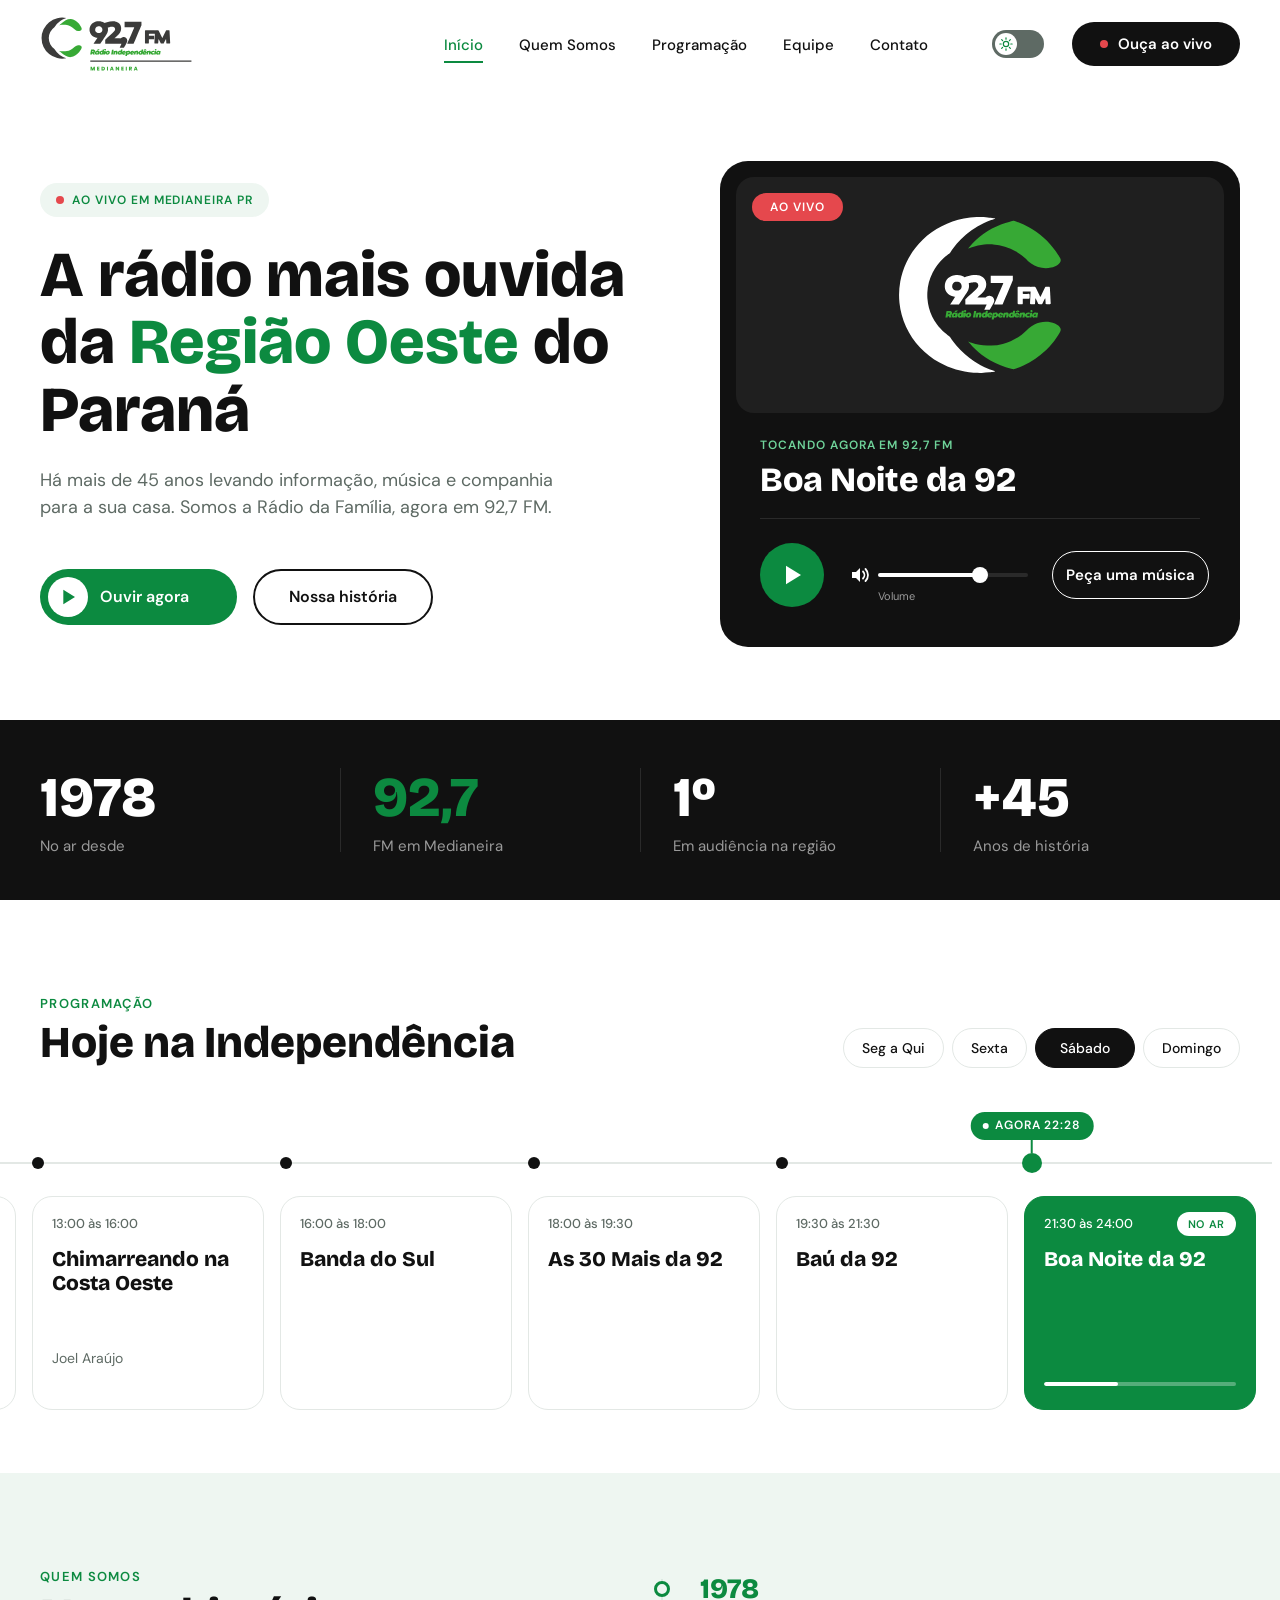
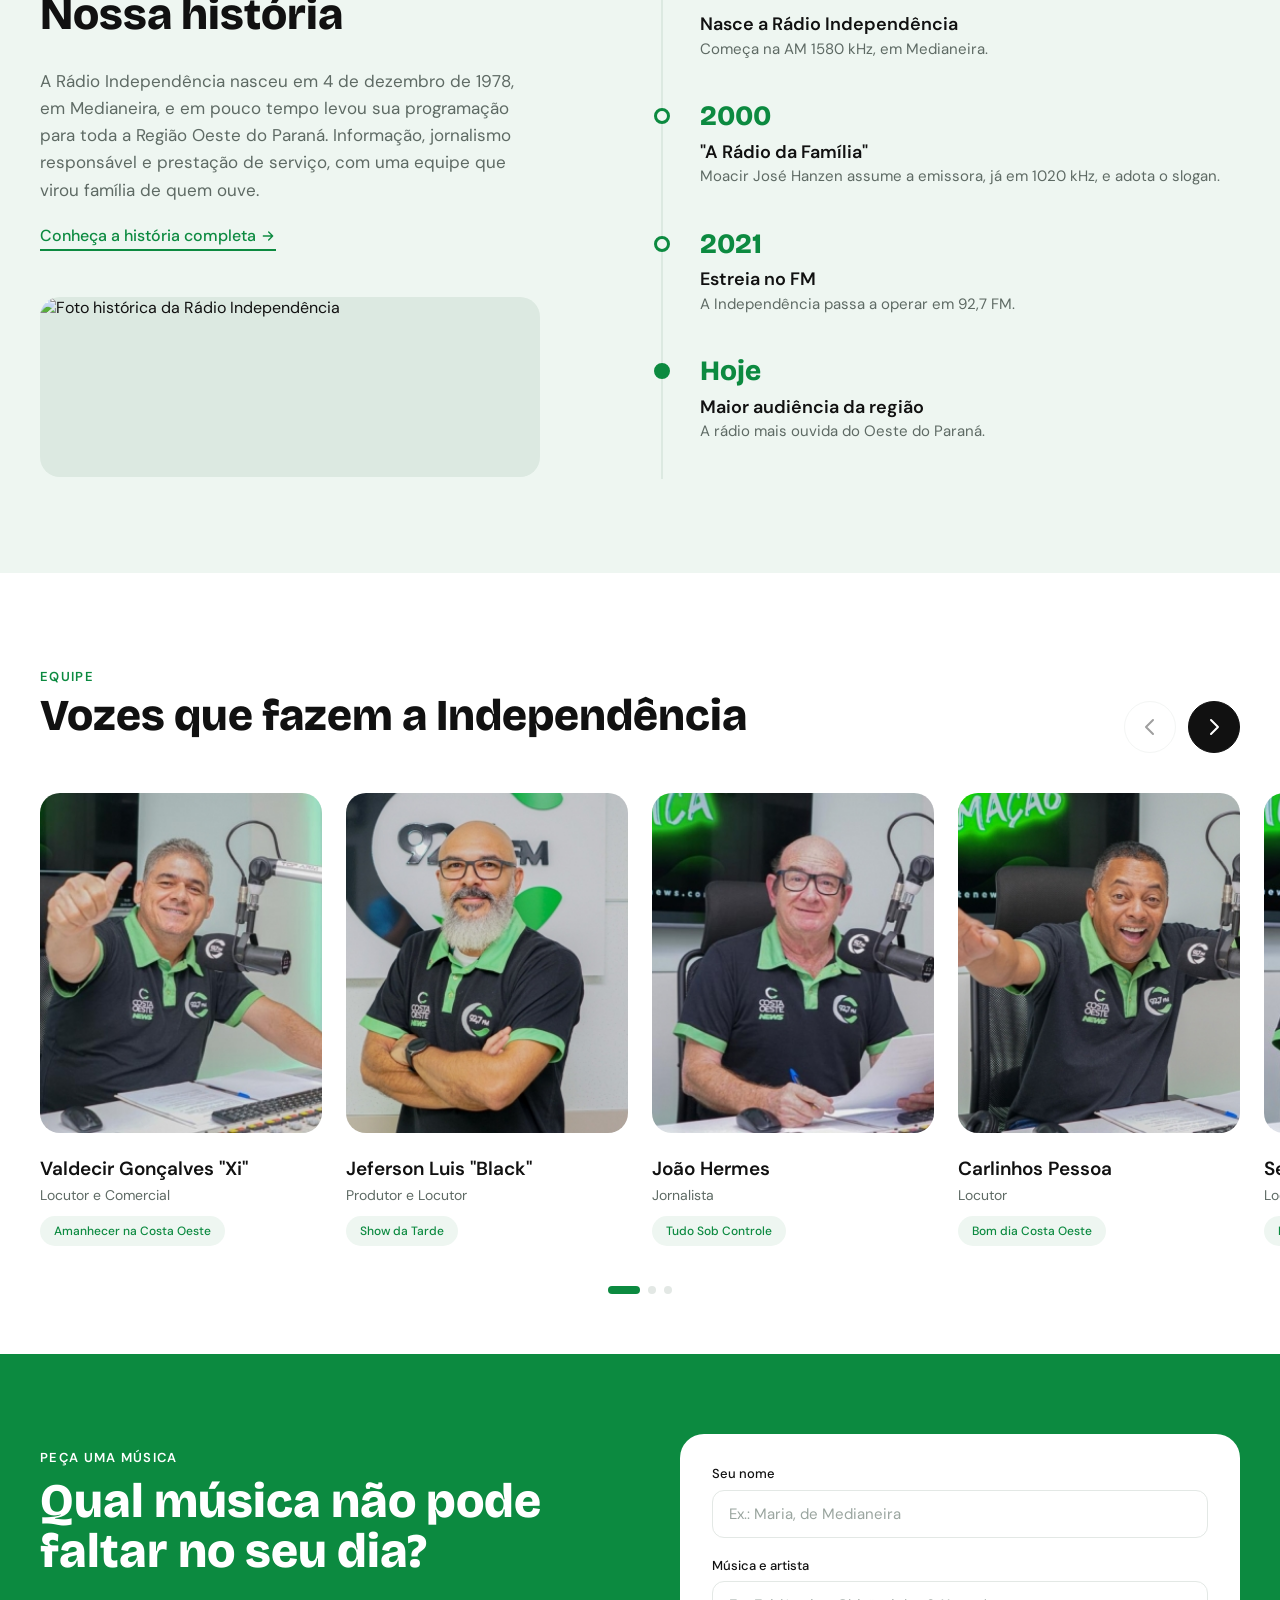
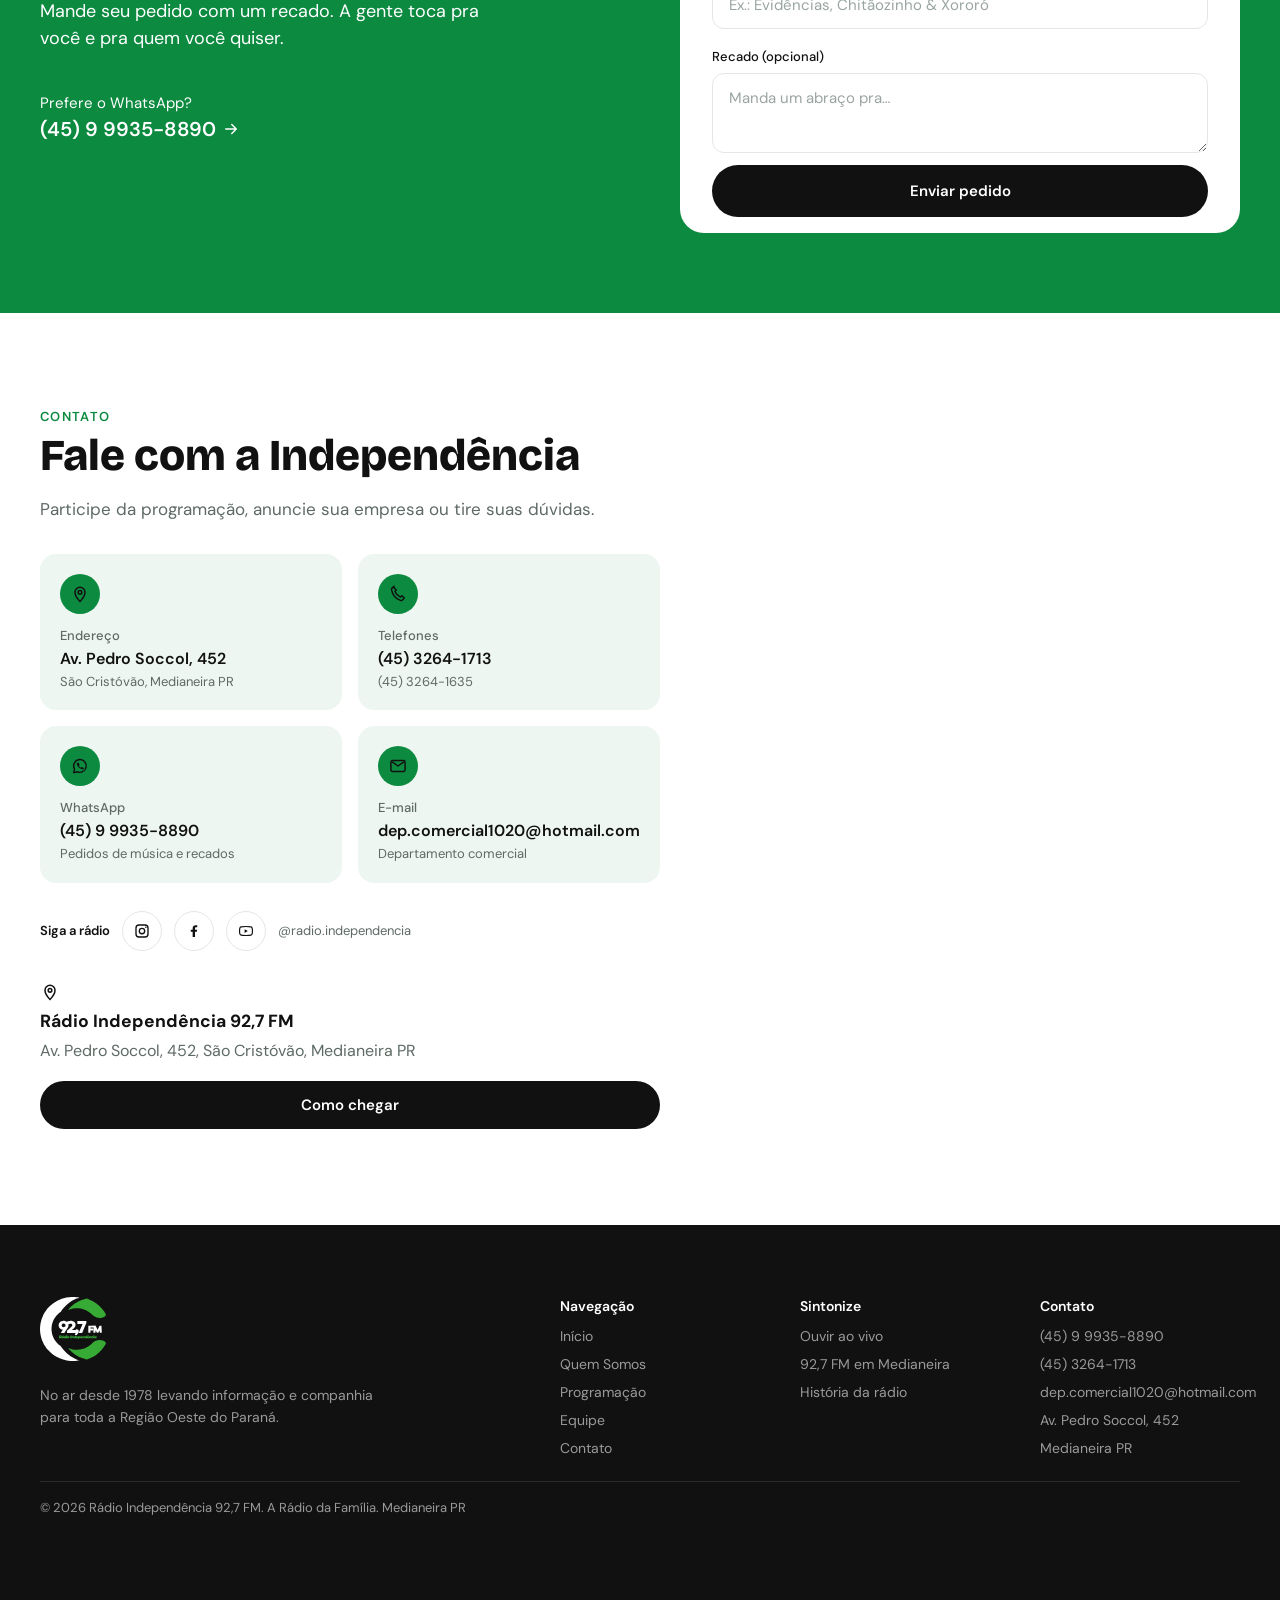
==== index.html @ e2069549 "feat: mensagens agora redirecionam para whatsapp" ====
<!DOCTYPE html>
<html lang="pt-BR" data-tema="claro">
<head>
  <!-- configurações básicas da página -->
  <meta charset="UTF-8">
  <meta name="viewport" content="width=device-width, initial-scale=1">
  <title>Rádio Independência 92,7 FM | A Rádio da Família</title>
  <meta name="description" content="Rádio Independência 92,7 FM, a rádio mais ouvida da Região Oeste do Paraná. Ouça ao vivo, veja a programação e peça sua música.">

  <!-- modo escuro: aplica o tema salvo (ou o do sistema, se a pessoa nunca escolheu) antes de pintar a página, assim ela não pisca branca -->
  <script>
    document.documentElement.dataset.tema = localStorage.getItem("ri-tema") || (matchMedia("(prefers-color-scheme: dark)").matches ? "escuro" : "claro");
  </script>

  <!-- ícone da aba do navegador e do atalho no celular -->
  <link rel="icon" href="img/logos/favicon.ico" sizes="32x32">
  <link rel="icon" href="img/logos/favicon.svg" type="image/svg+xml">
  <link rel="apple-touch-icon" href="img/logos/apple-touch-icon.png">

  <!-- fontes do projeto Bricolage Grotesque nos títulos e DM Sans nos textos -->
  <link rel="preconnect" href="https://fonts.googleapis.com">
  <link rel="preconnect" href="https://fonts.gstatic.com" crossorigin>
  <link rel="stylesheet" href="https://fonts.googleapis.com/css2?family=Bricolage+Grotesque:opsz,wght@12..96,800&family=DM+Sans:wght@400;500;600&display=swap">

  <!-- arquivo de estilos que vamos criar na próxima etapa -->
  <link rel="stylesheet" href="css/style.css">
</head>
<body>

  <!-- Ícones usados pela interface -->
  <svg class="sprite-icones" aria-hidden="true" focusable="false"
       style="position:absolute;width:0;height:0;overflow:hidden;">
    <symbol id="icone-play" viewBox="0 0 24 24">
      <path d="M8 5.8v12.4L18 12 8 5.8Z" fill="currentColor"/>
    </symbol>

    <symbol id="icone-pausa" viewBox="0 0 24 24">
      <rect x="7" y="6" width="3.5" height="12" rx="1" fill="currentColor"/>
      <rect x="13.5" y="6" width="3.5" height="12" rx="1" fill="currentColor"/>
    </symbol>

    <symbol id="icone-volume" viewBox="0 0 24 24">
      <path d="M4 9h4l4-4v14l-4-4H4V9Z" fill="currentColor"/>
      <path d="M15 8.5a5 5 0 0 1 0 7" fill="none" stroke="currentColor" stroke-width="1.8" stroke-linecap="round"/>
      <path d="M17.5 6a8.5 8.5 0 0 1 0 12" fill="none" stroke="currentColor" stroke-width="1.8" stroke-linecap="round"/>
    </symbol>

    <symbol id="icone-mudo" viewBox="0 0 24 24">
      <path d="M4 9h4l4-4v14l-4-4H4V9Z" fill="currentColor"/>
      <path d="m15.5 9.5 5 5M20.5 9.5l-5 5" fill="none" stroke="currentColor" stroke-width="1.8" stroke-linecap="round"/>
    </symbol>

    <symbol id="icone-menu" viewBox="0 0 24 24">
      <path d="M4 7h16M4 12h16M4 17h16" fill="none" stroke="currentColor" stroke-width="2" stroke-linecap="round"/>
    </symbol>

    <symbol id="icone-fechar" viewBox="0 0 24 24">
      <path d="m6 6 12 12M18 6 6 18" fill="none" stroke="currentColor" stroke-width="2" stroke-linecap="round"/>
    </symbol>

    <symbol id="icone-seta-esquerda" viewBox="0 0 24 24">
      <path d="M19 12H5M11 6l-6 6 6 6" fill="none" stroke="currentColor" stroke-width="2" stroke-linecap="round" stroke-linejoin="round"/>
    </symbol>

    <symbol id="icone-seta-direita" viewBox="0 0 24 24">
      <path d="M5 12h14M13 6l6 6-6 6" fill="none" stroke="currentColor" stroke-width="2" stroke-linecap="round" stroke-linejoin="round"/>
    </symbol>

    <symbol id="icone-chevron-esquerda" viewBox="0 0 24 24">
      <path d="m15 5-7 7 7 7" fill="none" stroke="currentColor" stroke-width="2" stroke-linecap="round" stroke-linejoin="round"/>
    </symbol>

    <symbol id="icone-chevron-direita" viewBox="0 0 24 24">
      <path d="m9 5 7 7-7 7" fill="none" stroke="currentColor" stroke-width="2" stroke-linecap="round" stroke-linejoin="round"/>
    </symbol>

    <symbol id="icone-mapa" viewBox="0 0 24 24">
      <path d="M12 21s6-6.1 6-11A6 6 0 0 0 6 10c0 4.9 6 11 6 11Z" fill="none" stroke="currentColor" stroke-width="1.8"/>
      <circle cx="12" cy="10" r="2.2" fill="none" stroke="currentColor" stroke-width="1.8"/>
    </symbol>

    <symbol id="icone-telefone" viewBox="0 0 24 24">
      <path d="M7.2 4.5 10 7.3 8.3 9a13 13 0 0 0 6.7 6.7l1.7-1.7 2.8 2.8-1.8 2.1c-.7.8-2 1.1-3 .7A16.9 16.9 0 0 1 4.4 7.6c-.4-1 .0-2.3.7-3l2.1-1.8Z" fill="none" stroke="currentColor" stroke-width="1.8" stroke-linejoin="round"/>
    </symbol>

    <symbol id="icone-whatsapp" viewBox="0 0 24 24">
      <path d="M12 4.2a7.6 7.6 0 0 0-6.5 11.6L4.3 20l4.3-1.1A7.7 7.7 0 1 0 12 4.2Z" fill="none" stroke="currentColor" stroke-width="1.7"/>
      <path d="M9.1 8.6c.2-.4.4-.4.8-.4h.3c.2 0 .4.1.5.4l.7 1.6c.1.3.1.5-.1.7l-.6.7c.6 1 1.4 1.8 2.5 2.4l.7-.6c.2-.2.4-.2.7-.1l1.5.7c.3.1.4.3.4.5v.3c0 .4-.1.6-.4.8-.4.3-1 .5-1.5.4-1.4-.3-2.9-1.2-4.1-2.4-1.2-1.2-2.1-2.7-2.4-4.1-.1-.5.1-1.1.4-1.5Z" fill="currentColor"/>
    </symbol>

    <symbol id="icone-email" viewBox="0 0 24 24">
      <rect x="3.5" y="5.5" width="17" height="13" rx="2" fill="none" stroke="currentColor" stroke-width="1.8"/>
      <path d="m5 7 7 5 7-5" fill="none" stroke="currentColor" stroke-width="1.8" stroke-linejoin="round"/>
    </symbol>

    <symbol id="icone-instagram" viewBox="0 0 24 24">
      <rect x="4" y="4" width="16" height="16" rx="4" fill="none" stroke="currentColor" stroke-width="1.8"/>
      <circle cx="12" cy="12" r="3.6" fill="none" stroke="currentColor" stroke-width="1.8"/>
      <circle cx="17.1" cy="6.9" r="1" fill="currentColor"/>
    </symbol>

    <symbol id="icone-facebook" viewBox="0 0 24 24">
      <path d="M13.4 20v-7h2.4l.4-2.8h-2.8V8.4c0-.8.2-1.4 1.4-1.4h1.5V4.4c-.7-.1-1.3-.2-2-.2-2.5 0-4.1 1.5-4.1 4.2v1.8H7.7V13h2.5v7h3.2Z" fill="currentColor"/>
    </symbol>

    <symbol id="icone-youtube" viewBox="0 0 24 24">
      <path d="M20.2 8.1a2.4 2.4 0 0 0-1.7-1.7C17 6 12 6 12 6s-5 0-6.5.4A2.4 2.4 0 0 0 3.8 8.1C3.4 9.6 3.4 12 3.4 12s0 2.4.4 3.9a2.4 2.4 0 0 0 1.7 1.7C7 18 12 18 12 18s5 0 6.5-.4a2.4 2.4 0 0 0 1.7-1.7c.4-1.5.4-3.9.4-3.9s0-2.4-.4-3.9Z" fill="none" stroke="currentColor" stroke-width="1.6"/>
      <path d="m10.2 9.5 4.2 2.5-4.2 2.5v-5Z" fill="currentColor"/>
    </symbol>

    <symbol id="icone-musica" viewBox="0 0 24 24">
      <path d="M9 18V6l9-2v12" fill="none" stroke="currentColor" stroke-width="1.8" stroke-linejoin="round"/>
      <circle cx="6.5" cy="18" r="2.5" fill="none" stroke="currentColor" stroke-width="1.8"/>
      <circle cx="15.5" cy="16" r="2.5" fill="none" stroke="currentColor" stroke-width="1.8"/>
    </symbol>

    <symbol id="icone-check" viewBox="0 0 24 24">
      <path d="m5 12.5 4.2 4.2L19 7" fill="none" stroke="currentColor" stroke-width="2" stroke-linecap="round" stroke-linejoin="round"/>
    </symbol>

    <symbol id="icone-sol" viewBox="0 0 24 24">
      <circle cx="12" cy="12" r="4" fill="none" stroke="currentColor" stroke-width="1.8"/>
      <path d="M12 2.8v2M12 19.2v2M21.2 12h-2M4.8 12h-2M18.5 5.5l-1.4 1.4M6.9 17.1l-1.4 1.4M18.5 18.5l-1.4-1.4M6.9 6.9 5.5 5.5" fill="none" stroke="currentColor" stroke-width="1.8" stroke-linecap="round"/>
    </symbol>

    <symbol id="icone-lua" viewBox="0 0 24 24">
      <path d="M18.2 15.8A7.3 7.3 0 0 1 8.2 5.8 7.6 7.6 0 1 0 18.2 15.8Z" fill="none" stroke="currentColor" stroke-width="1.8" stroke-linejoin="round"/>
    </symbol>
  </svg>


  <!-- link escondido para quem navega pelo teclado pular direto ao conteúdo -->
  <a class="pular-conteudo" href="#conteudo">Pular para o conteúdo</a>

  <!-- cabeçalho com logo menu botão de tema e botão ouça ao vivo -->
  <header class="cabecalho">

    <!-- logo da rádio que leva para o início (a versão com letras brancas aparece no modo escuro) -->
    <a class="logo" href="#inicio" aria-label="Rádio Independência 92,7 FM, página inicial">
      <img class="logo-imagem logo-modo-claro" src="img/logos/logo-horizontal.svg" alt="">
      <img class="logo-imagem logo-modo-escuro" src="img/logos/logo-horizontal-branca.svg" alt="">
    </a>

    <!-- menu principal com links para as seções da página -->
    <nav class="menu" aria-label="Menu principal">
      <ul class="menu-lista">
        <li><a href="#inicio" aria-current="page">Início</a></li>
        <li><a href="#quem-somos">Quem Somos</a></li>
        <li><a href="#programacao">Programação</a></li>
        <li><a href="#equipe">Equipe</a></li>
        <li><a href="#contato">Contato</a></li>
      </ul>
    </nav>

    <!-- botão que troca entre modo claro e modo escuro e salva a escolha no local storage -->
    <!-- a bolinha mostra o sol no modo claro e a lua no escuro (o css escolhe qual aparece) -->
    <button class="botao-tema" type="button" aria-label="Ativar modo escuro" aria-pressed="false">
      <span class="botao-tema-bolinha" aria-hidden="true">
        <svg class="tema-icone tema-icone-sol" viewBox="0 0 24 24" focusable="false">
          <use href="#icone-sol"></use>
        </svg>
        <svg class="tema-icone tema-icone-lua" viewBox="0 0 24 24" focusable="false">
          <use href="#icone-lua"></use>
        </svg>
      </span>
    </button>

    <!-- botão que liga o player ao vivo -->
    <button class="botao botao-escuro botao-ouvir" type="button" data-acao="tocar">
      <span class="ponto-ao-vivo" aria-hidden="true"></span>
      Ouça ao vivo
    </button>

    <!-- botão do menu que só aparece no celular -->
    <button class="botao-menu-celular" type="button" aria-label="Abrir menu" aria-expanded="false">
      <svg class="icone icone-svg" aria-hidden="true" focusable="false"><use href="#icone-menu"></use></svg>
    </button>

  </header>

  <!-- conteúdo principal da página -->
  <main id="conteudo">

    <!-- seção inicial com título texto botões e card do player -->
    <section class="hero" id="inicio">

      <!-- lado esquerdo com selo ao vivo título texto e botões -->
      <div class="hero-texto">
        <p class="selo-ao-vivo">
          <span class="ponto-ao-vivo" aria-hidden="true"></span>
          Ao vivo em Medianeira PR
        </p>

        <h1 class="hero-titulo">A rádio mais ouvida da <span class="destaque">Região Oeste</span> do Paraná</h1>

        <p class="hero-descricao">Há mais de 45 anos levando informação, música e companhia para a sua casa. Somos a Rádio da Família, agora em 92,7 FM.</p>

        <!-- botões ouvir agora e nossa história -->
        <div class="hero-botoes">
          <button class="botao botao-verde" type="button" data-acao="tocar">
            <svg class="icone icone-svg" aria-hidden="true" focusable="false"><use href="#icone-play"></use></svg>
            Ouvir agora
          </button>
          <a class="botao botao-contorno" href="historia.html">Nossa história</a>
        </div>
      </div>

      <!-- card do player ao vivo com foto do locutor programa atual play e volume -->
      <article class="player-card" aria-label="Player ao vivo">

        <!-- foto do locutor que está no ar com selo ao vivo por cima -->
        <!-- a foto, o programa e o locutor mudam conforme o horário da programação (javascript) -->
        <figure class="player-card-foto">
          <img src="img/equipe/jeferson-black.jpg" alt="Locutor no estúdio da Rádio Independência" data-foto-atual>
          <span class="selo-vermelho">Ao vivo</span>
        </figure>

        <!-- informações do programa que está tocando -->
        <div class="player-card-info">
          <p class="player-card-rotulo">Tocando agora em 92,7 FM</p>
          <h2 class="player-card-programa" data-programa-atual>Show da Tarde</h2>
          <p class="player-card-locutor" data-locutor-atual>com Jeferson "Black"</p>
        </div>

        <!-- controles do player com play volume e peça uma música -->
        <div class="player-controles">
          <button class="botao-play" type="button" data-acao="tocar" aria-label="Tocar rádio ao vivo">
            <svg class="icone icone-svg" aria-hidden="true" focusable="false"><use href="#icone-play"></use></svg>
          </button>

          <!-- controle de volume com o botão de mudo no alto-falante -->
          <div class="volume">
            <button class="botao-mudo" type="button" aria-label="Tirar o som" aria-pressed="false" data-mudo>
              <svg class="icone icone-svg" aria-hidden="true" focusable="false"><use href="#icone-volume"></use></svg>
            </button>
            <span class="volume-rotulo" aria-hidden="true">Volume</span>
            <input class="volume-barra" type="range" min="0" max="100" value="70" aria-label="Volume" data-volume>
          </div>

          <!-- link que desce até a seção verde de pedido de música -->
          <a class="botao botao-contorno-claro" href="#peca-uma-musica">Peça uma música</a>
        </div>

      </article>
    </section>

    <!-- faixa preta com os números da rádio -->
    <section class="numeros" aria-label="A rádio em números">
      <ul class="numeros-lista">
        <li class="numero">
          <strong class="numero-valor">1978</strong>
          <span class="numero-legenda">No ar desde</span>
        </li>
        <li class="numero">
          <strong class="numero-valor numero-verde">92,7</strong>
          <span class="numero-legenda">FM em Medianeira</span>
        </li>
        <li class="numero">
          <strong class="numero-valor">1º</strong>
          <span class="numero-legenda">Em audiência na região</span>
        </li>
        <li class="numero">
          <strong class="numero-valor">+45</strong>
          <span class="numero-legenda">Anos de história</span>
        </li>
      </ul>
    </section>

    <!-- programação do dia em linha do tempo baseada no horário -->
    <section class="programacao" id="programacao" aria-labelledby="programacao-titulo">

      <!-- título da seção com abas dos dias -->
      <div class="secao-topo">
        <div>
          <p class="secao-rotulo">Programação</p>
          <h2 class="secao-titulo" id="programacao-titulo">Hoje na Independência</h2>
        </div>

        <!-- abas para trocar entre segunda a quinta, sexta, sábado e domingo -->
        <div class="abas" role="tablist" aria-label="Dias da programação">
          <button class="aba" type="button" role="tab" aria-selected="true" data-dia="segunda-a-quinta">Seg a Qui</button>
          <button class="aba" type="button" role="tab" aria-selected="false" data-dia="sexta">Sexta</button>
          <button class="aba" type="button" role="tab" aria-selected="false" data-dia="sabado">Sábado</button>
          <button class="aba" type="button" role="tab" aria-selected="false" data-dia="domingo">Domingo</button>
        </div>
      </div>

      <!-- lista de programas em ordem de horário -->
      <!-- os cards são montados pelo javascript com a grade do arquivo js/programacao.js -->
      <!-- o programa no ar ganha a classe no-ar com o marcador "Agora" e a barra de andamento, os que já passaram ganham a classe ja-passou -->
      <ol class="linha-programas" data-lista-programas></ol>
    </section>

    <!-- seção quem somos com resumo da história foto e linha do tempo -->
    <section class="quem-somos" id="quem-somos" aria-labelledby="quem-somos-titulo">

      <!-- lado esquerdo com texto link para a página de história e foto -->
      <div class="quem-somos-texto">
        <p class="secao-rotulo">Quem Somos</p>
        <h2 class="secao-titulo" id="quem-somos-titulo">Nossa história</h2>
        <p>A Rádio Independência nasceu em 4 de dezembro de 1978, em Medianeira, e em pouco tempo levou sua programação para toda a Região Oeste do Paraná. Informação, jornalismo responsável e prestação de serviço, com uma equipe que virou família de quem ouve.</p>

        <!-- link para a página separada com a história completa -->
        <a class="link-verde" href="historia.html">Conheça a história completa <svg class="icone icone-svg" aria-hidden="true" focusable="false"><use href="#icone-seta-direita"></use></svg></a>

        <!-- foto histórica da rádio -->
        <img class="quem-somos-foto" src="img/historia/foto-historica.jpg" alt="Foto histórica da Rádio Independência">
      </div>

      <!-- linha do tempo resumida da rádio -->
      <ol class="linha-tempo">
        <li class="marco">
          <span class="marco-ano">1978</span>
          <h3 class="marco-titulo">Nasce a Rádio Independência</h3>
          <p class="marco-texto">Começa na AM 1580 kHz, em Medianeira.</p>
        </li>
        <li class="marco">
          <span class="marco-ano">2000</span>
          <h3 class="marco-titulo">"A Rádio da Família"</h3>
          <p class="marco-texto">Moacir José Hanzen assume a emissora, já em 1020 kHz, e adota o slogan.</p>
        </li>
        <li class="marco">
          <span class="marco-ano">2021</span>
          <h3 class="marco-titulo">Estreia no FM</h3>
          <p class="marco-texto">A Independência passa a operar em 92,7 FM.</p>
        </li>
        <li class="marco marco-atual">
          <span class="marco-ano">Hoje</span>
          <h3 class="marco-titulo">Maior audiência da região</h3>
          <p class="marco-texto">A rádio mais ouvida do Oeste do Paraná.</p>
        </li>
      </ol>
    </section>

    <!-- carrossel com fotos da equipe -->
    <section class="equipe" id="equipe" aria-labelledby="equipe-titulo">

      <!-- título da seção com setas do carrossel -->
      <div class="secao-topo">
        <div>
          <p class="secao-rotulo">Equipe</p>
          <h2 class="secao-titulo" id="equipe-titulo">Vozes que fazem a Independência</h2>
        </div>

        <!-- setas para voltar e avançar o carrossel -->
        <div class="carrossel-setas">
          <button class="seta seta-voltar" type="button" aria-label="Ver membros anteriores" data-carrossel="voltar">
            <svg class="icone icone-svg" aria-hidden="true" focusable="false"><use href="#icone-chevron-esquerda"></use></svg>
          </button>
          <button class="seta seta-avancar" type="button" aria-label="Ver próximos membros" data-carrossel="avancar">
            <svg class="icone icone-svg" aria-hidden="true" focusable="false"><use href="#icone-chevron-direita"></use></svg>
          </button>
        </div>
      </div>

      <!-- trilho do carrossel com os cards da equipe -->
      <ul class="carrossel" data-carrossel-trilho>

        <!-- card de membro da equipe com foto nome cargo e programa -->
        <li class="membro">
          <img class="membro-foto" src="img/equipe/valdecir-xi.jpg" alt="Valdecir Gonçalves, o Xi">
          <h3 class="membro-nome">Valdecir Gonçalves "Xi"</h3>
          <p class="membro-cargo">Locutor e Comercial</p>
          <span class="membro-programa">Amanhecer na Costa Oeste</span>
        </li>

        <li class="membro">
          <img class="membro-foto" src="img/equipe/jeferson-black.jpg" alt="Jeferson Luis, o Black">
          <h3 class="membro-nome">Jeferson Luis "Black"</h3>
          <p class="membro-cargo">Produtor e Locutor</p>
          <span class="membro-programa">Show da Tarde</span>
        </li>

        <li class="membro">
          <img class="membro-foto" src="img/equipe/joao-hermes.jpg" alt="João Hermes">
          <h3 class="membro-nome">João Hermes</h3>
          <p class="membro-cargo">Jornalista</p>
          <span class="membro-programa">Tudo Sob Controle</span>
        </li>

        <li class="membro">
          <img class="membro-foto" src="img/equipe/carlinhos-pessoa.jpg" alt="Carlinhos Pessoa">
          <h3 class="membro-nome">Carlinhos Pessoa</h3>
          <p class="membro-cargo">Locutor</p>
          <span class="membro-programa">Bom dia Costa Oeste</span>
        </li>

        <li class="membro">
          <img class="membro-foto" src="img/equipe/sergio-giembra.jpg" alt="Sergio Giembra">
          <h3 class="membro-nome">Sergio Giembra</h3>
          <p class="membro-cargo">Locutor</p>
          <span class="membro-programa">Revista Costa Oeste</span>
        </li>

        <li class="membro">
          <img class="membro-foto" src="img/equipe/valdir-brod.jpg" alt="Valdir Henrique Brod">
          <h3 class="membro-nome">Valdir Henrique Brod</h3>
          <p class="membro-cargo">Locutor</p>
          <span class="membro-programa">Encontro de Bandas</span>
        </li>

      </ul>

      <!-- bolinhas que mostram em qual parte do carrossel o usuário está -->
      <!-- o javascript cria uma bolinha para cada posição, a quantidade muda com o tamanho da tela -->
      <div class="carrossel-pontos" aria-hidden="true"></div>
    </section>

    <!-- seção verde de pedido de música com texto whatsapp e formulário -->
    <section class="pedido" id="peca-uma-musica" aria-labelledby="pedido-titulo">

      <!-- lado esquerdo com chamada e link do whatsapp -->
      <div class="pedido-texto">
        <p class="secao-rotulo">Peça uma música</p>
        <h2 class="secao-titulo" id="pedido-titulo">Qual música não pode faltar no seu dia?</h2>
        <p>Mande seu pedido com um recado. A gente toca pra você e pra quem você quiser.</p>

        <!-- link que abre conversa no whatsapp da rádio -->
        <p class="pedido-whatsapp-rotulo">Prefere o WhatsApp?</p>
        <a class="pedido-whatsapp" href="https://wa.me/5545999358890" target="_blank" rel="noopener">(45) 9 9935-8890 <svg class="icone icone-svg" aria-hidden="true" focusable="false"><use href="#icone-seta-direita"></use></svg></a>
      </div>

      <!-- formulário de pedido de música -->
      <form class="formulario" id="form-pedido-secao" data-form-pedido>
        <label class="campo">
          <span class="campo-rotulo">Seu nome</span>
          <input type="text" name="nome" placeholder="Ex.: Maria, de Medianeira" required>
        </label>

        <label class="campo">
          <span class="campo-rotulo">Música e artista</span>
          <input type="text" name="musica" placeholder="Ex.: Evidências, Chitãozinho & Xororó" required>
        </label>

        <label class="campo">
          <span class="campo-rotulo">Recado (opcional)</span>
          <textarea name="recado" rows="3" placeholder="Manda um abraço pra…"></textarea>
        </label>

        <button class="botao botao-escuro botao-largo" type="submit">Enviar pedido</button>
      </form>
    </section>

    <!-- seção de contato completo com cards redes sociais e mapa -->
    <section class="contato" id="contato" aria-labelledby="contato-titulo">

      <!-- título e texto da seção -->
      <div class="contato-topo">
        <p class="secao-rotulo">Contato</p>
        <h2 class="secao-titulo" id="contato-titulo">Fale com a Independência</h2>
        <p>Participe da programação, anuncie sua empresa ou tire suas dúvidas.</p>
      </div>

      <!-- lado esquerdo com os cards de contato e redes sociais -->
      <div class="contato-infos">

        <!-- card com endereço da rádio -->
        <address class="card-contato">
          <svg class="icone icone-svg" aria-hidden="true" focusable="false"><use href="#icone-mapa"></use></svg>
          <h3 class="card-contato-titulo">Endereço</h3>
          <p>Av. Pedro Soccol, 452</p>
          <p class="card-contato-extra">São Cristóvão, Medianeira PR</p>
        </address>

        <!-- card com telefones fixos -->
        <div class="card-contato">
          <svg class="icone icone-svg" aria-hidden="true" focusable="false"><use href="#icone-telefone"></use></svg>
          <h3 class="card-contato-titulo">Telefones</h3>
          <p><a href="tel:+554532641713">(45) 3264-1713</a></p>
          <p><a href="tel:+554532641635">(45) 3264-1635</a></p>
        </div>

        <!-- card com whatsapp -->
        <div class="card-contato">
          <svg class="icone icone-svg" aria-hidden="true" focusable="false"><use href="#icone-whatsapp"></use></svg>
          <h3 class="card-contato-titulo">WhatsApp</h3>
          <p><a href="https://wa.me/5545999358890" target="_blank" rel="noopener">(45) 9 9935-8890</a></p>
          <p class="card-contato-extra">Pedidos de música e recados</p>
        </div>

        <!-- card com e-mail do comercial -->
        <div class="card-contato">
          <svg class="icone icone-svg" aria-hidden="true" focusable="false"><use href="#icone-email"></use></svg>
          <h3 class="card-contato-titulo">E-mail</h3>
          <p><a href="mailto:dep.comercial1020@hotmail.com">dep.comercial1020@hotmail.com</a></p>
          <p class="card-contato-extra">Departamento comercial</p>
        </div>

        <!-- redes sociais da rádio -->
        <div class="redes">
          <p class="redes-titulo">Siga a rádio</p>
          <ul class="redes-lista">
            <!-- os links reais das redes entram aqui -->
            <li><a href="#" aria-label="Instagram"><svg class="icone icone-svg" aria-hidden="true" focusable="false"><use href="#icone-instagram"></use></svg></a></li>
            <li><a href="#" aria-label="Facebook"><svg class="icone icone-svg" aria-hidden="true" focusable="false"><use href="#icone-facebook"></use></svg></a></li>
            <li><a href="#" aria-label="YouTube"><svg class="icone icone-svg" aria-hidden="true" focusable="false"><use href="#icone-youtube"></use></svg></a></li>
          </ul>
          <p class="redes-usuario">@radio.independencia</p>
        </div>
      </div>

      <div class="mapa">
        <div class="mapa-area" data-mapa>
          <iframe src="https://www.google.com/maps/embed?pb=!1m18!1m12!1m3!1d3607.3764919280957!2d-54.10318348824787!3d-25.29155182733644!2m3!1f0!2f0!3f0!3m2!1i1024!2i768!4f13.1!3m3!1m2!1s0x94f6aca6b723f9a3%3A0x88fcc2d68d2ae6f3!2sAv.%20Pedro%20Soccol%2C%20452%20-%20S%C3%A3o%20Cristov%C3%A3o%2C%20Medianeira%20-%20PR%2C%2085884-000!5e0!3m2!1spt-BR!2sbr!4v1790551244500!5m2!1spt-BR!2sbr"
            width="600"
            height="450"
            style="border:0;"
            allowfullscreen=""
            loading="lazy"
            referrerpolicy="strict-origin-when-cross-origin">
          </iframe>
        </div>
      </div>

      <div class="mapa-info">
        <svg class="icone icone-svg" aria-hidden="true" focusable="false"><use href="#icone-mapa"></use></svg>
        <p class="mapa-nome">Rádio Independência 92,7 FM</p>
        <p class="mapa-endereco">Av. Pedro Soccol, 452, São Cristóvão, Medianeira PR</p>
        <a class="botao botao-verde" href="https://www.google.com/maps/search/?api=1&query=Av.+Pedro+Soccol,+452,+Medianeira,+PR" target="_blank" rel="noopener">Como chegar</a>
    </div>
    </section>

  </main>

  <!-- rodapé com logo navegação sintonize contato e direitos -->
  <footer class="rodape">

    <!-- logo quadrada branca e frase da rádio -->
    <div class="rodape-marca">
      <a class="logo" href="#inicio" aria-label="Rádio Independência 92,7 FM, página inicial">
        <img class="rodape-logo" src="img/logos/logo-branca.svg" alt="">
      </a>
      <p>No ar desde 1978 levando informação e companhia para toda a Região Oeste do Paraná.</p>
    </div>

    <!-- coluna de navegação -->
    <nav class="rodape-coluna" aria-label="Navegação do rodapé">
      <h2 class="rodape-titulo">Navegação</h2>
      <ul>
        <li><a href="#inicio">Início</a></li>
        <li><a href="#quem-somos">Quem Somos</a></li>
        <li><a href="#programacao">Programação</a></li>
        <li><a href="#equipe">Equipe</a></li>
        <li><a href="#contato">Contato</a></li>
      </ul>
    </nav>

    <!-- coluna sintonize -->
    <div class="rodape-coluna">
      <h2 class="rodape-titulo">Sintonize</h2>
      <ul>
        <li><button class="link-rodape" type="button" data-acao="tocar">Ouvir ao vivo</button></li>
        <li>92,7 FM em Medianeira</li>
        <li><a href="historia.html">História da rádio</a></li>
      </ul>
    </div>

    <!-- coluna de contato -->
    <div class="rodape-coluna">
      <h2 class="rodape-titulo">Contato</h2>
      <ul>
        <li><a href="https://wa.me/5545999358890" target="_blank" rel="noopener">(45) 9 9935-8890</a></li>
        <li><a href="tel:+554532641713">(45) 3264-1713</a></li>
        <li><a href="mailto:dep.comercial1020@hotmail.com">dep.comercial1020@hotmail.com</a></li>
        <li>Av. Pedro Soccol, 452</li>
        <li>Medianeira PR</li>
      </ul>
    </div>

    <!-- linha final com direitos -->
    <p class="rodape-direitos">© 2026 Rádio Independência 92,7 FM. A Rádio da Família. Medianeira PR</p>
  </footer>

  <!-- player fixo no rodapé da tela que aparece em todas as páginas -->
  <!-- aqui ele começa escondido e o javascript mostra quando o card grande do player sai da tela -->
  <aside class="player-fixo escondido" aria-label="Player ao vivo">

    <!-- botão de tocar e pausar -->
    <button class="botao-play" type="button" data-acao="tocar" aria-label="Tocar rádio ao vivo">
      <svg class="icone icone-svg" aria-hidden="true" focusable="false"><use href="#icone-play"></use></svg>
    </button>

    <!-- informações do programa no ar -->
    <div class="player-fixo-info">
      <!-- o javascript troca "Pausado" por "Ao vivo" quando a rádio está tocando -->
      <p class="player-fixo-rotulo"><span class="ponto-ao-vivo" aria-hidden="true"></span> <span><span data-estado-player>Pausado</span> · 92,7 FM</span></p>
      <p class="player-fixo-programa" data-programa-atual>Show da Tarde</p>
      <p class="player-fixo-locutor" data-locutor-atual>com Jeferson Luis "Black"</p>
    </div>

    <!-- controle de volume do player fixo com o botão de mudo -->
    <div class="volume">
      <button class="botao-mudo" type="button" aria-label="Tirar o som" aria-pressed="false" data-mudo>
        <svg class="icone icone-svg" aria-hidden="true" focusable="false"><use href="#icone-volume"></use></svg>
      </button>
      <span class="volume-rotulo" aria-hidden="true">Volume</span>
      <input class="volume-barra" type="range" min="0" max="100" value="70" aria-label="Volume" data-volume>
    </div>

    <!-- link que desce até a seção verde de pedido de música -->
    <a class="botao botao-verde" href="#peca-uma-musica">
      <svg class="icone icone-svg" aria-hidden="true" focusable="false"><use href="#icone-musica"></use></svg>
      Peça uma música
    </a>
  </aside>

  <!-- áudio do streaming ao vivo da rádio, só começa a baixar quando alguém aperta o play -->
  <audio id="radio-audio" src="https://str1.streamhostpg.com.br:8128/stream" preload="none"></audio>

  <!-- grade da programação (tem que vir antes do script.js, que usa ela) -->
  <script src="js/programacao.js" defer></script>

  <!-- javascript do site: player, programação, modo escuro e o resto -->
  <script src="js/script.js" defer></script>
</body>
</html>
---- css/style.css ----
/* cores fontes e medidas tiradas do figma */
:root {
    --cor-fundo: #ffffff;
    --cor-texto: #111111;
    --cor-texto-suave: #5e6a64;
    --cor-verde: #0c8a40; /* verde provisório, trocar pelo hex exato do logo */
    --cor-verde-claro: #eef6f1;
    --cor-vermelho: #e5484d;
    --cor-borda-clara: #e3e8e5;
    --cor-verde-acinzentado: #dce9e1; /* fundo da foto e do mapa e a linha do tempo do quem somos */
    --cor-borda-verde: #c9ddd1; /* borda e trilho do volume do player fixo */
    --cor-verde-texto: #0c8a40; /* verde dos textos e links, o mesmo nos dois modos */
    --cor-cartao: #ffffff; /* fundo dos cards da programação e do formulário de pedido */
    --cor-placeholder: #9aa59f;
    --cor-branco: #ffffff; /* texto e ícones em cima do verde e das partes pretas, é branco nos dois modos */

    /* cores das partes pretas: card do player, faixa dos números e rodapé */
    --cor-fundo-escuro: #111111;
    --cor-verde-brilhante: #6fd39a;
    --cor-cinza-escuro: #1f1f1f;
    --cor-borda-escura: #2a2a2a;
    --cor-texto-apagado: #9a9a9a;

    --fonte-titulo: "Bricolage Grotesque", sans-serif;
    --fonte-texto: "DM Sans", sans-serif;

    --largura-conteudo: 1200px;
    --espacamento-secao: 96px;

    /* espaço que o player fixo ocupa na base da tela: 76px de altura + 24px de distância da base */
    --espaco-player-fixo: 100px;
}

/* modo escuro: as mesmas variáveis, com base nos frames "· Escuro" do figma */
/* os fundos, cartões e bordas são verdes escuros mais saturados que os do figma, que ficavam cinzentos e sem vida */
/* o script no <head> e o botão de tema colocam data-tema="escuro" no <html> */
html[data-tema="escuro"] {
    --cor-fundo: #0a120e;
    --cor-texto: #f2f5f3;
    --cor-texto-suave: #a3b1a9;
    --cor-verde-claro: #0d2418;
    --cor-vermelho: #f2555a;
    --cor-borda-clara: #20362a;
    --cor-verde-acinzentado: #143323;
    --cor-borda-verde: #1d4430;
    --cor-verde-texto: #0c8a40;
    --cor-cartao: #0f1d16;
    --cor-placeholder: #6d7a73;

    --cor-fundo-escuro: #0c1f15;
    --cor-cinza-escuro: #15301f;
    --cor-borda-escura: #1f3a2b;
    --cor-texto-apagado: #9aa69f;

    /* barras de rolagem, campos e a janela de pedido do navegador também ficam escuros */
    color-scheme: dark;
}

*,
*::before,
*::after {
    box-sizing: border-box;
    margin: 0;
    padding: 0;
}

html {
  scroll-behavior: smooth;
}

body {
    font-family: var(--fonte-texto);
    color: var(--cor-texto);
    background-color: var(--cor-fundo);
}

/* modo escuro: brilho verde no alto da página, do tamanho da primeira tela, atrás do cabeçalho e do hero */
html[data-tema="escuro"] body {
    background-image: radial-gradient(60% 70% at 85% 20%, rgba(12, 138, 64, 0.22), transparent 70%);
    background-size: 100% 100svh;
    background-repeat: no-repeat;
}

/* botões e campos usam a fonte da página em vez da fonte padrão do navegador */
button,
input,
textarea {
    font: inherit;
}

/* links sem o azul e o sublinhado padrão, cada um recebe a cor da sua seção */
a {
    color: inherit;
    text-decoration: none;
}

.cabecalho {
    display: flex;
    align-items: center;
    gap: 28px;
    height: 88px;
    padding: 0 max(24px, calc((100% - var(--largura-conteudo)) / 2));
    background-color: var(--cor-fundo);
    position: relative;
    z-index: 10;
}

/* no modo escuro o cabeçalho fica transparente para o brilho verde do fundo passar por trás dele */
html[data-tema="escuro"] .cabecalho {
    background-color: transparent;
}

.logo {
    display: flex;
    align-items: center;
    gap: 12px;
    text-decoration: none;
    color: inherit;
}

.logo-imagem {
    display: block;
    height: 56px;
    width: auto;
}

/* no modo escuro entra a logo com as letras brancas, a normal tem partes cinza escuro que somem no fundo escuro */
.logo-modo-escuro,
html[data-tema="escuro"] .logo-modo-claro {
    display: none;
}

html[data-tema="escuro"] .logo-modo-escuro {
    display: block;
}

/* o menu vai pra direita e fica a 64px do botão de tema (36 de margem + 28 do gap do cabeçalho) */
.menu {
    margin-left: auto;
    margin-right: 36px;
}

.menu-lista {
    list-style: none;
    display: flex;
    gap: 36px;
}

.menu a {
    font-size: 15px;
    font-weight: 500;
    text-decoration: none;
    color: var(--cor-texto);
    position: relative;
    transition: color 0.3s ease, transform 0.3s ease;
}

/* link da seção atual fica verde e sublinhado igual ao hover */
.menu a:hover,
.menu a[aria-current="page"] {
    color: var(--cor-verde-texto);
}

.menu a:hover {
    transform: scale(1.11);
}

.menu a::after {
    content: "";
    position: absolute;
    left: 0;
    bottom: -8px;
    width: 100%;
    height: 2px;
    background-color: var(--cor-verde);
    transform: scaleX(0);
    transform-origin: center; /* <- aqui é a chave: cresce a partir do meio */
    transition: transform 0.3s ease;
}

.menu a:hover::after,
.menu a[aria-current="page"]::after {
    transform: scaleX(1);
}

.botao-tema {
    display: flex;
    align-items: center;
    flex-shrink: 0;
    width: 52px;
    height: 28px;
    padding: 3px;
    border: none;
    border-radius: 999px;
    background-color: var(--cor-texto-suave);
    cursor: pointer;
    transition: background-color 0.3s ease;
}

.botao-tema-bolinha {
    display: block;
    width: 22px;
    height: 22px;
    border-radius: 50%;
    background-color: var(--cor-branco);
    transition: transform 0.3s ease;
}

/* sol verde dentro da bolinha do botão de tema, no modo escuro vira a lua */
.tema-icone {
    display: block;
    width: 16px;
    height: 16px;
    margin: 3px;
    color: var(--cor-verde);
}

.tema-icone-lua,
html[data-tema="escuro"] .tema-icone-sol {
    display: none;
}

html[data-tema="escuro"] .tema-icone-lua {
    display: block;
}

/* modo escuro ligado: fundo verde e a bolinha vai pra direita (52 de largura - 3 - 3 de padding - 22 da bolinha = 24) */
html[data-tema="escuro"] .botao-tema {
    background-color: var(--cor-verde);
}

html[data-tema="escuro"] .botao-tema-bolinha {
    transform: translateX(24px);
}

/* o botão do menu só aparece no tablet e no celular (ver o responsivo no fim do arquivo) */
.botao-menu-celular {
    display: none;
    align-items: center;
    justify-content: center;
    flex-shrink: 0;
    width: 40px;
    height: 40px;
    border: 1px solid var(--cor-borda-clara);
    border-radius: 50%;
    background-color: transparent;
    color: var(--cor-texto);
    cursor: pointer;
}

.botao-menu-celular .icone-svg {
    width: 20px;
    height: 20px;
}

.botao {
    display: inline-flex;
    align-items: center;
    justify-content: center;
    gap: 10px;
    height: 44px;
    padding: 0 28px;
    border: none;
    border-radius: 999px;
    font-family: var(--fonte-texto);
    font-size: 15px;
    font-weight: 600;
    text-decoration: none;
    cursor: pointer;
    transition: transform 0.6s ease;
}

.botao-escuro {
    background-color: var(--cor-texto);
    color: var(--cor-fundo);
}

.botao-escuro:hover {
    transform: scale(1.11);
    background-color: #000000;
}

/* no modo escuro o botão escuro é claro, então no hover ele clareia em vez de escurecer */
html[data-tema="escuro"] .botao-escuro:hover {
    background-color: var(--cor-branco);
}

.botao-verde {
    background-color: var(--cor-verde);
    color: var(--cor-branco);
}

.botao-verde:hover {
    transform: scale(1.05);
    filter: brightness(0.9);
}

.botao-contorno {
    border: 2px solid var(--cor-texto);
    background-color: transparent;
    color: var(--cor-texto);
    transition: transform 0.6s ease, background-color 0.3s ease, color 0.3s ease;
}

/* no hover o contorno enche de preto e o texto fica branco */
.botao-contorno:hover {
    transform: scale(1.05);
    background-color: var(--cor-texto);
    color: var(--cor-fundo);
}

/* contorno branco para usar em cima de fundo escuro */
.botao-contorno-claro {
    border: 1.5px solid var(--cor-branco);
    background-color: transparent;
    color: var(--cor-branco);
    transition: transform 0.6s ease, background-color 0.3s ease, color 0.3s ease;
}

.botao-contorno-claro:hover {
    transform: scale(1.05);
    background-color: var(--cor-branco);
    color: var(--cor-fundo-escuro);
}

/* botão que ocupa a largura toda, usado nos formulários de pedido */
.botao-largo {
    width: 100%;
}

/* num botão largo o aumento do hover fica exagerado, então ele só muda a cor */
.botao-largo:hover {
    transform: none;
}

/* o flex-shrink 0 impede a bolinha de encolher até sumir quando falta espaço */
.ponto-ao-vivo {
    width: 8px;
    height: 8px;
    border-radius: 50%;
    background-color: var(--cor-vermelho);
    display: inline-block;
    flex-shrink: 0;
}

/* ícones em svg: o desenho de cada um fica no sprite no começo do index.html e usa a cor do texto (currentColor) */
.icone-svg {
    display: inline-block;
    flex-shrink: 0;
    width: 20px;
    height: 20px;
    vertical-align: middle;
}

/* hero: texto na esquerda e card do player na direita (card tem 520px no figma) */
/* a altura enche a tela menos o cabeçalho (88px) e a faixa dos números (180px), assim a faixa preta aparece encaixada na base ao entrar no site */
.hero {
    display: grid;
    grid-template-columns: 1fr 520px;
    gap: 80px;
    align-items: center;
    min-height: calc(100svh - 88px - 180px);
    padding: 64px max(24px, calc((100% - var(--largura-conteudo)) / 2));
}

.selo-ao-vivo {
    display: inline-flex;
    align-items: center;
    gap: 8px;
    padding: 9px 16px;
    border-radius: 999px;
    background-color: var(--cor-verde-claro);
    color: var(--cor-verde-texto);
    font-size: 12px;
    font-weight: 600;
    letter-spacing: 0.08em;
    text-transform: uppercase;
}

.hero-titulo {
    margin-top: 24px;
    font-family: var(--fonte-titulo);
    font-size: 64px;
    font-weight: 800;
    line-height: 1.05;
}

.destaque {
    color: var(--cor-verde-texto);
}

.hero-descricao {
    max-width: 530px;
    margin-top: 24px;
    font-size: 18px;
    line-height: 1.5;
    color: var(--cor-texto-suave);
}

.hero-botoes {
    display: flex;
    gap: 16px;
    margin-top: 48px;
}

/* os botões do hero são maiores que o do cabeçalho */
.hero-botoes .botao {
    height: 56px;
    font-size: 16px;
}

/* ouvir agora: a bolinha do play encosta quase na borda esquerda (200px de largura no figma) */
.hero-botoes .botao-verde {
    gap: 12px;
    padding: 0 48px 0 8px;
}

.hero-botoes .botao-contorno {
    padding: 0 34px;
}

/* no ouvir agora o play fica numa bolinha branca, o padding deixa o triângulo com uns 12px */
.hero-botoes .botao-verde .icone-svg {
    width: 40px;
    height: 40px;
    padding: 6px;
    border-radius: 50%;
    background-color: var(--cor-branco);
    color: var(--cor-verde);
}

/* card do player: fundo preto com cantos bem arredondados (520x512 no figma) */
.player-card {
    padding: 16px;
    border-radius: 28px;
    background-color: var(--cor-fundo-escuro);
    color: var(--cor-branco);
}

/* área da foto, o selo ao vivo fica por cima */
.player-card-foto {
    position: relative;
    height: 236px;
    border-radius: 18px;
    overflow: hidden;
    background-color: var(--cor-cinza-escuro);
}

/* as fotos da equipe são quadradas, o cover corta sem esticar e o 25% deixa o rosto aparecendo */
.player-card-foto img {
    display: block;
    width: 100%;
    height: 100%;
    object-fit: cover;
    object-position: center 25%;
}

/* programa sem foto de locutor: a logo branca da rádio aparece inteira no meio do fundo cinza */
.player-card-foto.sem-foto img {
    object-fit: contain;
    padding: 40px;
}

.selo-vermelho {
    position: absolute;
    top: 16px;
    left: 16px;
    display: flex;
    align-items: center;
    height: 28px;
    padding: 0 18px;
    border-radius: 999px;
    background-color: var(--cor-vermelho);
    color: var(--cor-branco);
    font-size: 12px;
    font-weight: 600;
    letter-spacing: 0.08em;
    text-transform: uppercase;
}

/* programa e locutor, com a linha divisória embaixo */
.player-card-info {
    margin: 0 24px;
    padding: 24px 0 20px;
    border-bottom: 1px solid var(--cor-borda-escura);
}

.player-card-rotulo {
    font-size: 12px;
    font-weight: 600;
    letter-spacing: 0.08em;
    text-transform: uppercase;
    color: var(--cor-verde-brilhante);
}

.player-card-programa {
    margin-top: 8px;
    font-family: var(--fonte-titulo);
    font-size: 34px;
    font-weight: 800;
    line-height: 1.1;
}

.player-card-locutor {
    margin-top: 6px;
    font-size: 15px;
    color: var(--cor-texto-apagado);
}

/* play, volume e peça uma música na mesma linha */
.player-controles {
    display: flex;
    align-items: center;
    gap: 24px;
    padding: 24px;
}

.botao-play {
    display: flex;
    align-items: center;
    justify-content: center;
    flex-shrink: 0;
    width: 64px;
    height: 64px;
    border: none;
    border-radius: 50%;
    background-color: var(--cor-verde);
    color: var(--cor-branco);
    cursor: pointer;
    transition: transform 0.6s ease;
}

.botao-play:hover {
    transform: scale(1.05);
    filter: brightness(0.9);
}

/* no play redondo o triângulo é maior que no botão do hero (uns 15x18) */
.botao-play .icone-svg {
    width: 36px;
    height: 36px;
}

/* o texto "Volume" fica embaixo da barra, por isso o position relative */
.volume {
    position: relative;
    display: flex;
    align-items: center;
    gap: 6px;
}

.volume .icone-svg {
    width: 24px;
    height: 24px;
}

/* botão de mudo: é só o alto-falante, sem o visual padrão de botão do navegador */
.botao-mudo {
    display: flex;
    flex-shrink: 0;
    padding: 0;
    border: none;
    background: none;
    color: inherit;
    cursor: pointer;
}

/* começa junto com a barra: 24px do alto-falante + 6px de gap */
.volume-rotulo {
    position: absolute;
    top: calc(100% + 2px);
    left: 30px;
    font-size: 11px;
    color: var(--cor-texto-apagado);
}

/* barra de volume: tira o visual padrão do navegador e desenha trilho e bolinha */
.volume-barra {
    appearance: none;
    width: 150px;
    height: 16px;
    background: transparent;
    cursor: pointer;
}

/* chrome e edge: a parte branca vai até o valor, o js atualiza o --volume quando mexe */
.volume-barra::-webkit-slider-runnable-track {
    height: 4px;
    border-radius: 999px;
    background: linear-gradient(to right, var(--cor-branco) var(--volume, 70%), var(--cor-borda-escura) var(--volume, 70%));
}

.volume-barra::-webkit-slider-thumb {
    appearance: none;
    width: 16px;
    height: 16px;
    margin-top: -6px; /* centraliza a bolinha de 16px no trilho de 4px */
    border-radius: 50%;
    background-color: var(--cor-branco);
}

/* firefox: tem a parte cheia pronta (progress) */
.volume-barra::-moz-range-track {
    height: 4px;
    border-radius: 999px;
    background-color: var(--cor-borda-escura);
}

.volume-barra::-moz-range-progress {
    height: 4px;
    border-radius: 999px;
    background-color: var(--cor-branco);
}

.volume-barra::-moz-range-thumb {
    width: 16px;
    height: 16px;
    border: none;
    border-radius: 50%;
    background-color: var(--cor-branco);
}

/* mudo: o alto-falante ganha um x, ele e a bolinha ficam apagados e o js leva a barra pro zero */
.volume.mudo .icone-svg {
    color: var(--cor-texto-apagado);
}

.volume.mudo .volume-barra::-webkit-slider-thumb {
    background-color: var(--cor-texto-apagado);
}

.volume.mudo .volume-barra::-moz-range-thumb {
    background-color: var(--cor-texto-apagado);
}

/* peça uma música vai pro canto direito do card */
.player-controles .botao-contorno-claro {
    height: 48px;
    margin-left: auto;
    padding: 0 13px;
    white-space: nowrap;
}

/* seções de baixo: conteúdo de 1200px no meio, com a mesma margem lateral do cabeçalho e do hero */
.numeros-lista,
.programacao .secao-topo,
.equipe .secao-topo,
.carrossel-pontos,
.contato {
    width: min(100% - 48px, var(--largura-conteudo));
    margin-inline: auto;
}

/* título das seções: rótulo verde em cima e o título grande, com o que tiver do lado (abas, setas) na direita */
/* quando não cabe tudo na mesma linha, o que fica do lado desce para baixo do título */
.secao-topo {
    display: flex;
    flex-wrap: wrap;
    align-items: flex-start;
    justify-content: space-between;
    gap: 0 32px;
}

/* no figma as abas e as setas começam 32px abaixo do topo do título */
.abas,
.carrossel-setas {
    margin-top: 32px;
}

.secao-rotulo {
    margin-bottom: 6px;
    font-size: 13px;
    font-weight: 600;
    line-height: 1.3;
    letter-spacing: 0.1em;
    text-transform: uppercase;
    color: var(--cor-verde-texto);
}

.secao-titulo {
    font-family: var(--fonte-titulo);
    font-size: 44px;
    font-weight: 800;
    line-height: 1.1;
}

/* faixa preta dos números: 180px de altura, 4 colunas de 300px separadas por uma linha de 84px */
.numeros {
    background-color: var(--cor-fundo-escuro);
    color: var(--cor-branco);
}

.numeros-lista {
    display: grid;
    grid-template-columns: repeat(4, 1fr);
    padding: 48px 0;
    list-style: none;
}

/* a coluna tem a altura da linha divisória, o texto fica centralizado nela */
.numero {
    display: flex;
    flex-direction: column;
    justify-content: center;
    height: 84px;
}

.numero + .numero {
    padding-left: 32px;
    border-left: 1px solid var(--cor-borda-escura);
}

.numero-valor {
    font-family: var(--fonte-titulo);
    font-size: 56px;
    font-weight: 800;
    line-height: 1.2;
}

.numero-verde {
    color: var(--cor-verde-texto);
}

.numero-legenda {
    margin-top: 6px;
    font-size: 15px;
    line-height: 1.3;
    color: var(--cor-texto-apagado);
}

/* programação: sem largura fixa para os cards rolarem de lado até a borda da tela (580px de altura no figma) */
.programacao {
    padding: var(--espacamento-secao) 0 51px;
}

.abas {
    display: flex;
    gap: 8px;
}

.aba {
    height: 40px;
    padding: 0 18px;
    border: 1px solid var(--cor-borda-clara);
    border-radius: 999px;
    background-color: transparent;
    color: var(--cor-texto);
    font-size: 14px;
    font-weight: 500;
    white-space: nowrap;
    cursor: pointer;
}

/* no figma a aba escolhida tem mais espaço dos lados que as outras */
.aba[aria-selected="true"] {
    padding: 0 24px;
    border-color: var(--cor-texto);
    background-color: var(--cor-texto);
    color: var(--cor-fundo);
}

/* linha do tempo: os cards ficam lado a lado e rolam na horizontal */
/* o espaço de cima é onde ficam a linha, as bolinhas e o marcador de agora */
/* o primeiro card começa alinhado com o título, o padding da esquerda é a mesma conta do hero */
.linha-programas {
    display: flex;
    gap: 16px;
    padding: 128px 24px 12px max(24px, calc((100% - var(--largura-conteudo)) / 2));
    overflow-x: auto;
    scrollbar-width: thin;
    scrollbar-color: var(--cor-borda-clara) transparent;
    list-style: none;
}

/* card do programa: 232x184 no figma, o horário em cima e o locutor sempre embaixo */
/* o padding de baixo maior deixa o lugar da barra de andamento */
.programa {
    position: relative;
    display: flex;
    flex-direction: column;
    flex: 0 0 232px;
    min-height: 184px;
    padding: 19px 19px 41px;
    border: 1px solid var(--cor-borda-clara);
    border-radius: 20px;
    background-color: var(--cor-cartao);
}

/* pedaço da linha do tempo em cima do card, vai até o card seguinte */
.programa::before {
    content: "";
    position: absolute;
    top: -35px;
    left: -1px;
    width: calc(100% + 18px);
    height: 2px;
    background-color: var(--cor-borda-clara);
}

/* bolinha do horário: vazada nos próximos, preta nos que já passaram e verde no que está no ar */
/* o js coloca as classes ja-passou e no-ar conforme o horário */
.programa::after {
    content: "";
    position: absolute;
    top: -40px;
    left: -1px;
    width: 12px;
    height: 12px;
    border: 2px solid var(--cor-texto-suave);
    border-radius: 50%;
    background-color: var(--cor-fundo);
}

.programa.ja-passou::after {
    border: none;
    background-color: var(--cor-texto);
}

.programa-horario {
    font-size: 13px;
    font-weight: 500;
    line-height: 1.3;
    color: var(--cor-texto-suave);
}

.programa-nome {
    margin-top: 14px;
    font-family: var(--fonte-titulo);
    font-size: 21px;
    font-weight: 800;
    line-height: 1.15;
}

.programa-locutor {
    margin-top: auto;
    font-size: 14px;
    line-height: 1.3;
    color: var(--cor-texto-suave);
}

/* programa no ar: card verde com o texto branco */
.programa.no-ar {
    border-color: var(--cor-verde);
    background-color: var(--cor-verde);
    color: var(--cor-branco);
}

.programa.no-ar .programa-horario,
.programa.no-ar .programa-locutor {
    color: inherit;
}

.programa.no-ar::after {
    top: -44px;
    left: -3px;
    width: 20px;
    height: 20px;
    border: none;
    background-color: var(--cor-verde);
}

/* marcador "agora" em cima da bolinha verde, ligado nela por um risquinho */
.agora-marcador {
    position: absolute;
    top: -85px;
    left: 7px;
    transform: translateX(-50%);
    display: flex;
    align-items: center;
    gap: 6px;
    height: 28px;
    padding: 0 12px;
    border-radius: 999px;
    background-color: var(--cor-verde);
    color: var(--cor-branco);
    font-size: 12px;
    font-weight: 600;
    line-height: 1.3;
    letter-spacing: 0.08em;
    text-transform: uppercase;
    white-space: nowrap;
}

.agora-marcador::before {
    content: "";
    width: 6px;
    height: 6px;
    border-radius: 50%;
    background-color: currentColor;
}

.agora-marcador::after {
    content: "";
    position: absolute;
    top: 100%;
    left: 50%;
    width: 2px;
    height: 13px;
    margin-left: -1px;
    background-color: var(--cor-verde);
}

/* no primeiro programa do dia o marcador abre pra direita, centralizado ele sairia da tela no celular */
.programa:first-child .agora-marcador {
    left: -8px;
    transform: none;
}

/* o risquinho continua em cima da bolinha verde, alinhado com a bolinha branca do marcador */
.programa:first-child .agora-marcador::after {
    left: 15px;
}

.selo-no-ar {
    position: absolute;
    top: 15px;
    right: 19px;
    display: flex;
    align-items: center;
    height: 24px;
    padding: 0 11px;
    border-radius: 999px;
    background-color: var(--cor-branco);
    color: var(--cor-verde);
    font-size: 11px;
    font-weight: 600;
    line-height: 1.3;
    letter-spacing: 0.06em;
    text-transform: uppercase;
}

/* barra de andamento do programa, o js vai mudar a largura da parte branca conforme o horário */
.programa-progresso {
    position: absolute;
    right: 19px;
    bottom: 23px;
    left: 19px;
    height: 4px;
    border-radius: 999px;
    background-color: rgba(255, 255, 255, 0.3);
    overflow: hidden;
}

.programa-progresso-barra {
    display: block;
    width: 45%;
    height: 100%;
    border-radius: inherit;
    background-color: var(--cor-branco);
}

/* quem somos: fundo verde claro, texto e foto na esquerda (500px) e a linha do tempo na direita */
.quem-somos {
    display: grid;
    grid-template-columns: 500px 1fr;
    column-gap: 100px;
    padding: var(--espacamento-secao) max(24px, calc((100% - var(--largura-conteudo)) / 2));
    background-color: var(--cor-verde-claro);
}

.quem-somos-texto .secao-titulo + p {
    margin-top: 28px;
    font-size: 17px;
    line-height: 1.6;
    color: var(--cor-texto-suave);
}

/* link verde com a linha embaixo que pega o texto e a seta */
.link-verde {
    display: flex;
    align-items: center;
    gap: 4px;
    width: fit-content;
    margin-top: 20px;
    padding-bottom: 1px;
    border-bottom: 2px solid var(--cor-verde-texto);
    color: var(--cor-verde-texto);
    font-size: 16px;
    font-weight: 500;
    line-height: 1.5;
}

.link-verde .icone-svg {
    width: 16px;
    height: 16px;
}

/* foto histórica: enquanto a foto não chega fica o fundo verde acinzentado do figma */
.quem-somos-foto {
    display: block;
    width: 100%;
    height: 180px;
    margin-top: 46px;
    border-radius: 20px;
    background-color: var(--cor-verde-acinzentado);
    object-fit: cover;
}

/* linha do tempo: a linha fica atrás das bolinhas e vai até o fim da coluna */
.linha-tempo {
    position: relative;
    display: grid;
    align-content: start;
    gap: 41px;
    margin-top: 4px;
    padding-left: 60px;
    list-style: none;
}

.linha-tempo::before {
    content: "";
    position: absolute;
    top: 6px;
    bottom: -2px;
    left: 21px;
    width: 2px;
    background-color: var(--cor-verde-acinzentado);
}

/* no figma escuro a linha é um pouco mais clara que o fundo da foto */
html[data-tema="escuro"] .linha-tempo::before {
    background-color: var(--cor-borda-verde);
}

.marco {
    position: relative;
}

/* bolinha vazada de cada marco, a de hoje é cheia */
.marco::before {
    content: "";
    position: absolute;
    top: 8px;
    left: -46px;
    width: 16px;
    height: 16px;
    border: 3px solid var(--cor-verde);
    border-radius: 50%;
    background-color: var(--cor-verde-claro);
}

.marco-atual::before {
    background-color: var(--cor-verde);
}

.marco-ano {
    display: block;
    font-family: var(--fonte-titulo);
    font-size: 28px;
    font-weight: 800;
    line-height: 1.2;
    color: var(--cor-verde-texto);
}

.marco-titulo {
    margin-top: 7px;
    font-size: 18px;
    font-weight: 600;
    line-height: 1.3;
}

.marco-texto {
    margin-top: 3px;
    font-size: 15px;
    line-height: 1.3;
    color: var(--cor-texto-suave);
}

/* equipe: igual à programação, os cards rolam de lado até a borda da tela */
.equipe {
    padding: var(--espacamento-secao) 0 60px;
}

.carrossel-setas {
    display: flex;
    gap: 12px;
}

.seta {
    display: flex;
    align-items: center;
    justify-content: center;
    width: 52px;
    height: 52px;
    border: 1px solid var(--cor-borda-clara);
    border-radius: 50%;
    background-color: var(--cor-fundo);
    color: var(--cor-texto);
    cursor: pointer;
}

.seta-avancar {
    border-color: var(--cor-texto);
    background-color: var(--cor-texto);
    color: var(--cor-fundo);
}

.seta .icone-svg {
    width: 24px;
    height: 24px;
}

/* seta apagada quando o carrossel já está no começo ou no fim (o js marca com aria-disabled) */
.seta[aria-disabled="true"] {
    opacity: 0.4;
    cursor: default;
}

/* 4 cards de 282px enchem os 1200px, o quinto aparece cortado na borda */
/* sem barra de rolagem porque o carrossel anda pelas setas ou arrastando */
.carrossel {
    display: flex;
    gap: 24px;
    margin-top: 40px;
    padding: 0 24px 0 max(24px, calc((100% - var(--largura-conteudo)) / 2));
    overflow-x: auto;
    scroll-snap-type: x mandatory;
    scroll-padding-left: max(24px, calc((100% - var(--largura-conteudo)) / 2));
    scrollbar-width: none;
    list-style: none;
}

.membro {
    display: flex;
    flex-direction: column;
    align-items: flex-start;
    flex: 0 0 282px;
    scroll-snap-align: start;
}

/* as fotos da equipe são quadradas, o cover corta os lados para ficar em pé */
.membro-foto {
    display: block;
    width: 100%;
    height: 340px;
    border-radius: 20px;
    background-color: var(--cor-verde-claro);
    object-fit: cover;
}

.membro-nome {
    margin-top: 24px;
    font-size: 19px;
    font-weight: 600;
    line-height: 1.3;
}

.membro-cargo {
    margin-top: 4px;
    font-size: 14px;
    line-height: 1.3;
    color: var(--cor-texto-suave);
}

.membro-programa {
    display: flex;
    align-items: center;
    height: 30px;
    margin-top: 12px;
    padding: 0 14px;
    border-radius: 999px;
    background-color: var(--cor-verde-claro);
    color: var(--cor-verde-texto);
    font-size: 12px;
    font-weight: 500;
}

/* bolinhas do carrossel, a da parte que está aparecendo fica verde e comprida */
.carrossel-pontos {
    display: flex;
    justify-content: center;
    gap: 8px;
    margin-top: 40px;
}

.ponto {
    width: 8px;
    height: 8px;
    border-radius: 999px;
    background-color: var(--cor-borda-clara);
    transition: width 0.3s ease, background-color 0.3s ease;
}

.ponto.ativo {
    width: 32px;
    background-color: var(--cor-verde);
}

/* peça uma música: fundo verde, texto na esquerda e o formulário num card branco na direita */
.pedido {
    display: grid;
    grid-template-columns: minmax(0, 1fr) 560px;
    align-items: start;
    column-gap: 80px;
    padding: 80px max(24px, calc((100% - var(--largura-conteudo)) / 2));
    background-color: var(--cor-verde);
    color: var(--cor-branco);
}

/* o card do formulário fica 16px mais alto que o texto */
.pedido-texto {
    padding-top: 16px;
}

.pedido .secao-rotulo {
    margin-bottom: 9px;
    color: inherit;
}

.pedido .secao-titulo {
    font-size: 48px;
    line-height: 1.05;
}

.pedido-texto .secao-titulo + p {
    max-width: 460px;
    margin-top: 22px;
    font-size: 18px;
    line-height: 1.5;
}

.pedido-whatsapp-rotulo {
    margin-top: 42px;
    font-size: 15px;
    line-height: 1.3;
}

.pedido-whatsapp {
    display: flex;
    align-items: center;
    gap: 6px;
    width: fit-content;
    margin-top: 2px;
    font-size: 20px;
    font-weight: 600;
    line-height: 1.3;
}

.pedido-whatsapp .icone-svg {
    width: 18px;
    height: 18px;
}

/* formulário de pedido (o mesmo estilo vale para o da janela) */
.pedido .formulario {
    padding: 32px 32px 16px;
    border-radius: 24px;
    background-color: var(--cor-cartao);
    color: var(--cor-texto);
}

.campo {
    display: flex;
    flex-direction: column;
    gap: 7px;
}

.campo + .campo {
    margin-top: 20px;
}

.campo-rotulo {
    font-size: 13px;
    font-weight: 500;
    line-height: 1.3;
}

.campo input,
.campo textarea {
    width: 100%;
    height: 48px;
    padding: 0 16px;
    border: 1px solid var(--cor-borda-clara);
    border-radius: 12px;
    background-color: var(--cor-fundo);
    color: var(--cor-texto);
    font-size: 15px;
}

.campo textarea {
    height: 80px;
    padding: 14px 16px;
    line-height: 1.4;
    resize: vertical;
}

.campo input::placeholder,
.campo textarea::placeholder {
    color: var(--cor-placeholder);
    opacity: 1;
}

/* o campo em foco ganha a borda verde no lugar do contorno azul do navegador */
.campo input:focus,
.campo textarea:focus {
    border-color: var(--cor-verde);
    outline: 1px solid var(--cor-verde);
}

.formulario .botao {
    height: 52px;
    margin-top: 12px;
}

/* contato: título em cima, cards de contato na esquerda (620px) e o mapa na direita */
.contato {
    display: grid;
    grid-template-columns: 620px 1fr;
    gap: 31px 32px;
    padding-block: var(--espacamento-secao);
}

.contato-topo {
    grid-column: 1 / -1;
}

.contato-topo .secao-titulo + p {
    margin-top: 15px;
    font-size: 17px;
    line-height: 1.6;
    color: var(--cor-texto-suave);
}

.contato-infos {
    display: grid;
    grid-template-columns: 1fr 1fr;
    align-content: start;
    gap: 16px;
}

/* o address vem em itálico do navegador */
.card-contato {
    padding: 20px;
    border-radius: 16px;
    background-color: var(--cor-verde-claro);
    font-style: normal;
}

/* ícone escuro dentro da bolinha verde de 40px */
.card-contato .icone-svg {
    display: block;
    width: 40px;
    height: 40px;
    padding: 10px;
    border-radius: 50%;
    background-color: var(--cor-verde);
    color: var(--cor-texto);
}

.card-contato-titulo {
    margin-top: 14px;
    font-size: 13px;
    font-weight: 500;
    line-height: 1.3;
    color: var(--cor-texto-suave);
}

/* a primeira linha depois do título fica em destaque, as outras ficam pequenas e cinzas */
.card-contato p {
    margin-top: 4px;
    font-size: 13px;
    line-height: 1.3;
    color: var(--cor-texto-suave);
}

.card-contato-titulo + p {
    font-size: 16px;
    font-weight: 600;
    line-height: 1.3;
    color: var(--cor-texto);
}

.redes {
    grid-column: 1 / -1;
    display: flex;
    align-items: center;
    gap: 12px;
    margin-top: 12px;
}

.redes-titulo {
    font-size: 13px;
    font-weight: 600;
}

.redes-lista {
    display: flex;
    gap: 12px;
    list-style: none;
}

.redes-lista a {
    display: flex;
    align-items: center;
    justify-content: center;
    width: 40px;
    height: 40px;
    border: 1px solid var(--cor-borda-clara);
    border-radius: 50%;
}

.redes-lista .icone-svg {
    width: 18px;
    height: 18px;
}

.redes-usuario {
    font-size: 13px;
    color: var(--cor-texto-suave);
}

/* mapa: enquanto o google maps não entra, fica o desenho do figma com as ruas claras */
.mapa {
  display: flex;
  gap: 24px;
  align-items: stretch; /* faz os dois filhos terem a mesma altura */
}

.mapa-area {
  flex: 1.5; /* mapa ocupa mais espaço que as infos */
  min-height: 350px;
  border-radius: 12px;
  overflow: hidden; /* arredonda as bordas do iframe também */
}

.mapa-area iframe {
  display: block;
  width: 100%;
  height: 100%;
}

/* o google maps não tem modo escuro no embed: o filtro inverte as cores e o hue-rotate devolve o verde e o azul */
html[data-tema="escuro"] .mapa-area iframe {
  filter: invert(90%) hue-rotate(180deg);
}

.mapa-info {
  flex: 1;
  display: flex;
  flex-direction: column;
  gap: 8px;
  justify-content: center;
}

.mapa-nome {
  font-weight: 700;
  font-size: 1.1rem;
}

.mapa-endereco {
  color: var(--cor-texto-suave);
}

/* no celular, empilha o mapa em cima e as infos embaixo */
@media (max-width: 768px) {
  .mapa {
    flex-direction: column;
  }

  .mapa-area {
    min-height: 280px;
  }
}
/* no figma o como chegar é preto (no modo escuro fica claro com o texto escuro) */
.mapa-info .botao-verde {
    height: 48px;
    margin-top: 12px;
    background-color: var(--cor-texto);
    color: var(--cor-fundo);
}

/* rodapé: fundo preto, logo e frase na esquerda e as 3 colunas de links (200px) na direita */
/* embaixo tem os 28px do figma mais o espaço do player fixo, para ele não cobrir a linha dos direitos */
.rodape {
    display: grid;
    grid-template-columns: minmax(0, 1fr) repeat(3, 200px);
    column-gap: 40px;
    padding: 72px max(24px, calc((100% - var(--largura-conteudo)) / 2)) calc(28px + var(--espaco-player-fixo));
    background-color: var(--cor-fundo-escuro);
    color: var(--cor-texto-apagado);
}

/* logo quadrada na versão branca, a normal tem partes cinza escuro que somem no preto */
.rodape-logo {
    display: block;
    width: auto;
    height: 64px;
}

.rodape-marca p {
    max-width: 340px;
    margin-top: 24px;
    font-size: 14px;
    line-height: 1.55;
}

.rodape-titulo {
    font-size: 14px;
    font-weight: 600;
    line-height: 1.3;
    color: var(--cor-branco);
}

.rodape-coluna ul {
    display: grid;
    gap: 7px;
    margin-top: 11px;
    font-size: 14px;
    line-height: 1.5;
    list-style: none;
}

/* o ouvir ao vivo é um botão, mas fica com cara de link */
.link-rodape {
    padding: 0;
    border: 0;
    background: none;
    color: inherit;
    cursor: pointer;
}

.rodape-coluna a,
.link-rodape {
    transition: color 0.3s ease;
}

.rodape-coluna a:hover,
.link-rodape:hover {
    color: var(--cor-branco);
}

.rodape-direitos {
    grid-column: 1 / -1;
    margin-top: 22px;
    padding-top: 18px;
    border-top: 1px solid var(--cor-borda-escura);
    font-size: 13px;
    line-height: 1.3;
}

/* player fixo: flutua na base da tela, centralizado (componente "Player fixo" do figma, 880x76) */
/* o js esconde ele enquanto o card do player do hero estiver na tela */
.player-fixo {
    position: fixed;
    right: 0;
    bottom: 24px;
    left: 0;
    z-index: 20;
    display: flex;
    align-items: center;
    gap: 16px;
    width: min(880px, 100% - 48px);
    height: 76px;
    margin-inline: auto;
    padding: 0 14px;
    border: 1px solid var(--cor-borda-verde);
    border-radius: 20px;
    background-color: var(--cor-verde-claro);
    box-shadow: 0 12px 32px rgba(17, 17, 17, 0.14);
    transition: transform 0.4s ease, opacity 0.4s ease, visibility 0.4s;
}

/* com essa classe o player desce pra fora da tela e some, o js coloca e tira ela */
.player-fixo.escondido {
    transform: translateY(calc(100% + 24px));
    opacity: 0;
    visibility: hidden;
}

.player-fixo .botao-play {
    width: 48px;
    height: 48px;
}

.player-fixo .botao-play .icone-svg {
    width: 28px;
    height: 28px;
}

/* os textos ficam no espaço do meio, nome comprido demais termina em reticências */
/* o overflow hidden corta o rótulo em telas apertadas para ele não passar por cima do volume */
.player-fixo-info {
    flex: 1;
    min-width: 0;
    overflow: hidden;
}

.player-fixo-rotulo {
    display: flex;
    align-items: center;
    gap: 6px;
    font-size: 12px;
    font-weight: 600;
    line-height: 1.2;
    letter-spacing: 0.08em;
    text-transform: uppercase;
    white-space: nowrap;
    color: var(--cor-texto-suave);
}

/* bolinha cinza quando está pausado e vermelha quando está tocando (o js coloca a classe tocando) */
.player-fixo .ponto-ao-vivo {
    background-color: var(--cor-texto-suave);
}

.player-fixo.tocando .ponto-ao-vivo {
    background-color: var(--cor-vermelho);
}

.player-fixo-programa,
.player-fixo-locutor {
    overflow: hidden;
    text-overflow: ellipsis;
    white-space: nowrap;
}

.player-fixo-programa {
    margin-top: 4px;
    font-size: 16px;
    font-weight: 600;
    line-height: 1.2;
}

.player-fixo-locutor {
    margin-top: 4px;
    font-size: 13px;
    line-height: 1.2;
    color: var(--cor-texto-suave);
}

/* volume do player fixo: barra de 120px preta no fundo claro e sem o texto "Volume" embaixo */
.player-fixo .volume {
    gap: 10px;
}

/* sem o texto "Volume", o leitor de tela lê o nome da barra pelo aria-label */
.player-fixo .volume-rotulo {
    display: none;
}

.player-fixo .volume-barra {
    width: 120px;
    height: 14px;
}

.player-fixo .volume-barra::-webkit-slider-runnable-track {
    background: linear-gradient(to right, var(--cor-texto) var(--volume, 70%), var(--cor-borda-verde) var(--volume, 70%));
}

.player-fixo .volume-barra::-webkit-slider-thumb {
    width: 14px;
    height: 14px;
    margin-top: -5px; /* centraliza a bolinha de 14px no trilho de 4px */
    background-color: var(--cor-texto);
}

.player-fixo .volume-barra::-moz-range-track {
    background-color: var(--cor-borda-verde);
}

.player-fixo .volume-barra::-moz-range-progress {
    background-color: var(--cor-texto);
}

.player-fixo .volume-barra::-moz-range-thumb {
    width: 14px;
    height: 14px;
    background-color: var(--cor-texto);
}

/* no fundo claro o mudo usa o cinza do texto suave, igual ao figma */
.player-fixo .volume.mudo .icone-svg {
    color: var(--cor-texto-suave);
}

.player-fixo .volume.mudo .volume-barra::-webkit-slider-thumb {
    background-color: var(--cor-texto-suave);
}

.player-fixo .volume.mudo .volume-barra::-moz-range-thumb {
    background-color: var(--cor-texto-suave);
}

.player-fixo .botao-verde {
    height: 48px;
    padding: 0 21px;
}

/* no figma a nota musical fica depois do texto */
.player-fixo .botao-verde .icone-svg {
    order: 1;
}

.pular-conteudo {
    position: absolute;
    left: -9999px;
}

.pular-conteudo:focus {
    left: 10px;
    top: 10px;
}

/* responsivo: tablet, o menu vira o botão de três risquinhos e o card do player desce pra baixo do texto */
@media (max-width: 1024px) {
    /* os links e o ouça ao vivo não cabem mais, o menu vai abrir pelo botão (js depois) */
    .menu,
    .botao-ouvir {
        display: none;
    }

    /* sem o menu, o botão de tema vai pra direita e fica a 12px do botão do menu */
    .cabecalho {
        gap: 12px;
    }

    .botao-tema {
        margin-left: auto;
    }

    .botao-menu-celular {
        display: flex;
    }

    .hero {
        grid-template-columns: 1fr;
        gap: 32px;
        min-height: auto;
    }

    .player-card {
        max-width: 520px;
    }

    /* seções de baixo em uma coluna só (o layout do celular do figma vem depois) */
    .quem-somos,
    .pedido,
    .contato {
        grid-template-columns: minmax(0, 1fr);
    }

    .quem-somos {
        row-gap: 56px;
    }

    .pedido {
        row-gap: 40px;
    }

    .pedido .formulario {
        max-width: 560px;
    }

    /* no rodapé a logo fica em cima e as 3 colunas de links embaixo */
    .rodape {
        grid-template-columns: repeat(3, minmax(0, 1fr));
        row-gap: 40px;
    }

    .rodape-marca {
        grid-column: 1 / -1;
    }
}

/* responsivo: celular, medidas do frame mobile de 390px do figma */
@media (max-width: 600px) {
    .cabecalho {
        height: 64px;
        padding: 0 20px;
        border-bottom: 1px solid var(--cor-borda-clara);
    }

    .logo-imagem {
        height: 40px;
    }

    .hero {
        padding: 28px 20px 40px;
    }

    .selo-ao-vivo {
        padding: 8px 14px;
    }

    .hero-titulo {
        margin-top: 22px;
        font-size: 38px;
        line-height: 1.08;
    }

    .hero-descricao {
        margin-top: 17px;
        font-size: 17px;
        line-height: 1.6;
    }

    /* botões um embaixo do outro ocupando a largura toda */
    .hero-botoes {
        flex-direction: column;
        gap: 12px;
        margin-top: 20px;
    }

    .hero-botoes .botao-verde,
    .hero-botoes .botao-contorno {
        padding: 0;
    }

    .hero-botoes .botao-verde {
        gap: 8px;
    }

    .hero-botoes .botao-contorno {
        border-width: 1.5px;
    }

    /* no celular o play vai depois do texto e sem a bolinha branca */
    /* o desenho do play tem uma sobra do lado direito dentro do svg, a margem negativa compensa pra ficar centralizado */
    .hero-botoes .botao-verde .icone-svg {
        order: 1;
        width: 28px;
        height: 28px;
        margin-right: -6px;
        padding: 0;
        background-color: transparent;
        color: inherit;
    }

    .player-card {
        padding: 12px;
        border-radius: 24px;
    }

    .player-card-foto {
        height: 200px;
        border-radius: 16px;
    }

    .selo-vermelho {
        top: 12px;
        left: 12px;
        padding: 0 12px;
    }

    .player-card-info {
        margin: 0 8px;
        padding: 16px 0 18px;
    }

    .player-card-programa {
        font-size: 28px;
    }

    .player-card-locutor {
        margin-top: 8px;
        font-size: 14px;
    }

    /* o peça uma música quebra pra linha de baixo */
    .player-controles {
        flex-wrap: wrap;
        gap: 16px;
        padding: 16px 8px 8px;
    }

    .botao-play {
        width: 56px;
        height: 56px;
    }

    .botao-play .icone-svg {
        width: 32px;
        height: 32px;
    }

    /* no figma do celular não aparece o texto "Volume" (o leitor de tela usa o aria-label da barra) */
    .volume-rotulo {
        display: none;
    }

    .volume-barra {
        width: 120px;
    }

    .volume-barra::-webkit-slider-thumb {
        width: 14px;
        height: 14px;
        margin-top: -5px;
    }

    .volume-barra::-moz-range-thumb {
        width: 14px;
        height: 14px;
    }

    .player-controles .botao-contorno-claro {
        flex-basis: 100%;
        margin-left: 0;
    }

    /* seções de baixo com 20px de margem, igual ao hero */
    .numeros-lista,
    .programacao .secao-topo,
    .equipe .secao-topo,
    .carrossel-pontos,
    .contato {
        width: calc(100% - 40px);
    }

    .quem-somos,
    .pedido {
        padding-right: 20px;
        padding-left: 20px;
    }

    .carrossel {
        padding-right: 20px;
        padding-left: 20px;
        scroll-padding-left: 20px;
    }

    /* cards de contato um embaixo do outro */
    .contato-infos {
        grid-template-columns: minmax(0, 1fr);
    }

    .redes {
        flex-wrap: wrap;
    }

    .pedido .formulario {
        padding: 24px 20px 16px;
    }

    .rodape {
        grid-template-columns: minmax(0, 1fr);
        padding: 56px 20px calc(28px + var(--espaco-player-fixo));
    }

    /* player fixo compacto do figma: 16px das bordas, play menor e o volume e o pedido viram bolinhas */
    /* 76px de altura + 16px da base */
    :root {
        --espaco-player-fixo: 92px;
    }

    .player-fixo {
        bottom: 16px;
        gap: 12px;
        width: calc(100% - 32px);
        padding: 0 12px;
    }

    .player-fixo .botao-play {
        width: 44px;
        height: 44px;
    }

    .player-fixo .botao-play .icone-svg {
        width: 26px;
        height: 26px;
    }

    /* no celular o volume é pelo botão do aparelho, fica só o botão de mudo numa bolinha */
    .player-fixo .botao-mudo {
        align-items: center;
        justify-content: center;
        width: 40px;
        height: 40px;
        border: 1px solid var(--cor-borda-verde);
        border-radius: 50%;
    }

    .player-fixo .volume .icone-svg {
        width: 22px;
        height: 22px;
    }

    .player-fixo .volume-barra {
        display: none;
    }

    /* só a nota musical aparece, o font-size 0 esconde o texto mas ele continua sendo o nome do botão pro leitor de tela */
    .player-fixo .botao-verde {
        width: 40px;
        height: 40px;
        padding: 0;
        gap: 0;
        font-size: 0;
    }

    /* números em 2 colunas e 2 linhas, sem as linhas divisórias (228px de altura no figma) */
    .numeros-lista {
        grid-template-columns: 1fr 1fr;
        gap: 24px 16px;
        padding: 35px 0 37px;
    }

    .numero {
        height: auto;
    }

    .numero + .numero {
        padding-left: 0;
        border-left: 0;
    }

    .numero-valor {
        font-size: 38px;
    }

    .numero-legenda {
        margin-top: 2px;
        font-size: 14px;
    }

    /* as 4 abas da programação ficam mais estreitas para caber numa linha só no celular */
    .aba {
        padding: 0 8px;
    }

    .aba[aria-selected="true"] {
        padding: 0 12px;
    }

    .linha-programas {
        padding-right: 20px;
        padding-left: 20px;
    }
}
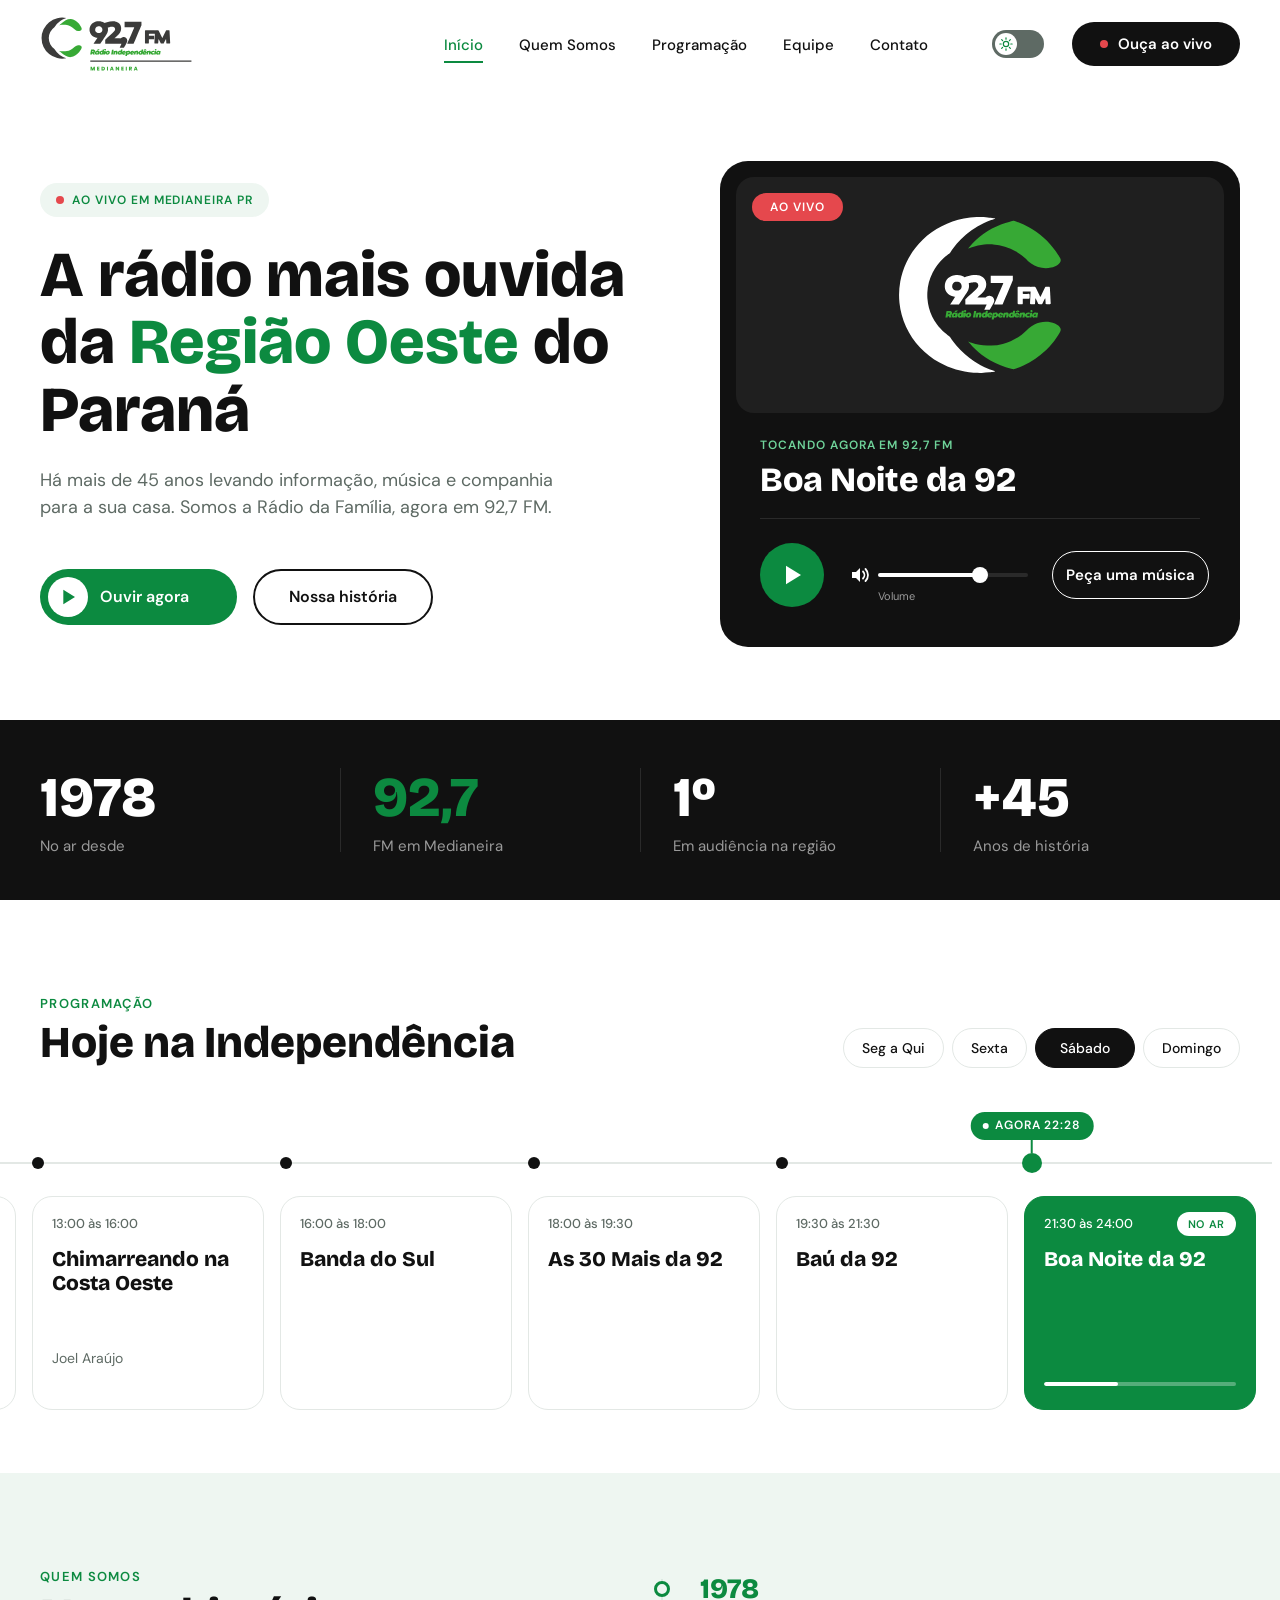
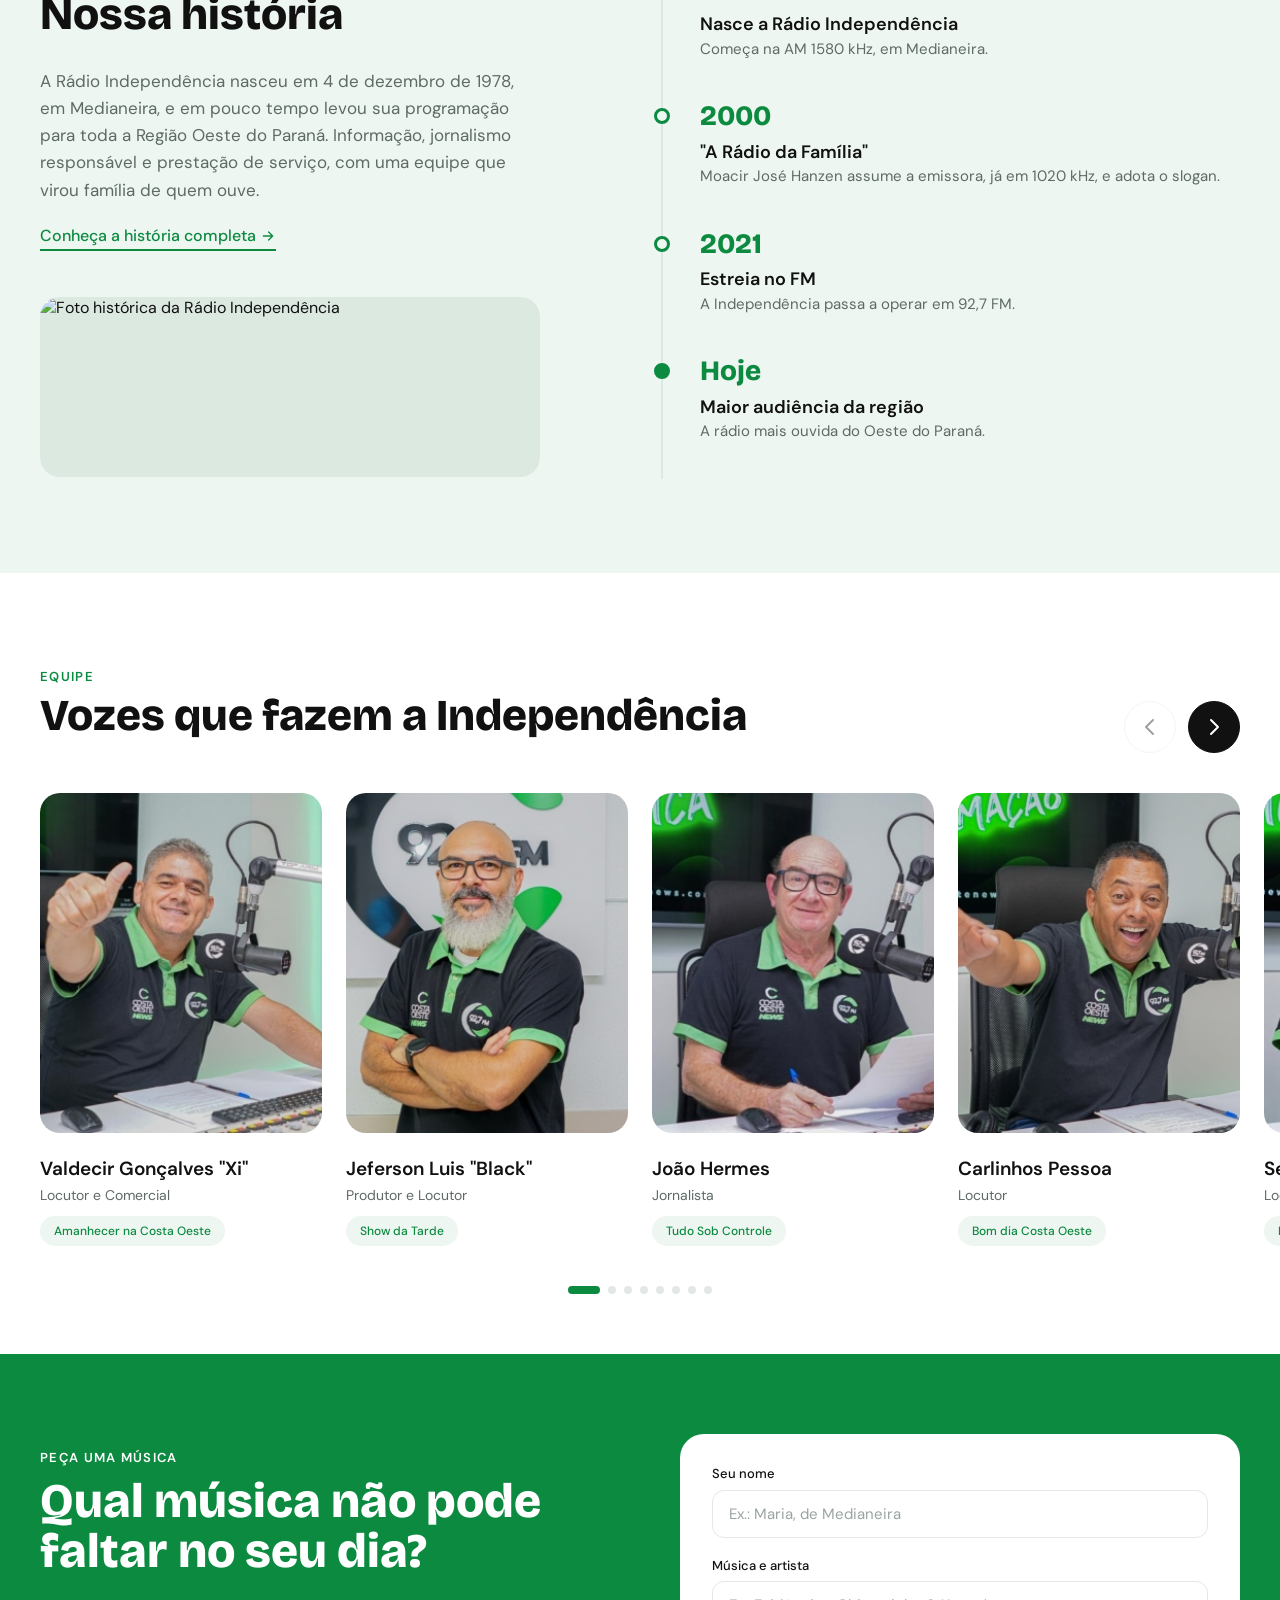
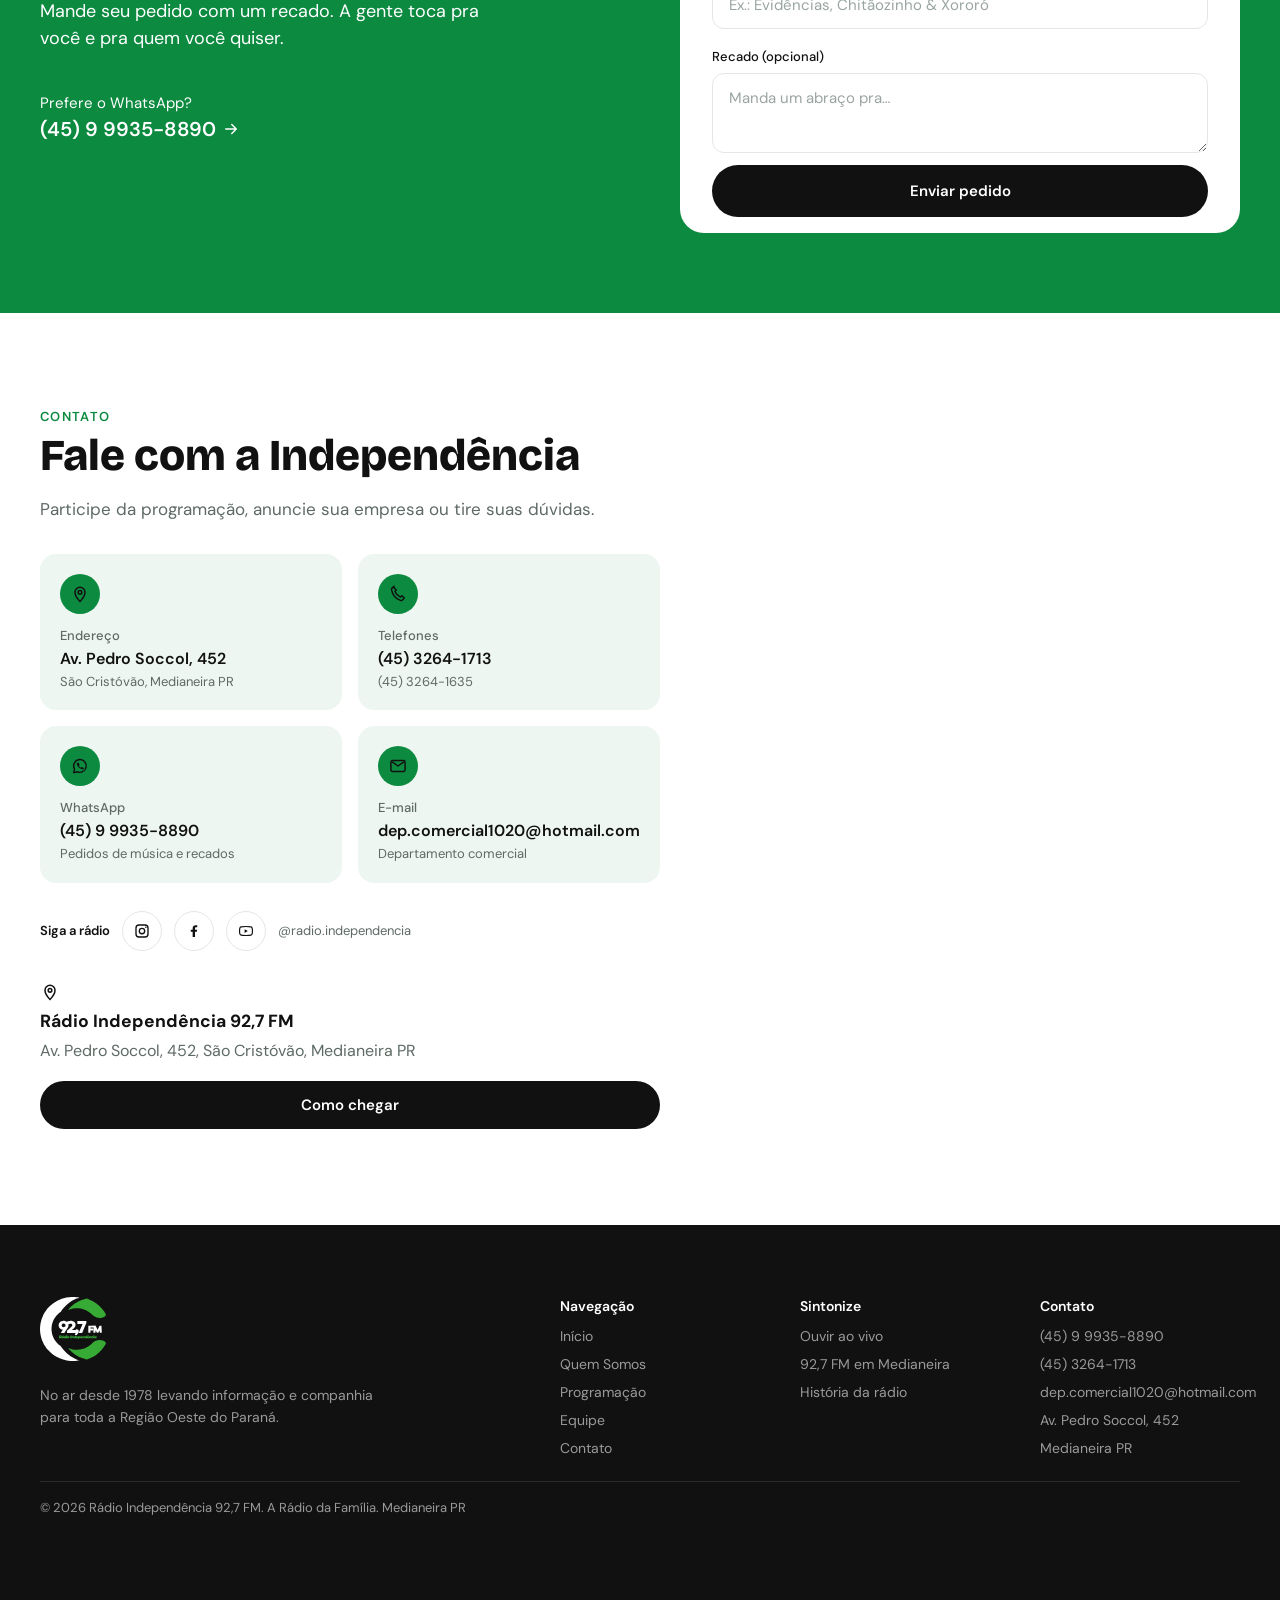
==== commit cdb35526: "feat: equipe completa no carrossel e imagens dos programas" ====
--- a/index.html
+++ b/index.html
@@ -399,6 +399,42 @@
           <span class="membro-programa">Encontro de Bandas</span>
         </li>
 
+        <!-- sem foto do Joel ainda: a logo branca aparece no lugar (classe sem-foto) -->
+        <li class="membro">
+          <img class="membro-foto sem-foto" src="img/logos/logo-branca.svg" alt="">
+          <h3 class="membro-nome">Joel Araújo</h3>
+          <p class="membro-cargo">Locutor</p>
+          <span class="membro-programa">Chimarreando na Costa Oeste</span>
+        </li>
+
+        <li class="membro">
+          <img class="membro-foto" src="img/equipe/jane-vergopolan.jpg" alt="Jane Vergopolan">
+          <h3 class="membro-nome">Jane Vergopolan</h3>
+          <p class="membro-cargo">Diretora Geral</p>
+          <span class="membro-programa">Direção</span>
+        </li>
+
+        <li class="membro">
+          <img class="membro-foto" src="img/equipe/josias-lima.jpg" alt="Josias de Lima">
+          <h3 class="membro-nome">Josias de Lima</h3>
+          <p class="membro-cargo">Gerente Geral</p>
+          <span class="membro-programa">Direção</span>
+        </li>
+
+        <li class="membro">
+          <img class="membro-foto" src="img/equipe/katia-vanessa.jpg" alt="Katia Vanessa">
+          <h3 class="membro-nome">Katia Vanessa</h3>
+          <p class="membro-cargo">Coordenadora</p>
+          <span class="membro-programa">Coordenação da Rádio Independência</span>
+        </li>
+
+        <li class="membro">
+          <img class="membro-foto" src="img/equipe/kaike.jpg" alt="Kaike">
+          <h3 class="membro-nome">Kaike</h3>
+          <p class="membro-cargo">Secretário</p>
+          <span class="membro-programa">Programação comercial e secretaria</span>
+        </li>
+
       </ul>
 
       <!-- bolinhas que mostram em qual parte do carrossel o usuário está -->
--- a/css/style.css
+++ b/css/style.css
@@ -1138,6 +1138,13 @@
     object-fit: cover;
 }
 
+/* membro sem foto: a logo branca da rádio aparece inteira no meio do fundo cinza, como no card do player */
+.membro-foto.sem-foto {
+    padding: 64px;
+    background-color: var(--cor-cinza-escuro);
+    object-fit: contain;
+}
+
 .membro-nome {
     margin-top: 24px;
     font-size: 19px;
@@ -1722,6 +1729,24 @@
         display: flex;
     }
 
+    /* com o botão apertado o menu desce embaixo do cabeçalho, com um link por linha */
+    .cabecalho.menu-aberto .menu {
+        display: block;
+        position: absolute;
+        top: 100%;
+        left: 0;
+        right: 0;
+        margin: 0;
+        padding: 16px 24px 24px;
+        background-color: var(--cor-fundo);
+        border-bottom: 1px solid var(--cor-borda-clara);
+    }
+
+    .cabecalho.menu-aberto .menu-lista {
+        flex-direction: column;
+        gap: 20px;
+    }
+
     .hero {
         grid-template-columns: 1fr;
         gap: 32px;
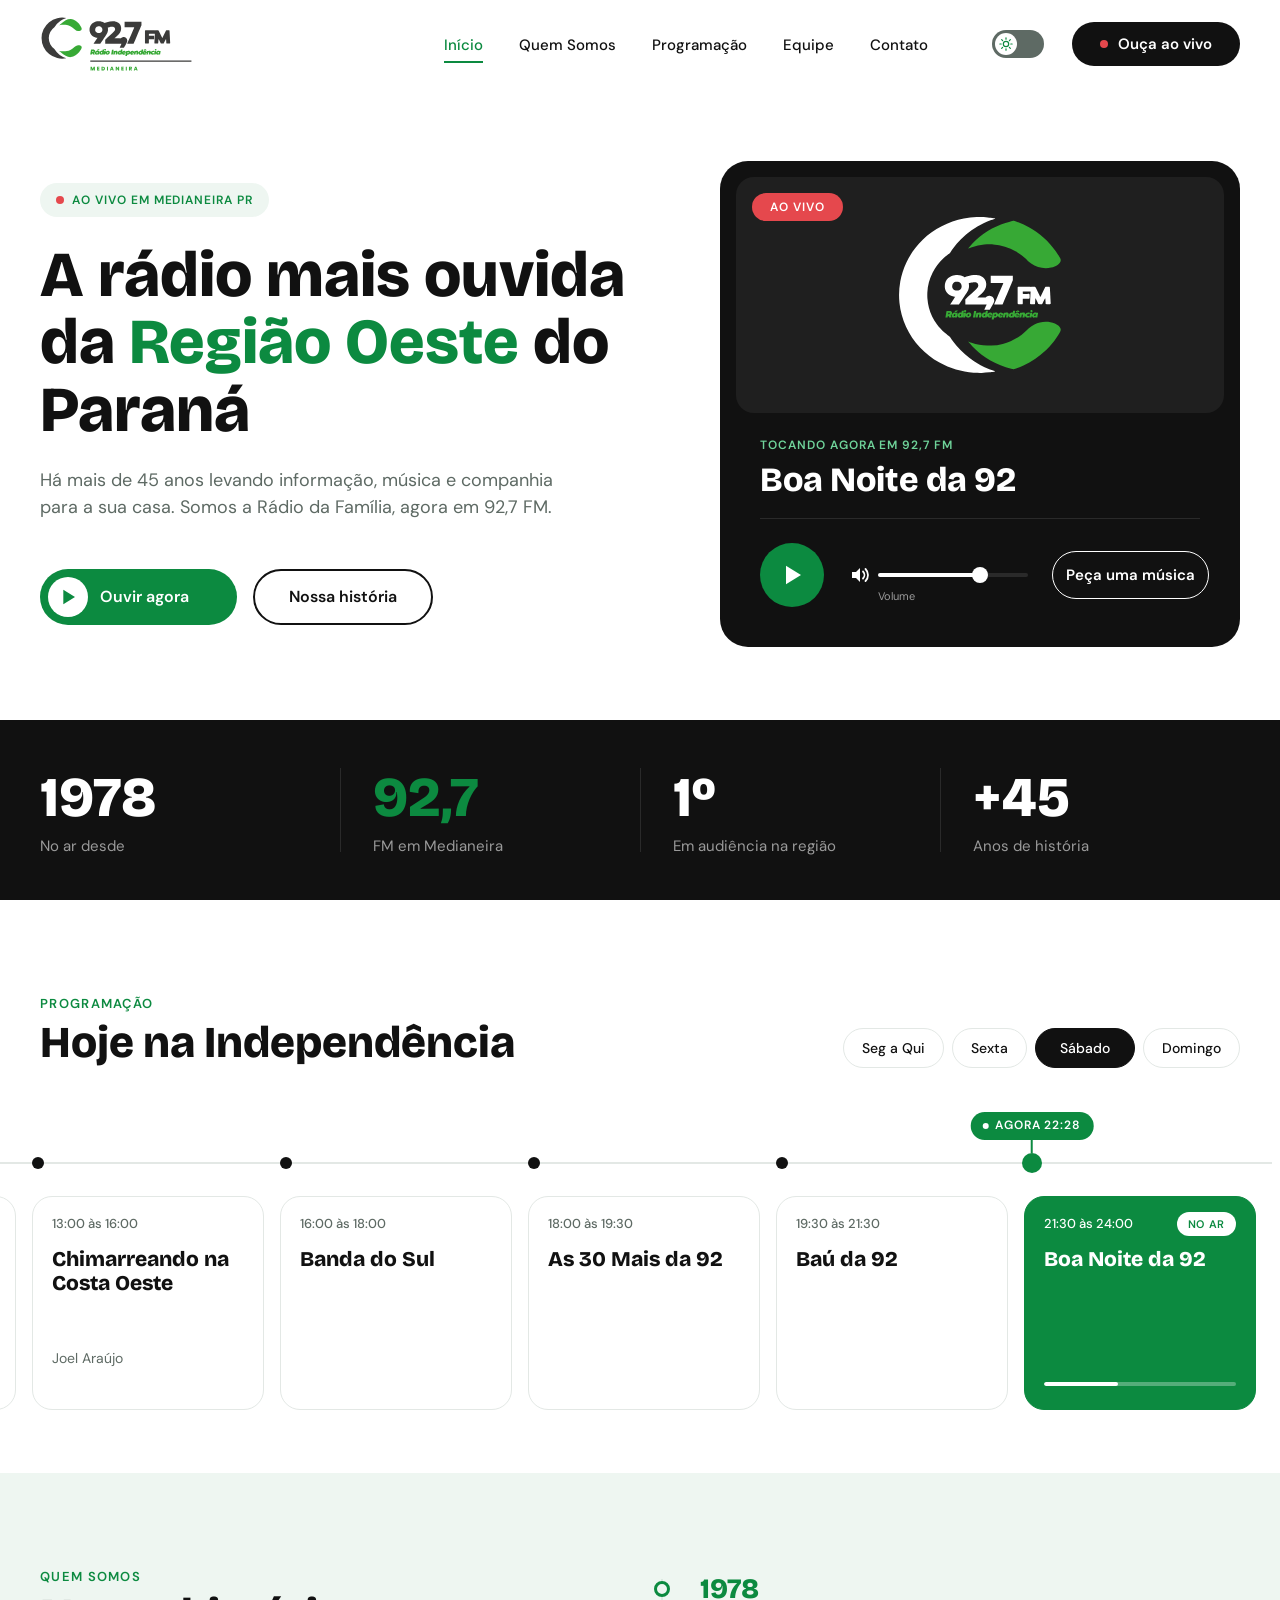
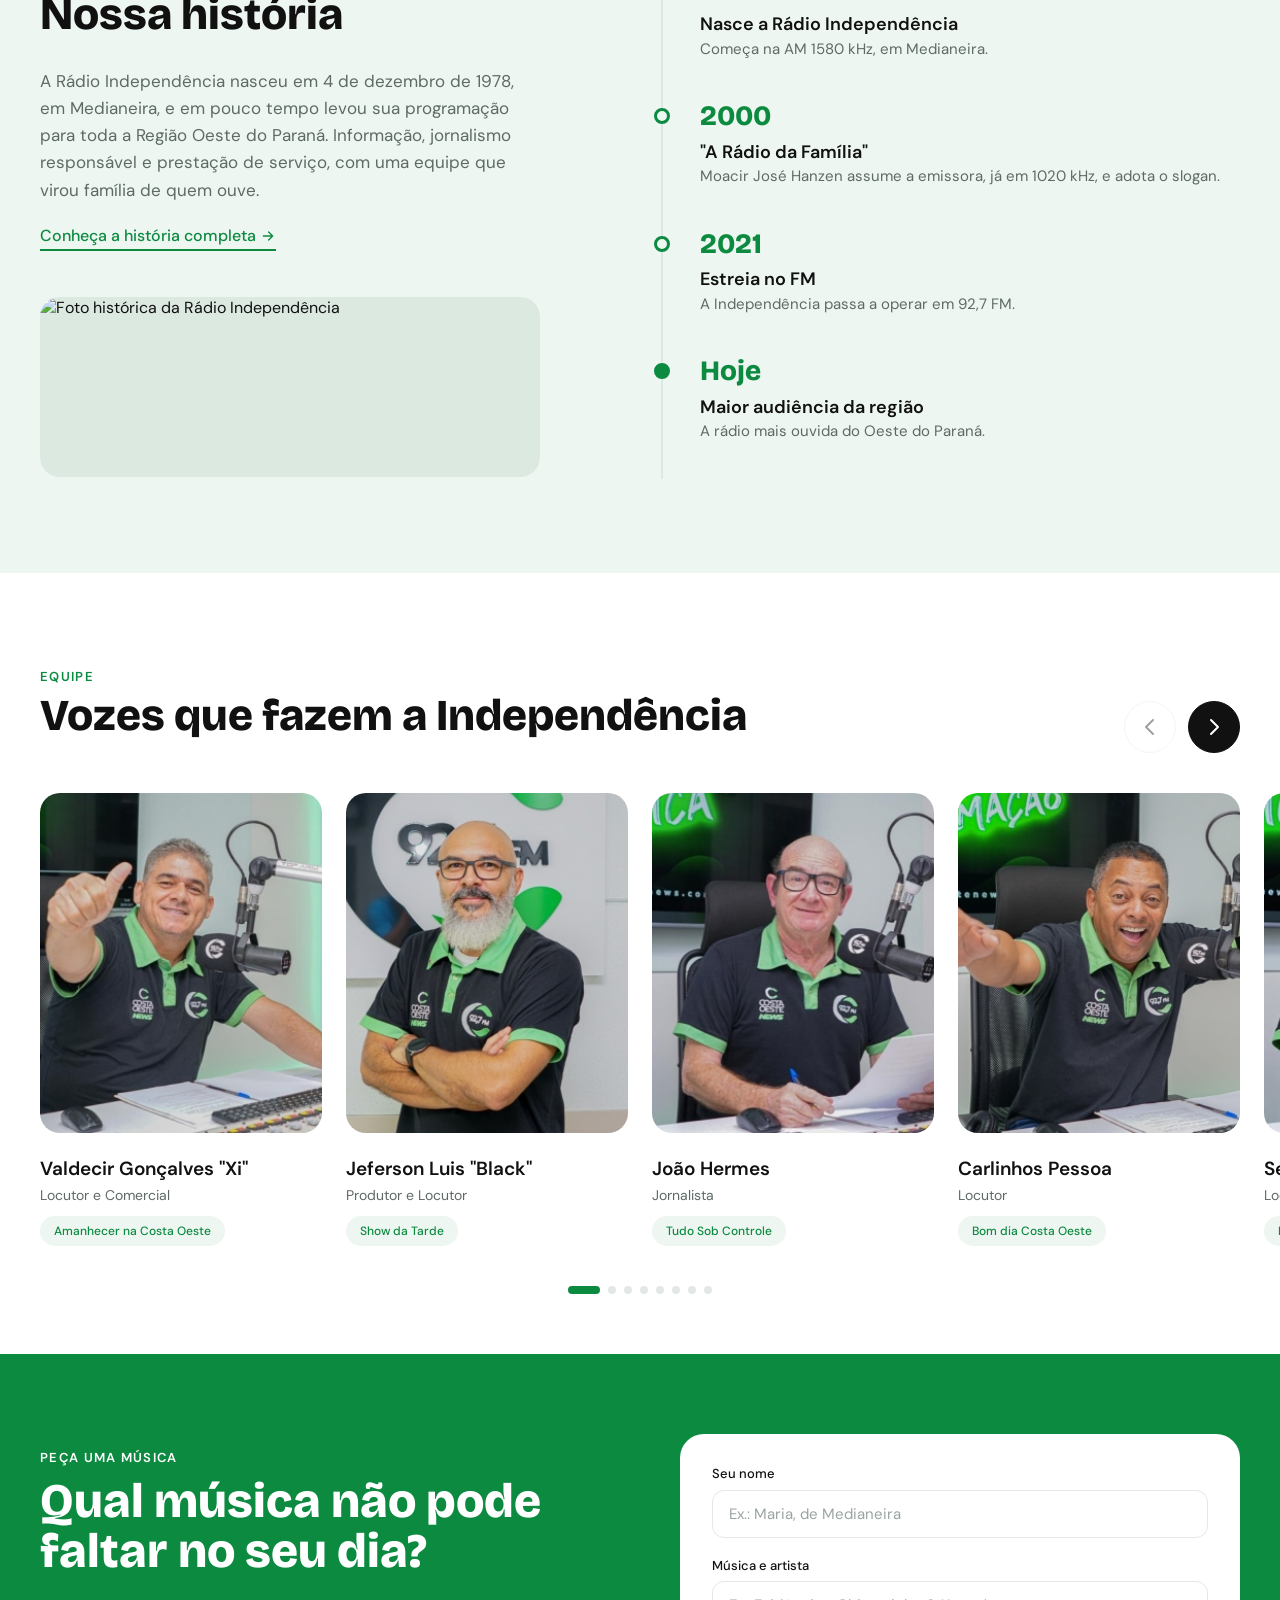
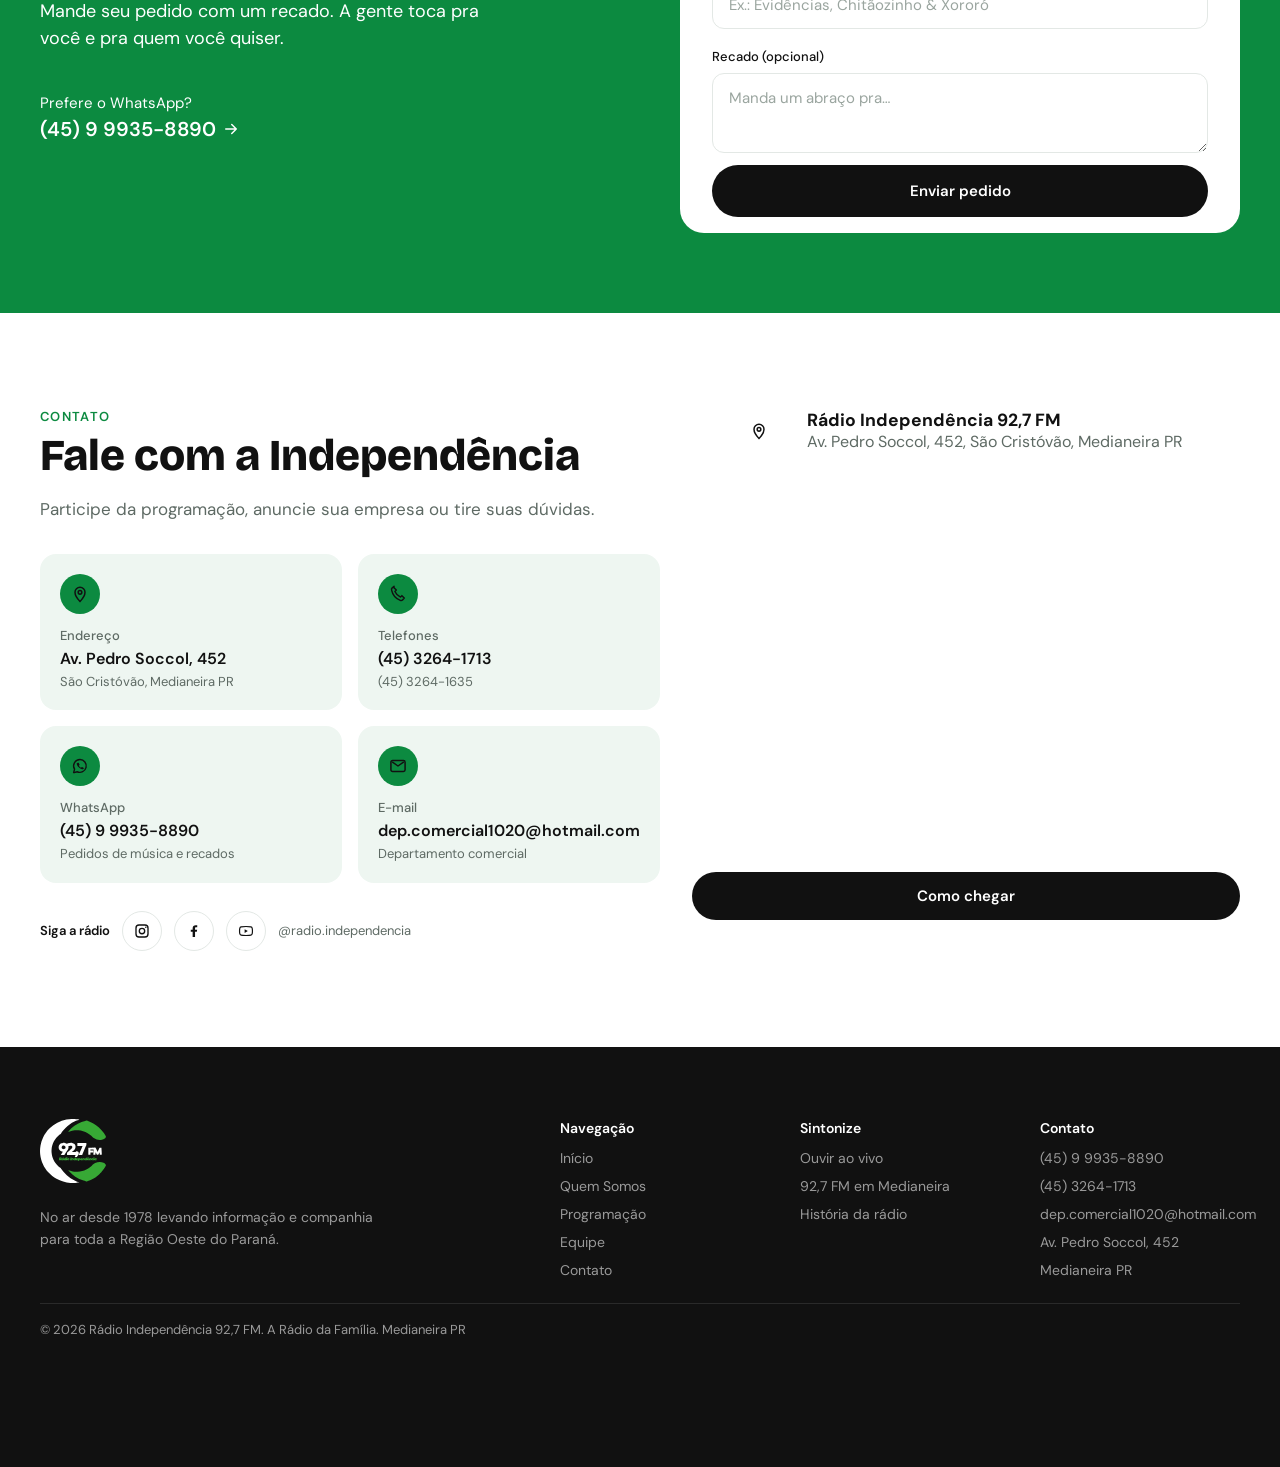
==== commit 570d4399: "ajustei-mapa-e-botão" ====
--- a/index.html
+++ b/index.html
@@ -536,6 +536,13 @@
       </div>
 
       <div class="mapa">
+          <div class="mapa-info">
+        <svg class="icone icone-svg" aria-hidden="true" focusable="false"><use href="#icone-mapa"></use></svg>
+        <div class="divisao-info">
+        <p class="mapa-nome">Rádio Independência 92,7 FM</p>
+        <p class="mapa-endereco">Av. Pedro Soccol, 452, São Cristóvão, Medianeira PR</p>
+        </div>
+        </div>
         <div class="mapa-area" data-mapa>
           <iframe src="https://www.google.com/maps/embed?pb=!1m18!1m12!1m3!1d3607.3764919280957!2d-54.10318348824787!3d-25.29155182733644!2m3!1f0!2f0!3f0!3m2!1i1024!2i768!4f13.1!3m3!1m2!1s0x94f6aca6b723f9a3%3A0x88fcc2d68d2ae6f3!2sAv.%20Pedro%20Soccol%2C%20452%20-%20S%C3%A3o%20Cristov%C3%A3o%2C%20Medianeira%20-%20PR%2C%2085884-000!5e0!3m2!1spt-BR!2sbr!4v1790551244500!5m2!1spt-BR!2sbr"
             width="600"
@@ -546,13 +553,7 @@
             referrerpolicy="strict-origin-when-cross-origin">
           </iframe>
         </div>
-      </div>
-
-      <div class="mapa-info">
-        <svg class="icone icone-svg" aria-hidden="true" focusable="false"><use href="#icone-mapa"></use></svg>
-        <p class="mapa-nome">Rádio Independência 92,7 FM</p>
-        <p class="mapa-endereco">Av. Pedro Soccol, 452, São Cristóvão, Medianeira PR</p>
-        <a class="botao botao-verde" href="https://www.google.com/maps/search/?api=1&query=Av.+Pedro+Soccol,+452,+Medianeira,+PR" target="_blank" rel="noopener">Como chegar</a>
+      <a class="botao botao-verde" href="https://www.google.com/maps/search/?api=1&query=Av.+Pedro+Soccol,+452,+Medianeira,+PR" target="_blank" rel="noopener">Como chegar</a>
     </div>
     </section>
 
--- a/css/style.css
+++ b/css/style.css
@@ -1318,7 +1318,7 @@
 }
 
 .contato-topo {
-    grid-column: 1 / -1;
+    grid-column: 1;
 }
 
 .contato-topo .secao-titulo + p {
@@ -1416,24 +1416,22 @@
     color: var(--cor-texto-suave);
 }
 
-/* mapa: enquanto o google maps não entra, fica o desenho do figma com as ruas claras */
 .mapa {
-  display: flex;
-  gap: 24px;
-  align-items: stretch; /* faz os dois filhos terem a mesma altura */
+  grid-column: 2;
+  grid-row: 1 / span 2;
+  align-self: start;
 }
 
 .mapa-area {
-  flex: 1.5; /* mapa ocupa mais espaço que as infos */
   min-height: 350px;
   border-radius: 12px;
-  overflow: hidden; /* arredonda as bordas do iframe também */
+  overflow: hidden;
 }
 
 .mapa-area iframe {
   display: block;
   width: 100%;
-  height: 100%;
+  height: 350px;
 }
 
 /* o google maps não tem modo escuro no embed: o filtro inverte as cores e o hue-rotate devolve o verde e o azul */
@@ -1442,14 +1440,17 @@
 }
 
 .mapa-info {
-  flex: 1;
   display: flex;
-  flex-direction: column;
-  gap: 8px;
+  flex-direction: row;
+  gap: 38px;
+  align-items: center;
+  text-align: start;
   justify-content: center;
+  margin-bottom: 20px;
 }
 
 .mapa-nome {
+  justify-content: center;
   font-weight: 700;
   font-size: 1.1rem;
 }
@@ -1468,10 +1469,11 @@
     min-height: 280px;
   }
 }
-/* no figma o como chegar é preto (no modo escuro fica claro com o texto escuro) */
-.mapa-info .botao-verde {
+
+.mapa .botao-verde {
     height: 48px;
-    margin-top: 12px;
+    width: 100%;
+    margin-top: 50px;
     background-color: var(--cor-texto);
     color: var(--cor-fundo);
 }
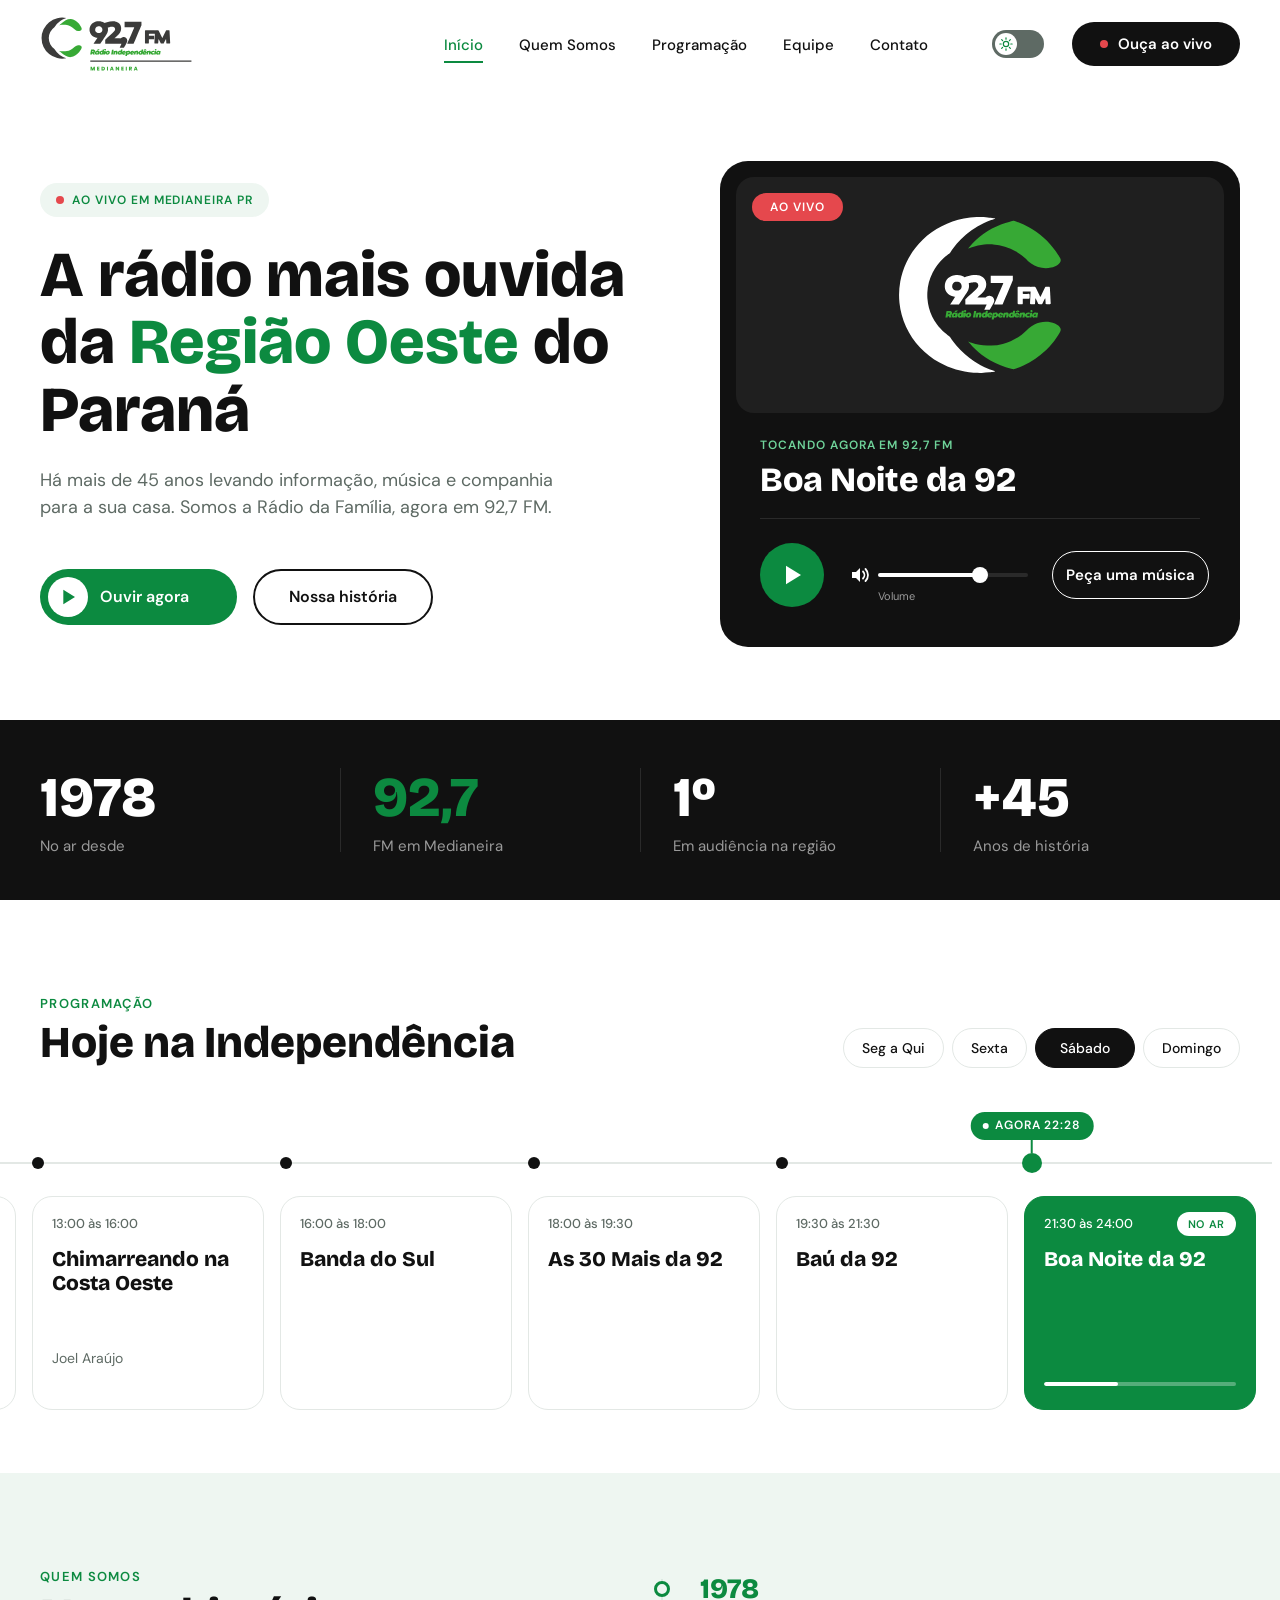
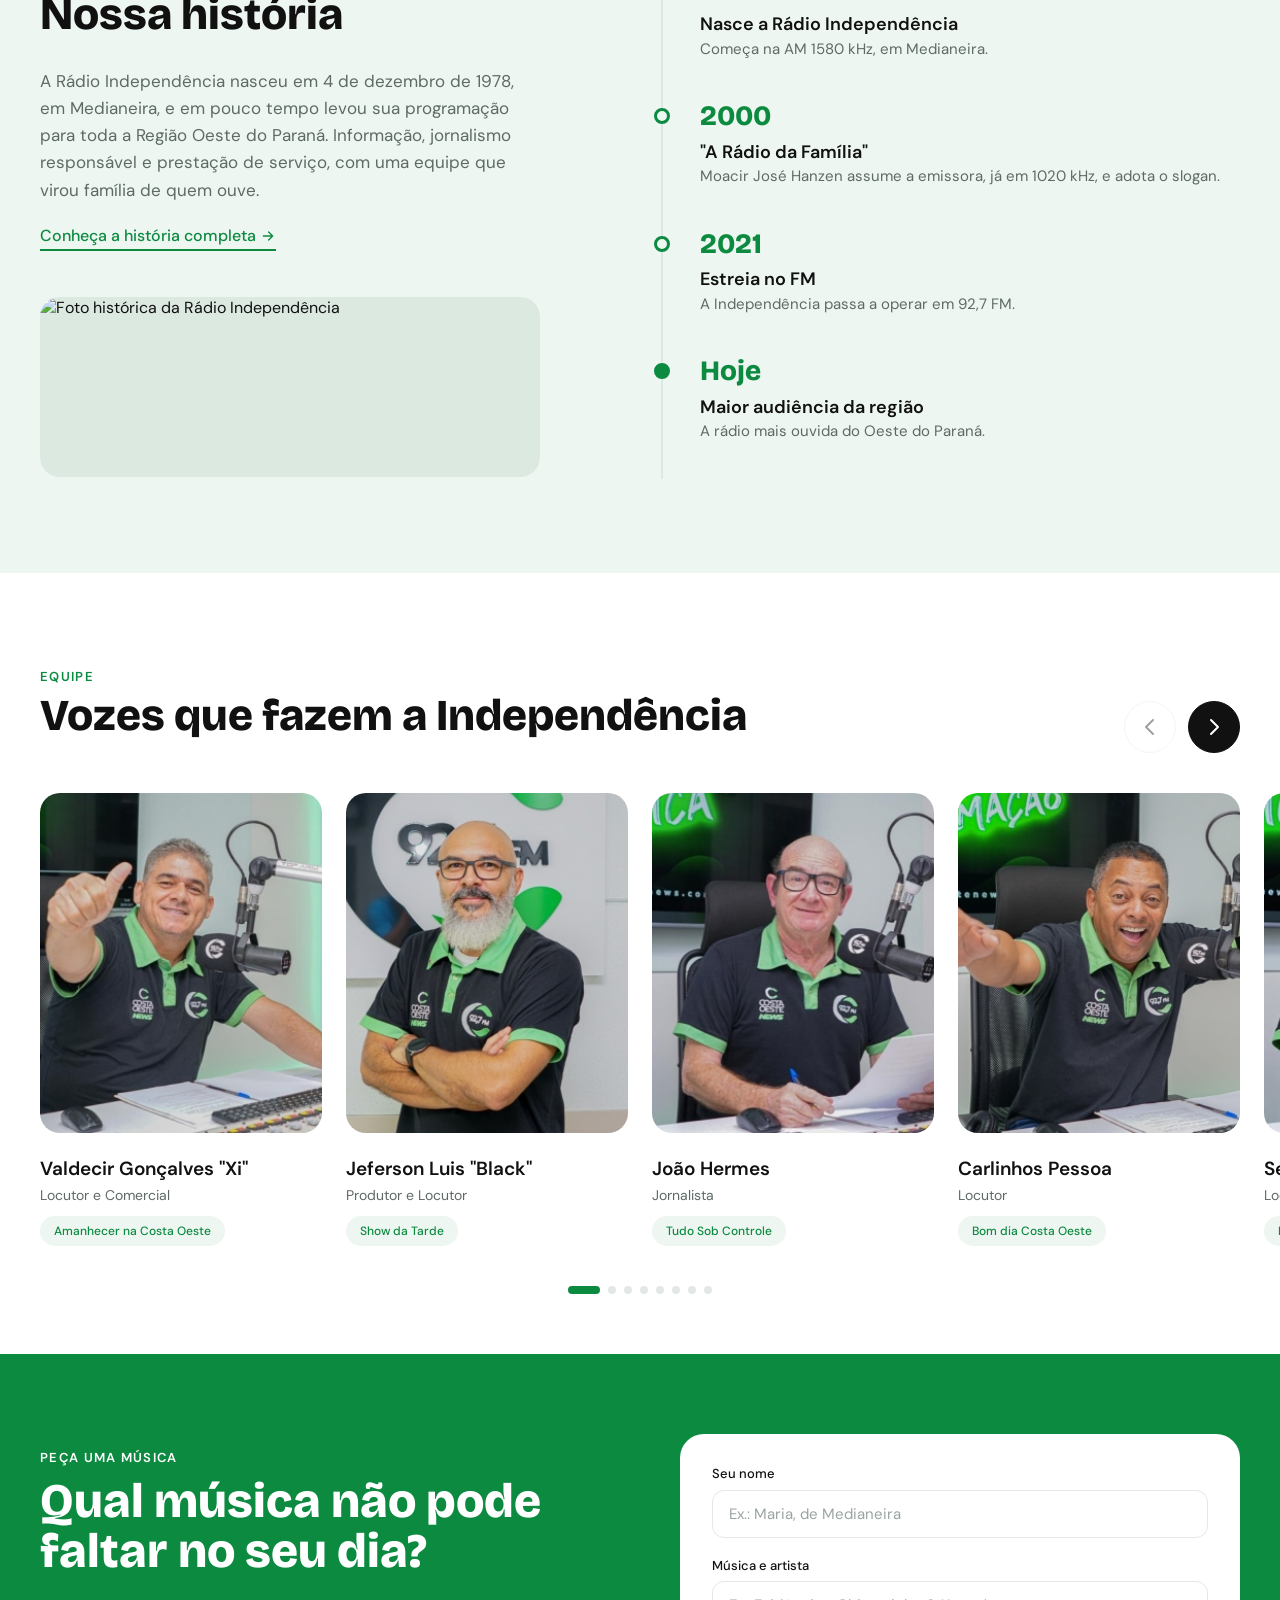
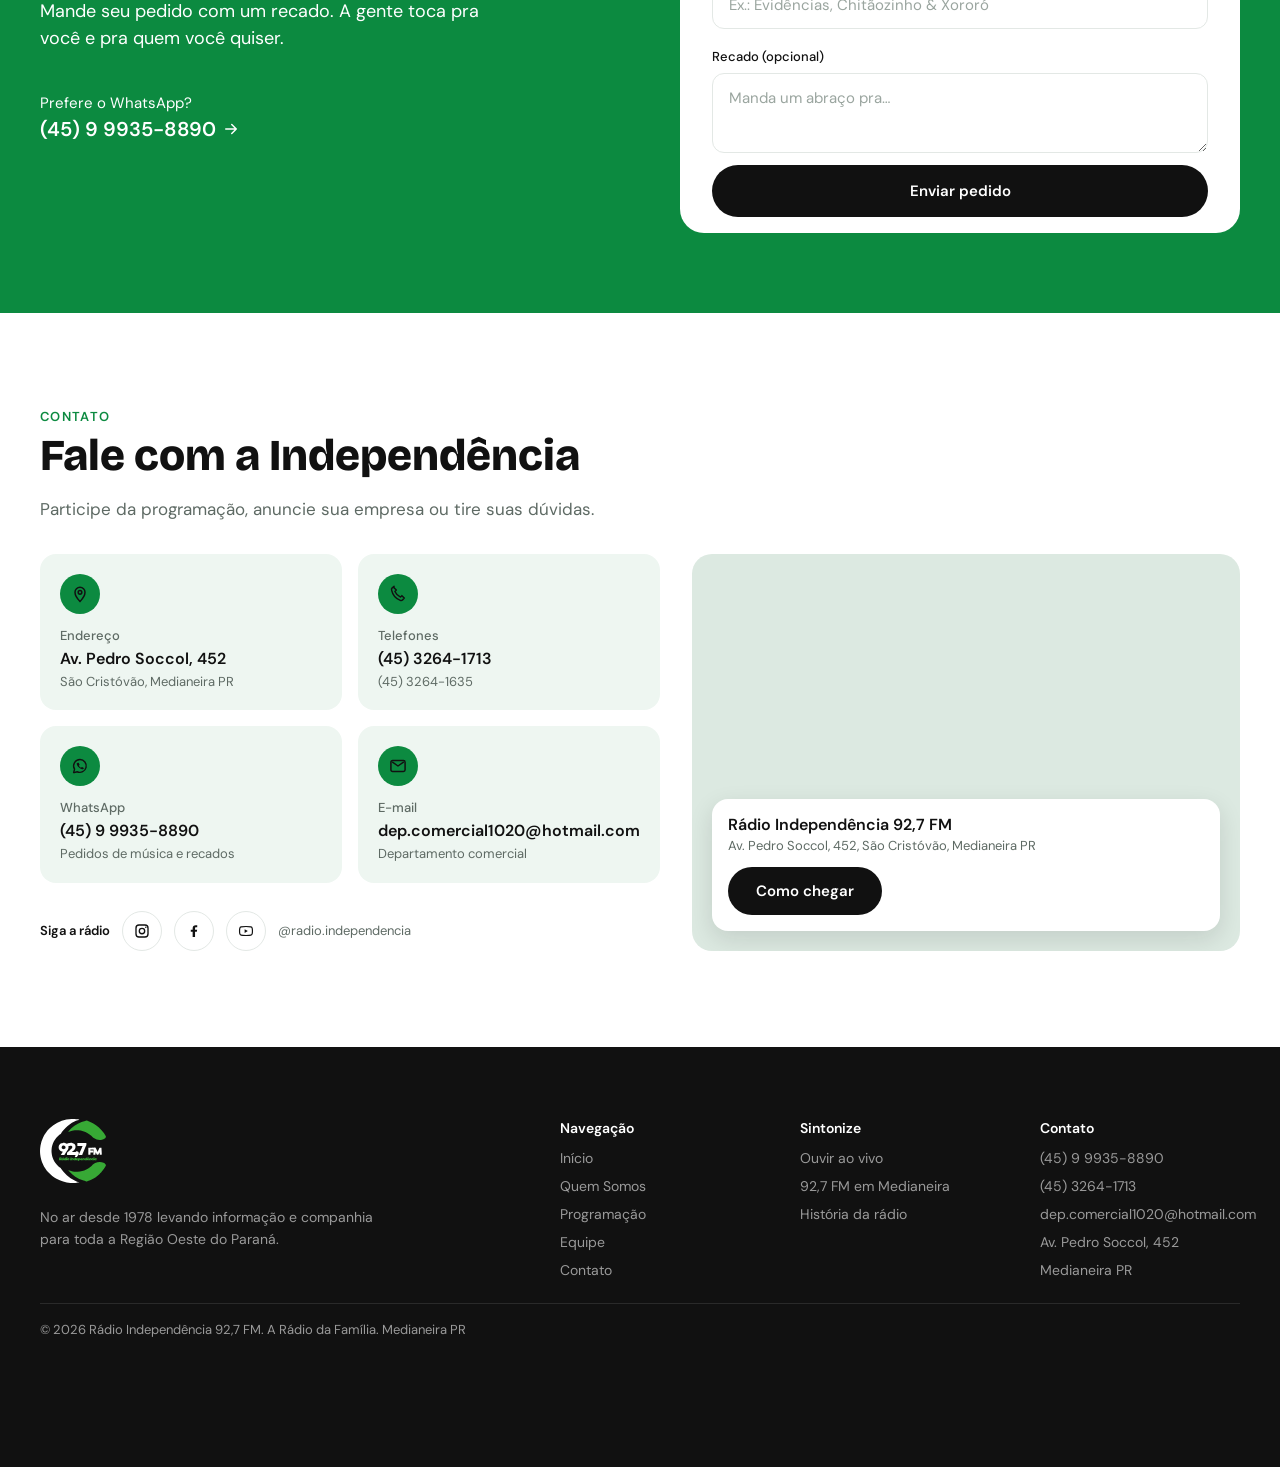
==== commit a1b108cf: "fix: mapa arrumado" ====
--- a/index.html
+++ b/index.html
@@ -535,16 +535,11 @@
         </div>
       </div>
 
+      <!-- lado direito com o google maps e o card do endereço por cima -->
       <div class="mapa">
-          <div class="mapa-info">
-        <svg class="icone icone-svg" aria-hidden="true" focusable="false"><use href="#icone-mapa"></use></svg>
-        <div class="divisao-info">
-        <p class="mapa-nome">Rádio Independência 92,7 FM</p>
-        <p class="mapa-endereco">Av. Pedro Soccol, 452, São Cristóvão, Medianeira PR</p>
-        </div>
-        </div>
         <div class="mapa-area" data-mapa>
           <iframe src="https://www.google.com/maps/embed?pb=!1m18!1m12!1m3!1d3607.3764919280957!2d-54.10318348824787!3d-25.29155182733644!2m3!1f0!2f0!3f0!3m2!1i1024!2i768!4f13.1!3m3!1m2!1s0x94f6aca6b723f9a3%3A0x88fcc2d68d2ae6f3!2sAv.%20Pedro%20Soccol%2C%20452%20-%20S%C3%A3o%20Cristov%C3%A3o%2C%20Medianeira%20-%20PR%2C%2085884-000!5e0!3m2!1spt-BR!2sbr!4v1790551244500!5m2!1spt-BR!2sbr"
+            title="Mapa com a localização da Rádio Independência"
             width="600"
             height="450"
             style="border:0;"
@@ -553,8 +548,14 @@
             referrerpolicy="strict-origin-when-cross-origin">
           </iframe>
         </div>
-      <a class="botao botao-verde" href="https://www.google.com/maps/search/?api=1&query=Av.+Pedro+Soccol,+452,+Medianeira,+PR" target="_blank" rel="noopener">Como chegar</a>
-    </div>
+
+        <div class="mapa-info">
+          <p class="mapa-nome">Rádio Independência 92,7 FM</p>
+          <p class="mapa-endereco">Av. Pedro Soccol, 452, São Cristóvão, Medianeira PR</p>
+          <!-- botão que abre a rota no google maps -->
+          <a class="botao botao-verde" href="https://www.google.com/maps/search/?api=1&query=Av.+Pedro+Soccol,+452,+Medianeira,+PR" target="_blank" rel="noopener">Como chegar</a>
+        </div>
+      </div>
     </section>
 
   </main>
--- a/css/style.css
+++ b/css/style.css
@@ -1318,7 +1318,7 @@
 }
 
 .contato-topo {
-    grid-column: 1;
+    grid-column: 1 / -1;
 }
 
 .contato-topo .secao-titulo + p {
@@ -1416,64 +1416,60 @@
     color: var(--cor-texto-suave);
 }
 
+/* mapa: o google maps ocupa o quadro todo (mesma altura dos cards) e o card do endereço fica por cima, como no figma */
 .mapa {
-  grid-column: 2;
-  grid-row: 1 / span 2;
-  align-self: start;
+    position: relative;
+    min-height: 320px;
+    border-radius: 20px;
+    background-color: var(--cor-verde-acinzentado);
+    overflow: hidden;
 }
 
 .mapa-area {
-  min-height: 350px;
-  border-radius: 12px;
-  overflow: hidden;
+    position: absolute;
+    inset: 0;
 }
 
 .mapa-area iframe {
-  display: block;
-  width: 100%;
-  height: 350px;
+    display: block;
+    width: 100%;
+    height: 100%;
 }
 
 /* o google maps não tem modo escuro no embed: o filtro inverte as cores e o hue-rotate devolve o verde e o azul */
 html[data-tema="escuro"] .mapa-area iframe {
-  filter: invert(90%) hue-rotate(180deg);
-}
-
+    filter: invert(90%) hue-rotate(180deg);
+}
+
+/* card com o endereço e o botão, em cima do mapa */
 .mapa-info {
-  display: flex;
-  flex-direction: row;
-  gap: 38px;
-  align-items: center;
-  text-align: start;
-  justify-content: center;
-  margin-bottom: 20px;
+    position: absolute;
+    right: 20px;
+    bottom: 20px;
+    left: 20px;
+    padding: 16px;
+    border-radius: 16px;
+    background-color: var(--cor-fundo);
+    box-shadow: 0 8px 24px rgba(17, 17, 17, 0.12);
 }
 
 .mapa-nome {
-  justify-content: center;
-  font-weight: 700;
-  font-size: 1.1rem;
+    font-size: 16px;
+    font-weight: 600;
+    line-height: 1.3;
 }
 
 .mapa-endereco {
-  color: var(--cor-texto-suave);
-}
-
-/* no celular, empilha o mapa em cima e as infos embaixo */
-@media (max-width: 768px) {
-  .mapa {
-    flex-direction: column;
-  }
-
-  .mapa-area {
-    min-height: 280px;
-  }
-}
-
-.mapa .botao-verde {
+    margin-top: 2px;
+    font-size: 13px;
+    line-height: 1.3;
+    color: var(--cor-texto-suave);
+}
+
+/* no figma o como chegar é preto (no modo escuro fica claro com o texto escuro) */
+.mapa-info .botao-verde {
     height: 48px;
-    width: 100%;
-    margin-top: 50px;
+    margin-top: 12px;
     background-color: var(--cor-texto);
     color: var(--cor-fundo);
 }
@@ -1774,6 +1770,11 @@
         row-gap: 40px;
     }
 
+    /* em uma coluna o mapa não tem mais a altura dos cards: 400px deixa o pino do google acima do card do endereço */
+    .mapa {
+        min-height: 400px;
+    }
+
     .pedido .formulario {
         max-width: 560px;
     }
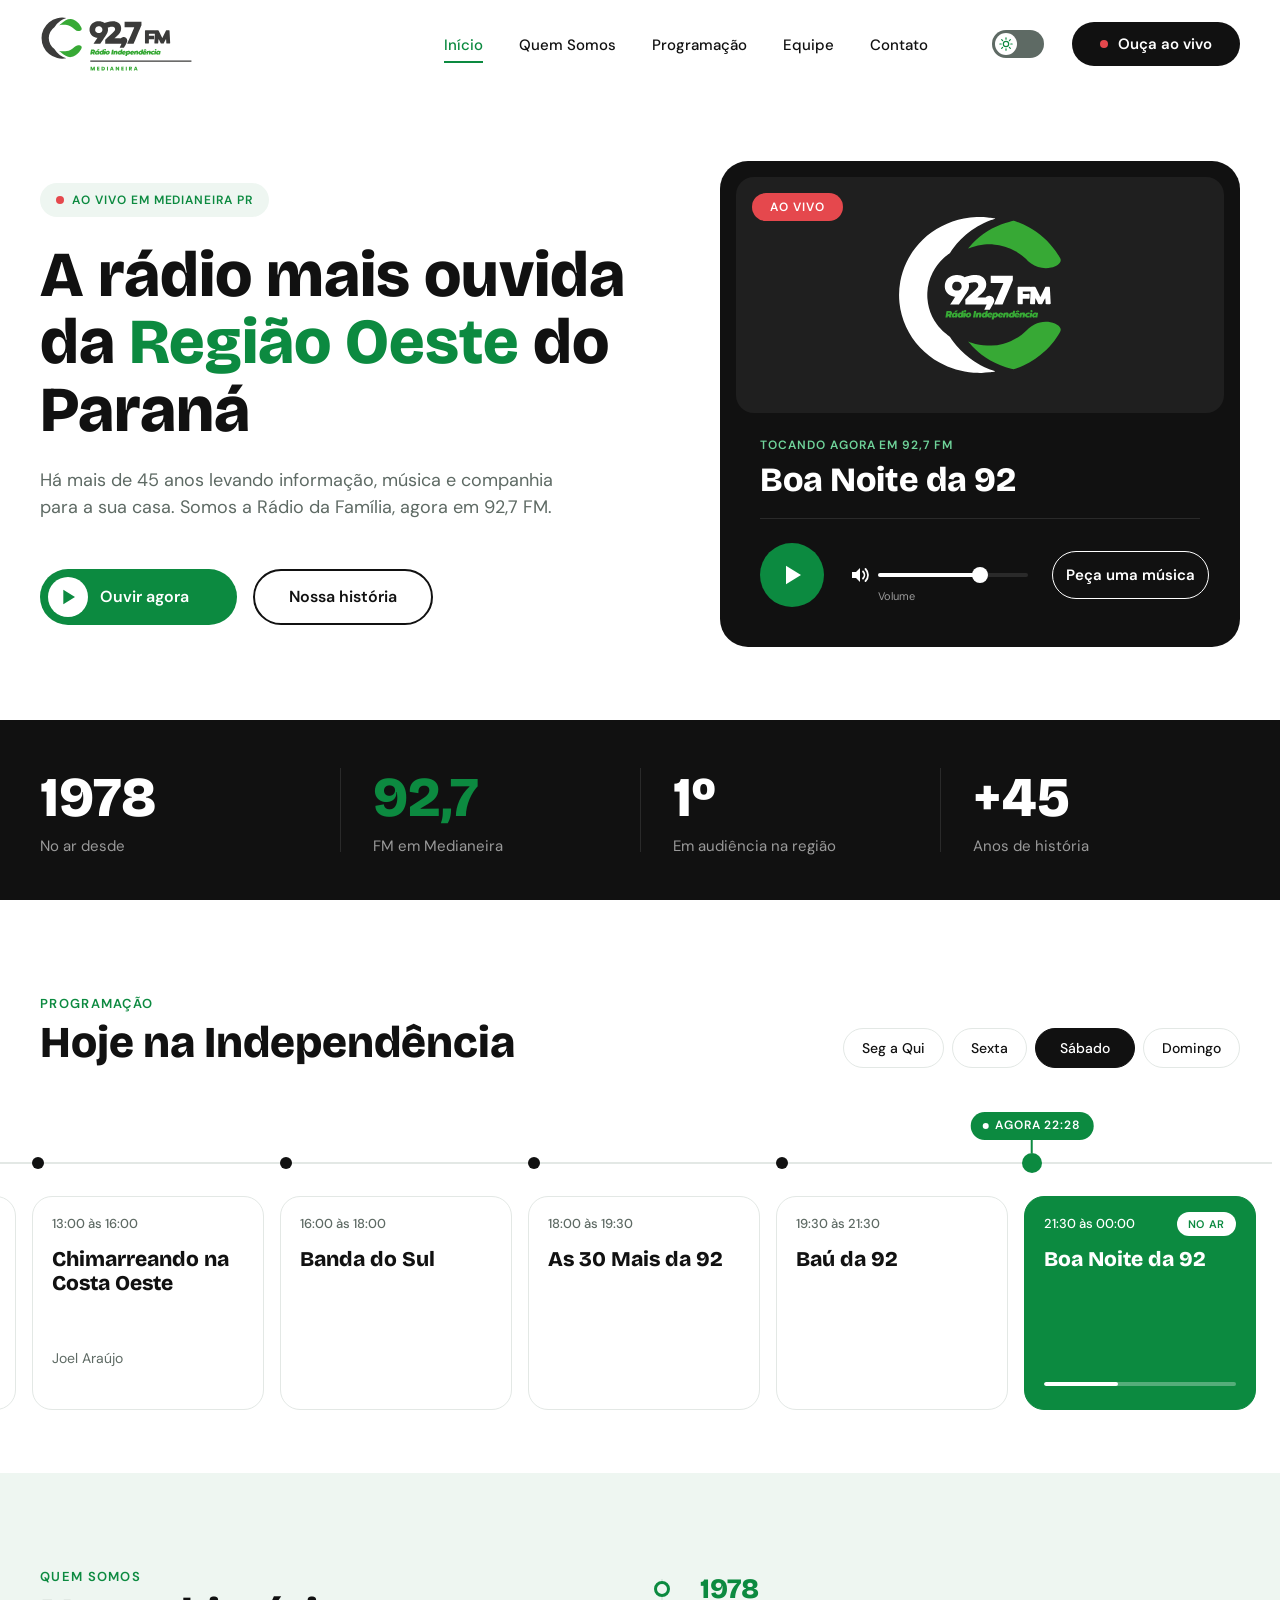
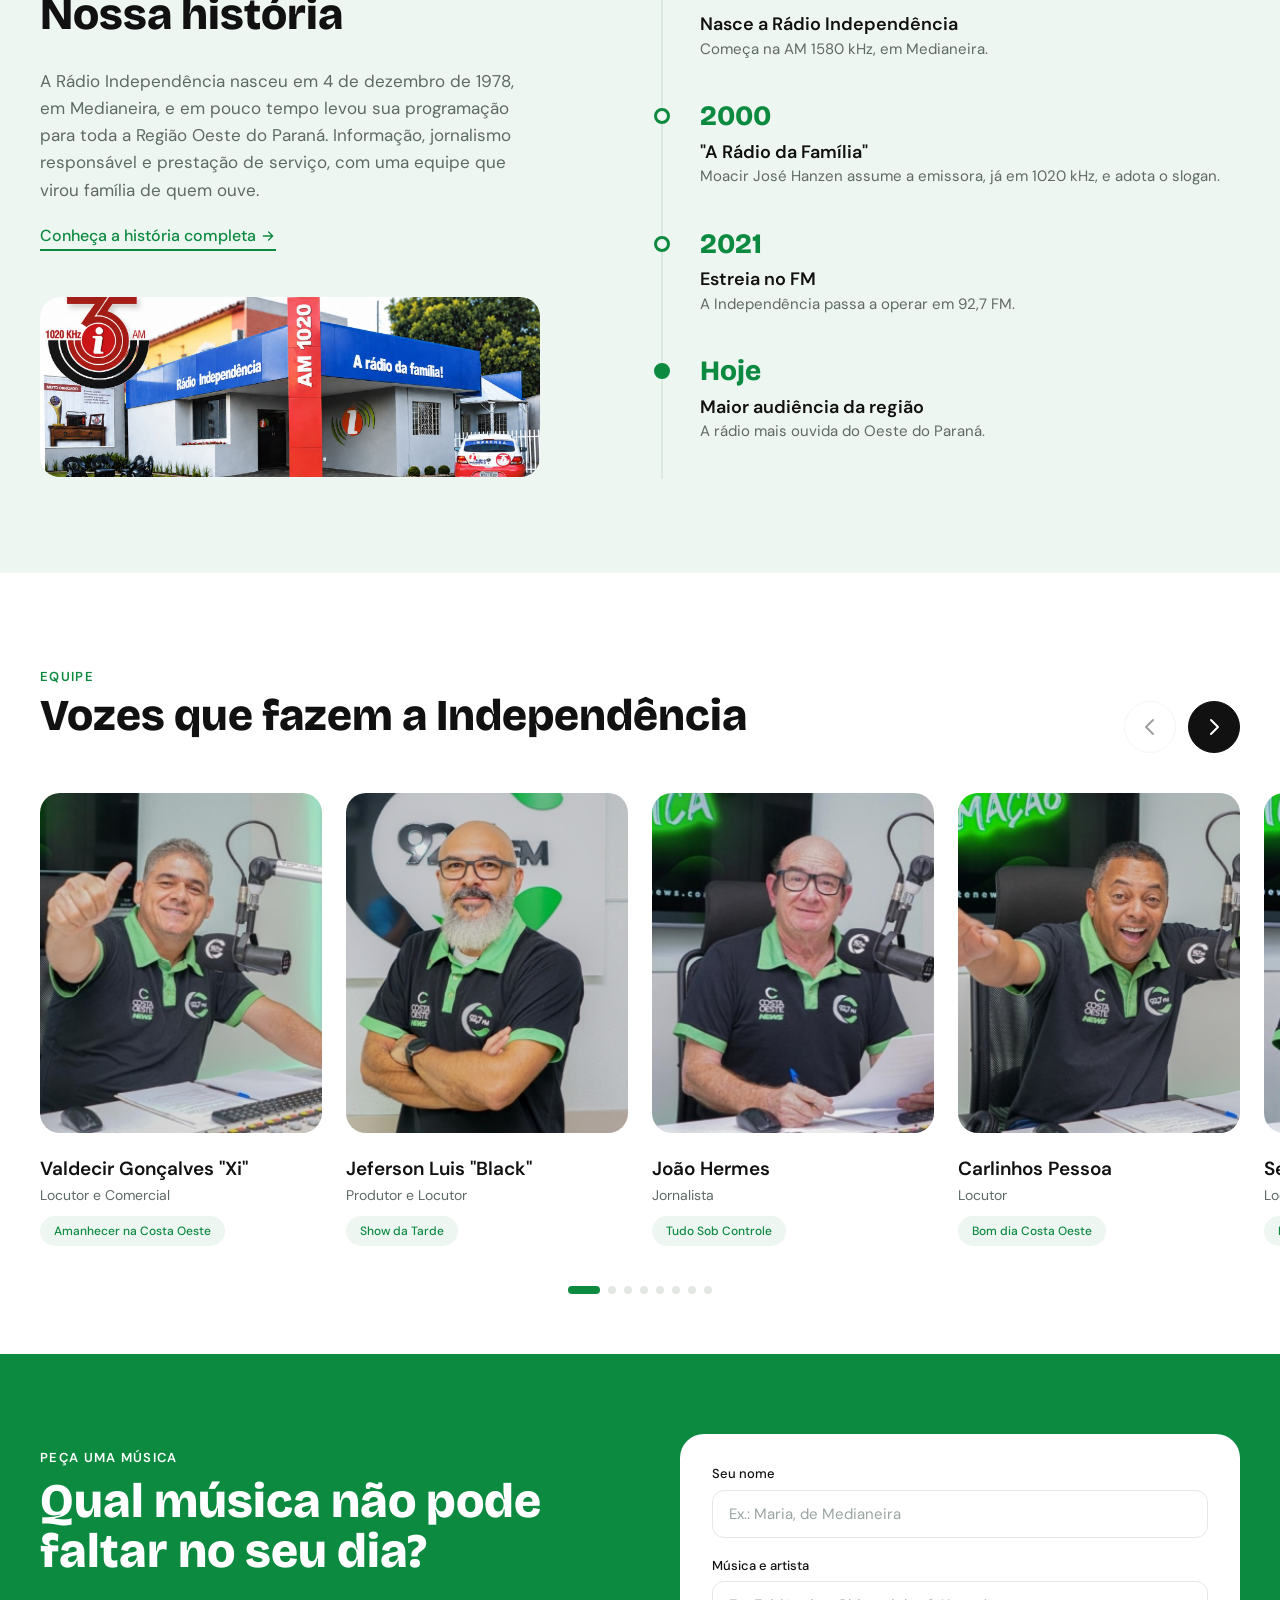
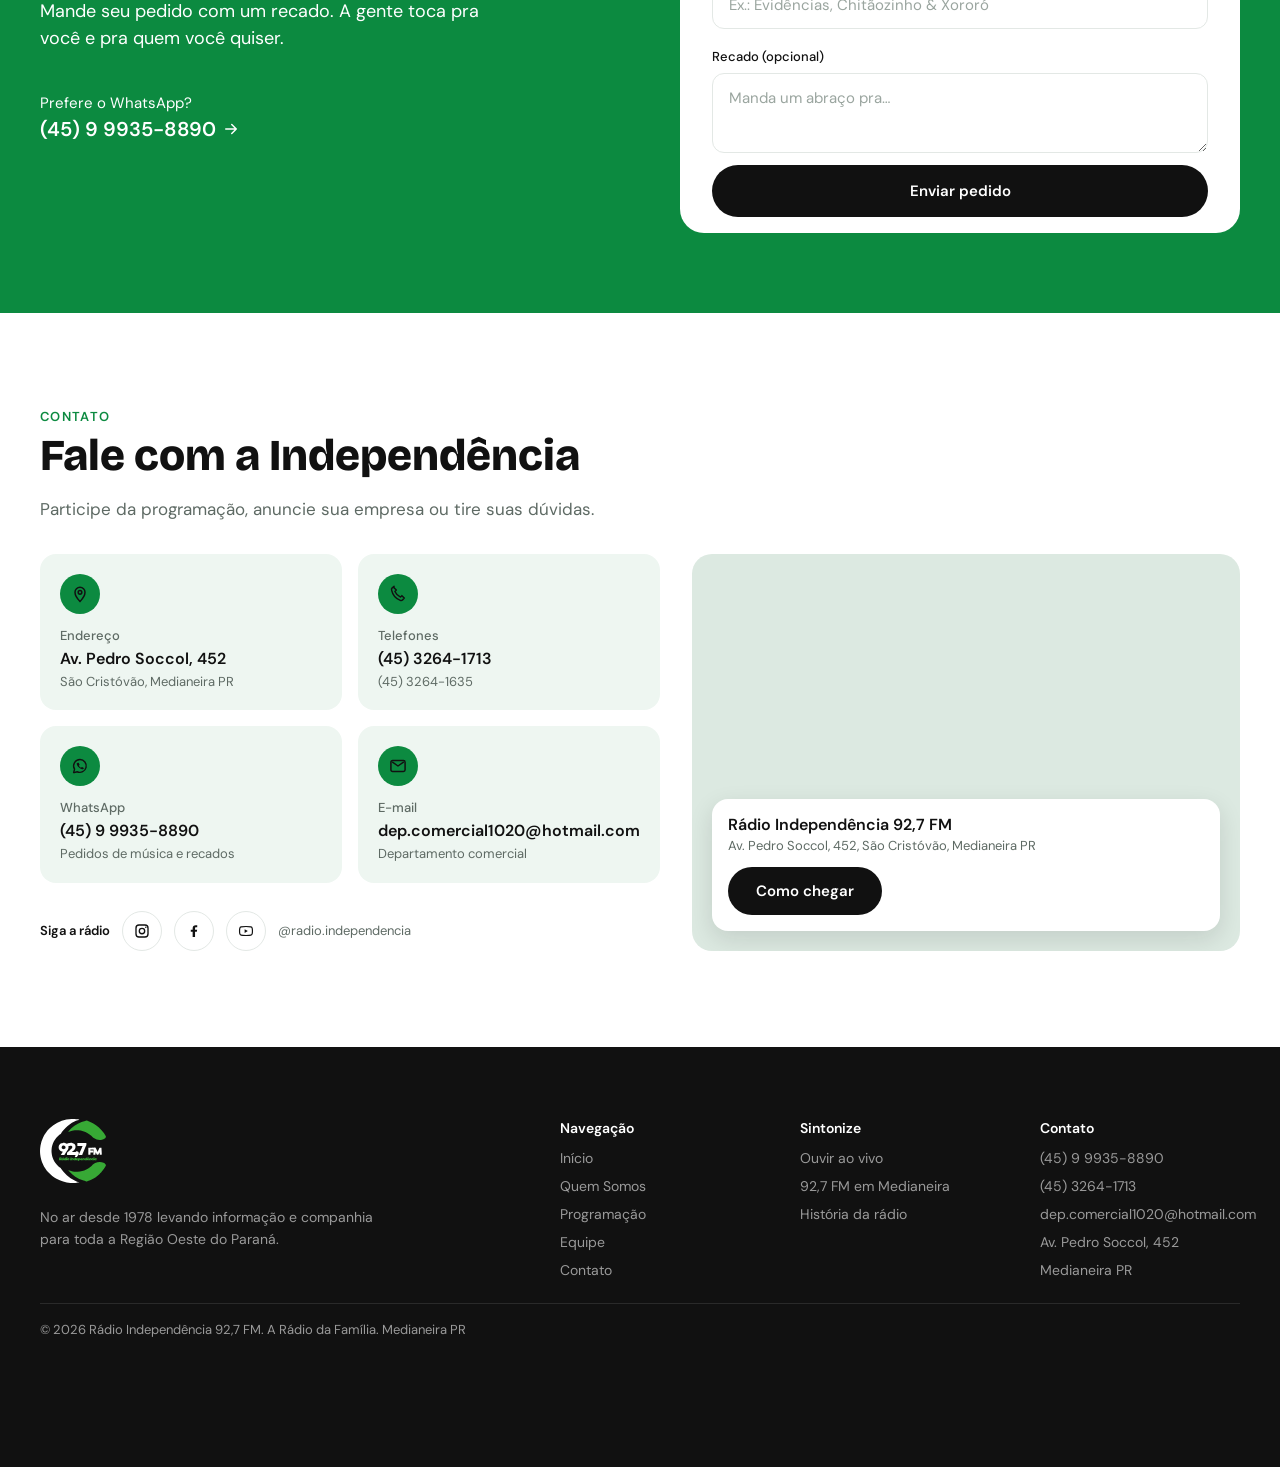
==== commit f4119c44: "fix: foto dos 35 anos no quem somos" ====
--- a/index.html
+++ b/index.html
@@ -303,8 +303,8 @@
         <!-- link para a página separada com a história completa -->
         <a class="link-verde" href="historia.html">Conheça a história completa <svg class="icone icone-svg" aria-hidden="true" focusable="false"><use href="#icone-seta-direita"></use></svg></a>
 
-        <!-- foto histórica da rádio -->
-        <img class="quem-somos-foto" src="img/historia/foto-historica.jpg" alt="Foto histórica da Rádio Independência">
+        <!-- foto histórica da rádio: a fachada nos 35 anos, em 2013 -->
+        <img class="quem-somos-foto" src="img/historia/foto-aniversario-35-anos.jpg" alt="Fachada da Rádio Independência, ainda na AM 1020, nos 35 anos da rádio, em 2013">
       </div>
 
       <!-- linha do tempo resumida da rádio -->
--- a/css/style.css
+++ b/css/style.css
@@ -985,7 +985,8 @@
     height: 16px;
 }
 
-/* foto histórica: enquanto a foto não chega fica o fundo verde acinzentado do figma */
+/* foto histórica: o fundo verde acinzentado do figma aparece enquanto a foto carrega */
+/* a faixa é baixa, então o enquadramento sobe e vai um pouco para a esquerda, assim o selo dos 35 anos e o letreiro aparecem em qualquer tela */
 .quem-somos-foto {
     display: block;
     width: 100%;
@@ -994,6 +995,7 @@
     border-radius: 20px;
     background-color: var(--cor-verde-acinzentado);
     object-fit: cover;
+    object-position: 30% 30%;
 }
 
 /* linha do tempo: a linha fica atrás das bolinhas e vai até o fim da coluna */
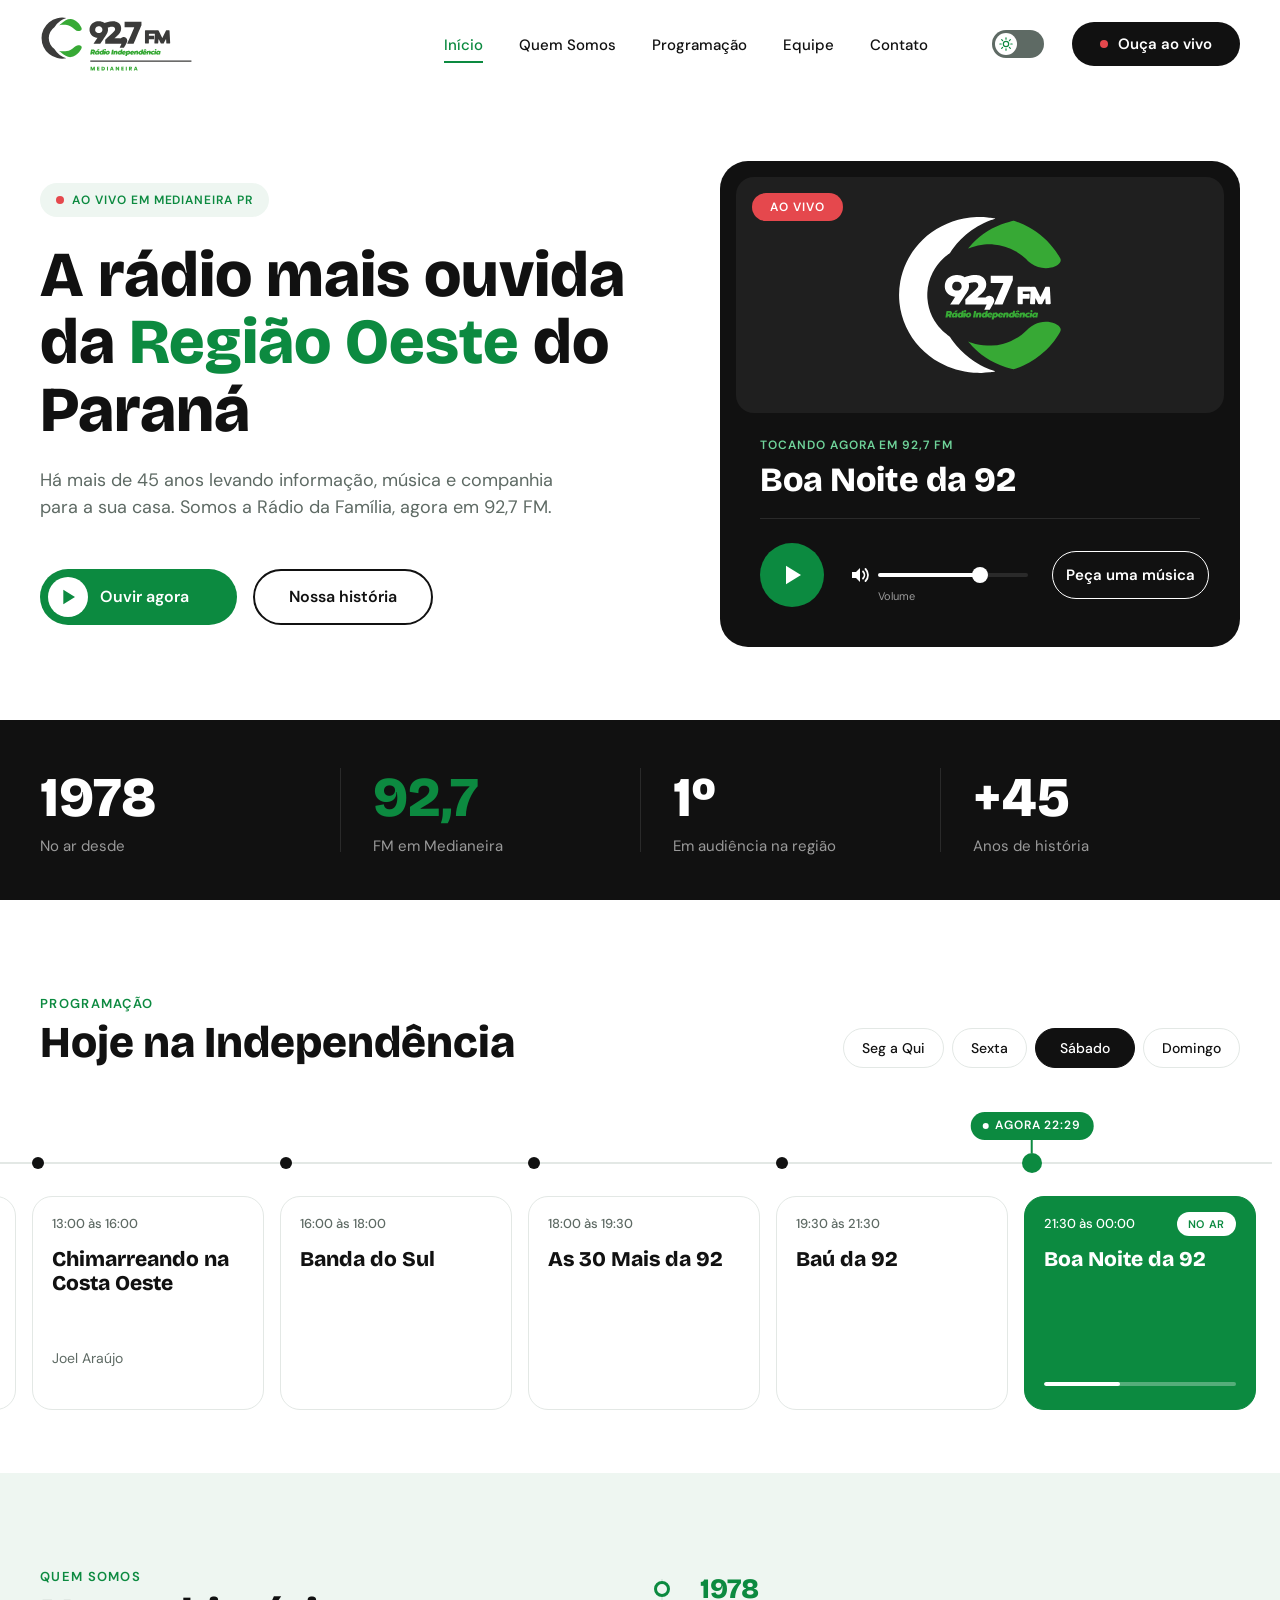
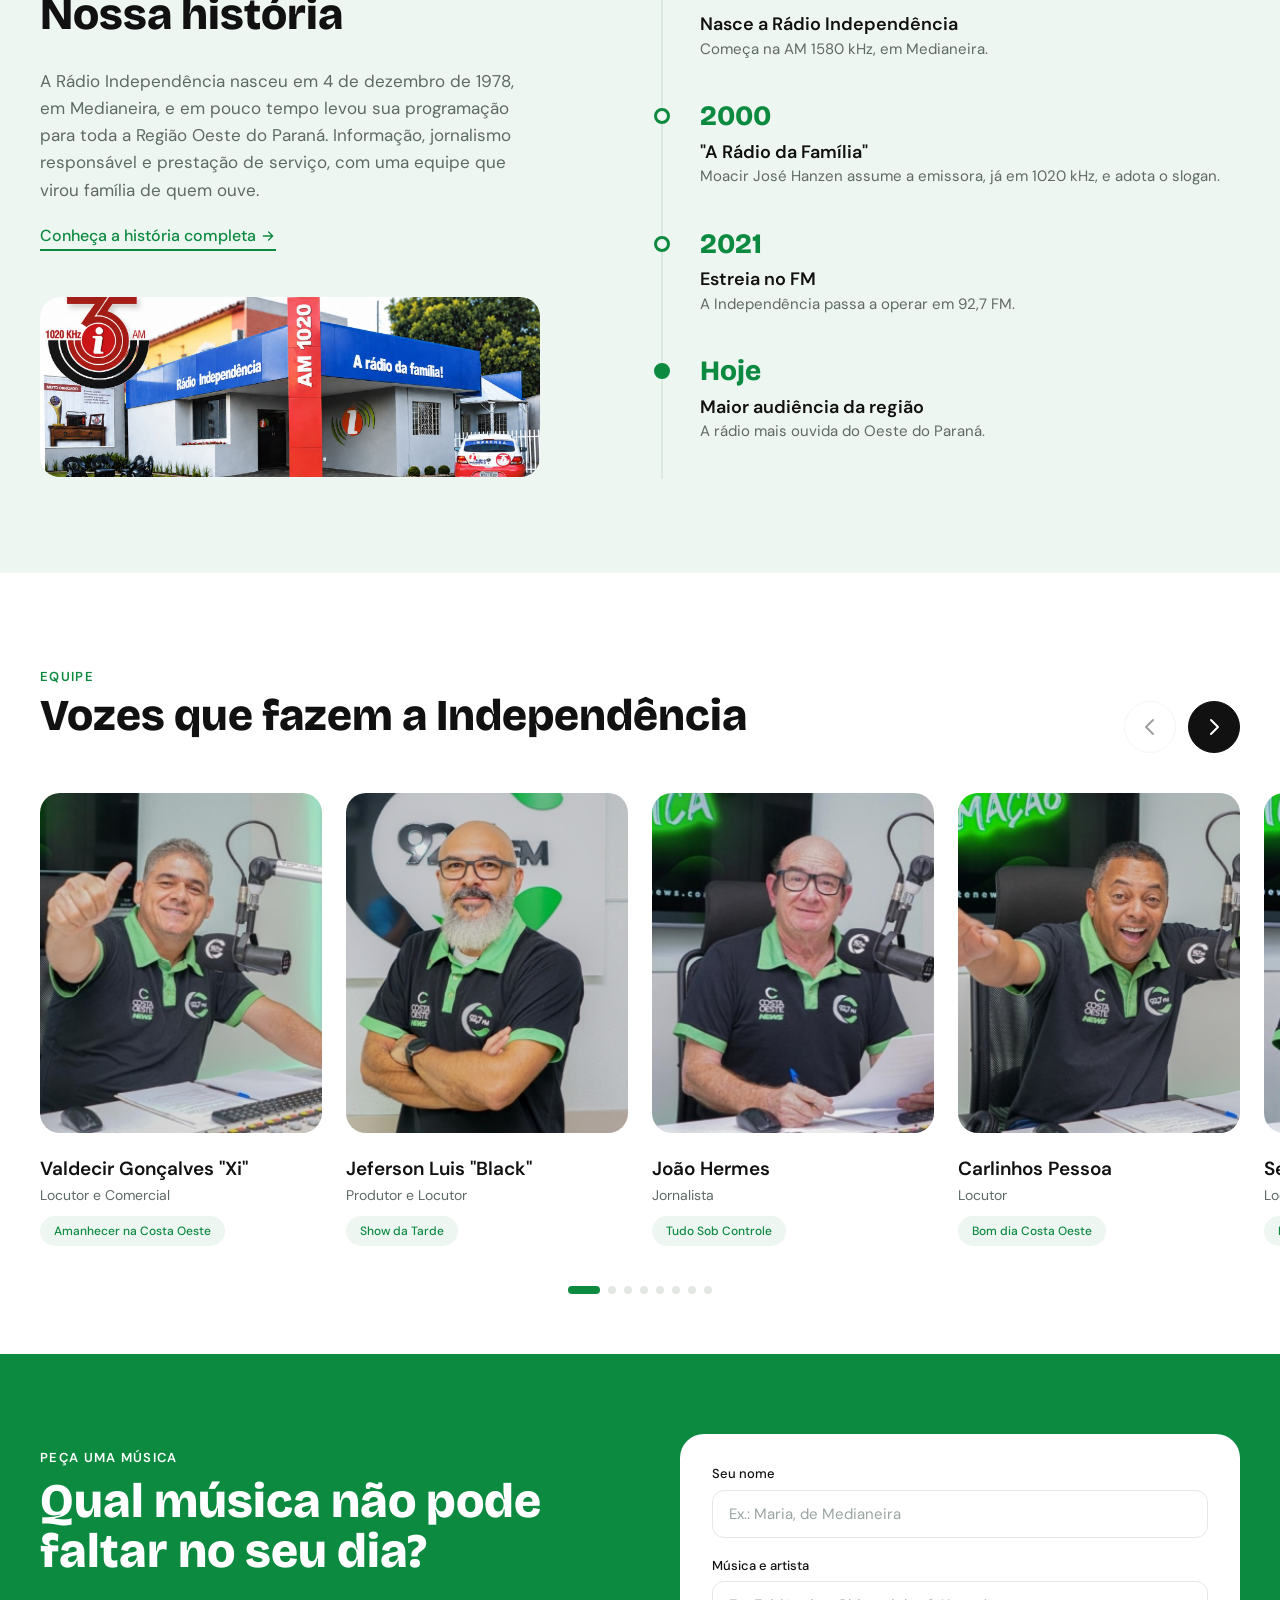
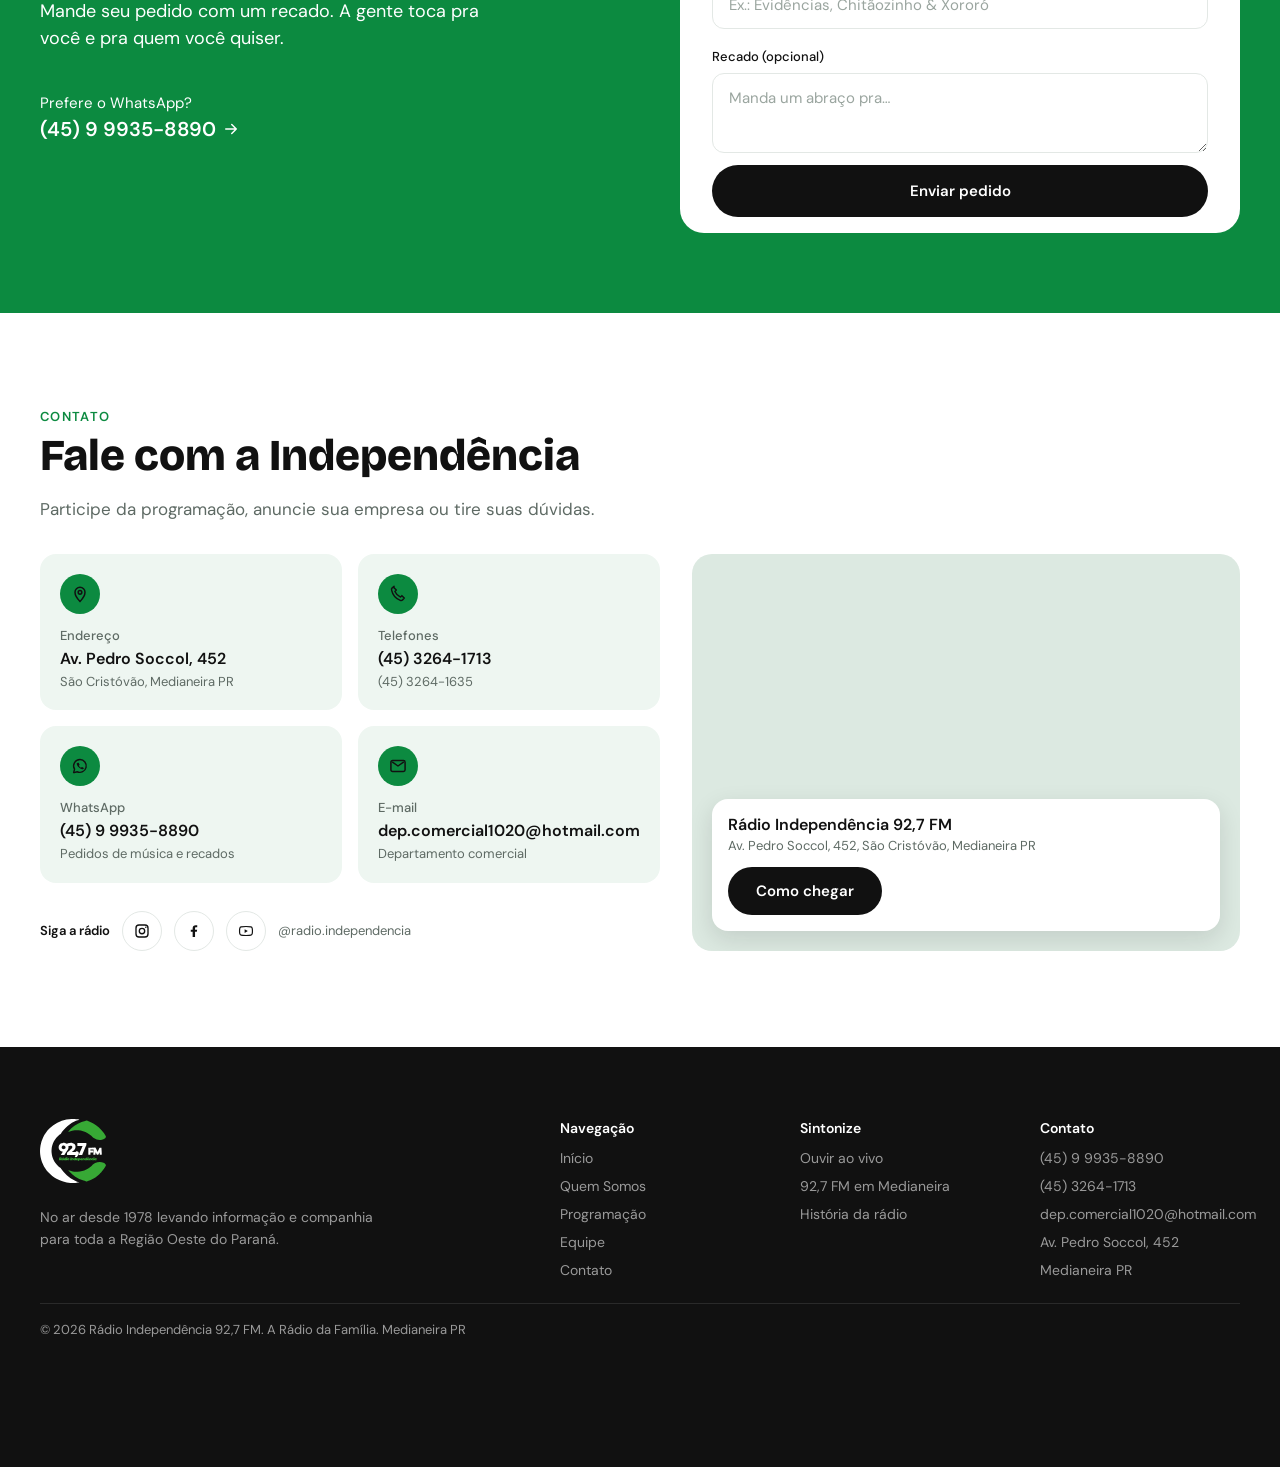
==== commit c99c544e: "fix: redes sociais, nome do Kaike e cargo do Sergio" ====
--- a/index.html
+++ b/index.html
@@ -388,7 +388,7 @@
         <li class="membro">
           <img class="membro-foto" src="img/equipe/sergio-giembra.jpg" alt="Sergio Giembra">
           <h3 class="membro-nome">Sergio Giembra</h3>
-          <p class="membro-cargo">Locutor</p>
+          <p class="membro-cargo">Locutor e Jornalista</p>
           <span class="membro-programa">Revista Costa Oeste</span>
         </li>
 
@@ -429,8 +429,8 @@
         </li>
 
         <li class="membro">
-          <img class="membro-foto" src="img/equipe/kaike.jpg" alt="Kaike">
-          <h3 class="membro-nome">Kaike</h3>
+          <img class="membro-foto" src="img/equipe/kaike.jpg" alt="Kaike Zummach">
+          <h3 class="membro-nome">Kaike Zummach</h3>
           <p class="membro-cargo">Secretário</p>
           <span class="membro-programa">Programação comercial e secretaria</span>
         </li>
@@ -526,10 +526,10 @@
         <div class="redes">
           <p class="redes-titulo">Siga a rádio</p>
           <ul class="redes-lista">
-            <!-- os links reais das redes entram aqui -->
-            <li><a href="#" aria-label="Instagram"><svg class="icone icone-svg" aria-hidden="true" focusable="false"><use href="#icone-instagram"></use></svg></a></li>
-            <li><a href="#" aria-label="Facebook"><svg class="icone icone-svg" aria-hidden="true" focusable="false"><use href="#icone-facebook"></use></svg></a></li>
-            <li><a href="#" aria-label="YouTube"><svg class="icone icone-svg" aria-hidden="true" focusable="false"><use href="#icone-youtube"></use></svg></a></li>
+            <!-- perfis oficiais da rádio, abrem numa aba nova -->
+            <li><a href="https://www.instagram.com/radio.independencia/" target="_blank" rel="noopener" aria-label="Instagram"><svg class="icone icone-svg" aria-hidden="true" focusable="false"><use href="#icone-instagram"></use></svg></a></li>
+            <li><a href="https://www.facebook.com/radio.independencia92/" target="_blank" rel="noopener" aria-label="Facebook"><svg class="icone icone-svg" aria-hidden="true" focusable="false"><use href="#icone-facebook"></use></svg></a></li>
+            <li><a href="https://www.youtube.com/@RadioIndependencia927FM" target="_blank" rel="noopener" aria-label="YouTube"><svg class="icone icone-svg" aria-hidden="true" focusable="false"><use href="#icone-youtube"></use></svg></a></li>
           </ul>
           <p class="redes-usuario">@radio.independencia</p>
         </div>
@@ -599,7 +599,7 @@
       <ul>
         <li><a href="https://wa.me/5545999358890" target="_blank" rel="noopener">(45) 9 9935-8890</a></li>
         <li><a href="tel:+554532641713">(45) 3264-1713</a></li>
-        <li><a href="mailto:dep.comercial1020@hotmail.com">dep.comercial1020@hotmail.com</a></li>
+        <li><a href="mailto:dep.comercial1020@hotmail.com">dep.comercial1020@<wbr>hotmail.com</a></li>
         <li>Av. Pedro Soccol, 452</li>
         <li>Medianeira PR</li>
       </ul>
--- a/css/style.css
+++ b/css/style.css
@@ -1536,6 +1536,11 @@
     color: var(--cor-branco);
 }
 
+/* o e-mail tem um <wbr> depois do @ para quebrar no tablet, no desktop ele fica escondido e o e-mail fica numa linha só como no figma */
+.rodape-coluna wbr {
+    display: none;
+}
+
 .rodape-direitos {
     grid-column: 1 / -1;
     margin-top: 22px;
@@ -1790,6 +1795,11 @@
     .rodape-marca {
         grid-column: 1 / -1;
     }
+
+    /* nas colunas estreitas o e-mail inteiro não cabe e estourava a página para o lado: aqui ele quebra depois do @ */
+    .rodape-coluna wbr {
+        display: inline;
+    }
 }
 
 /* responsivo: celular, medidas do frame mobile de 390px do figma */
